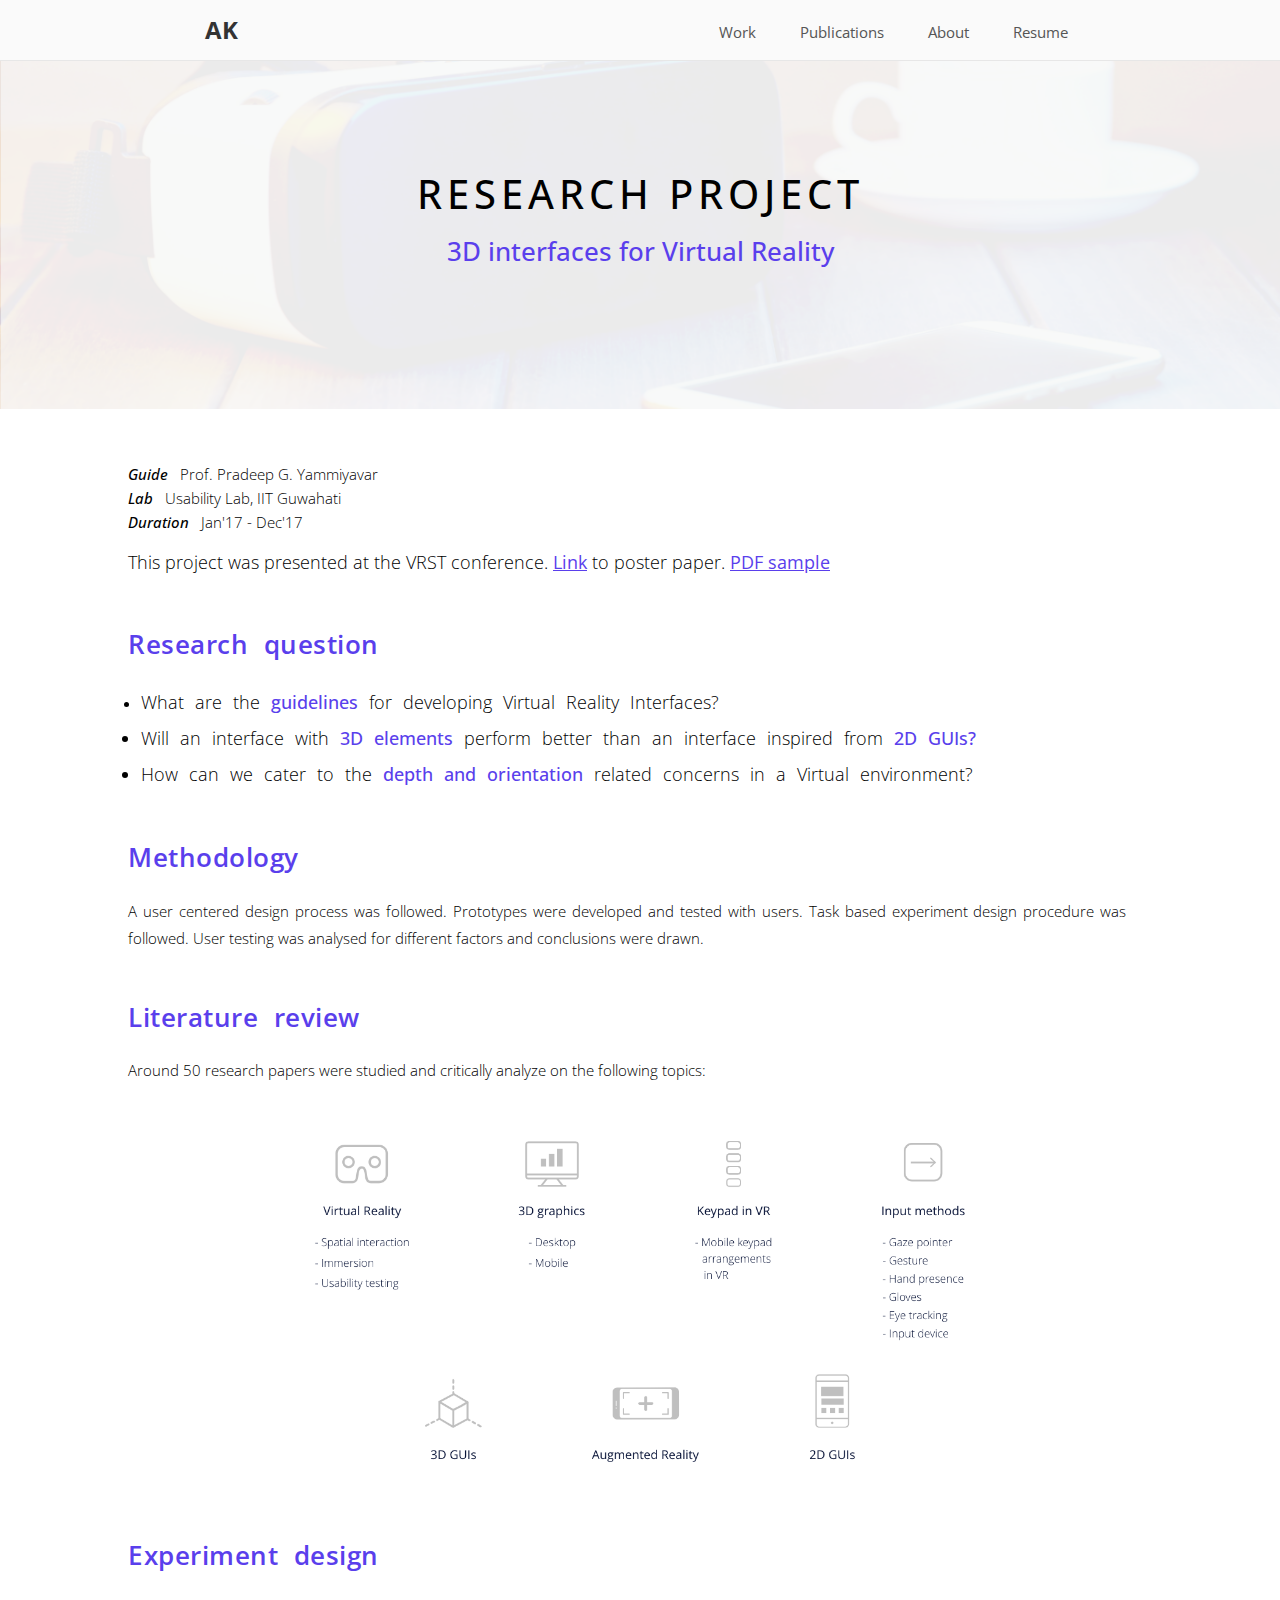
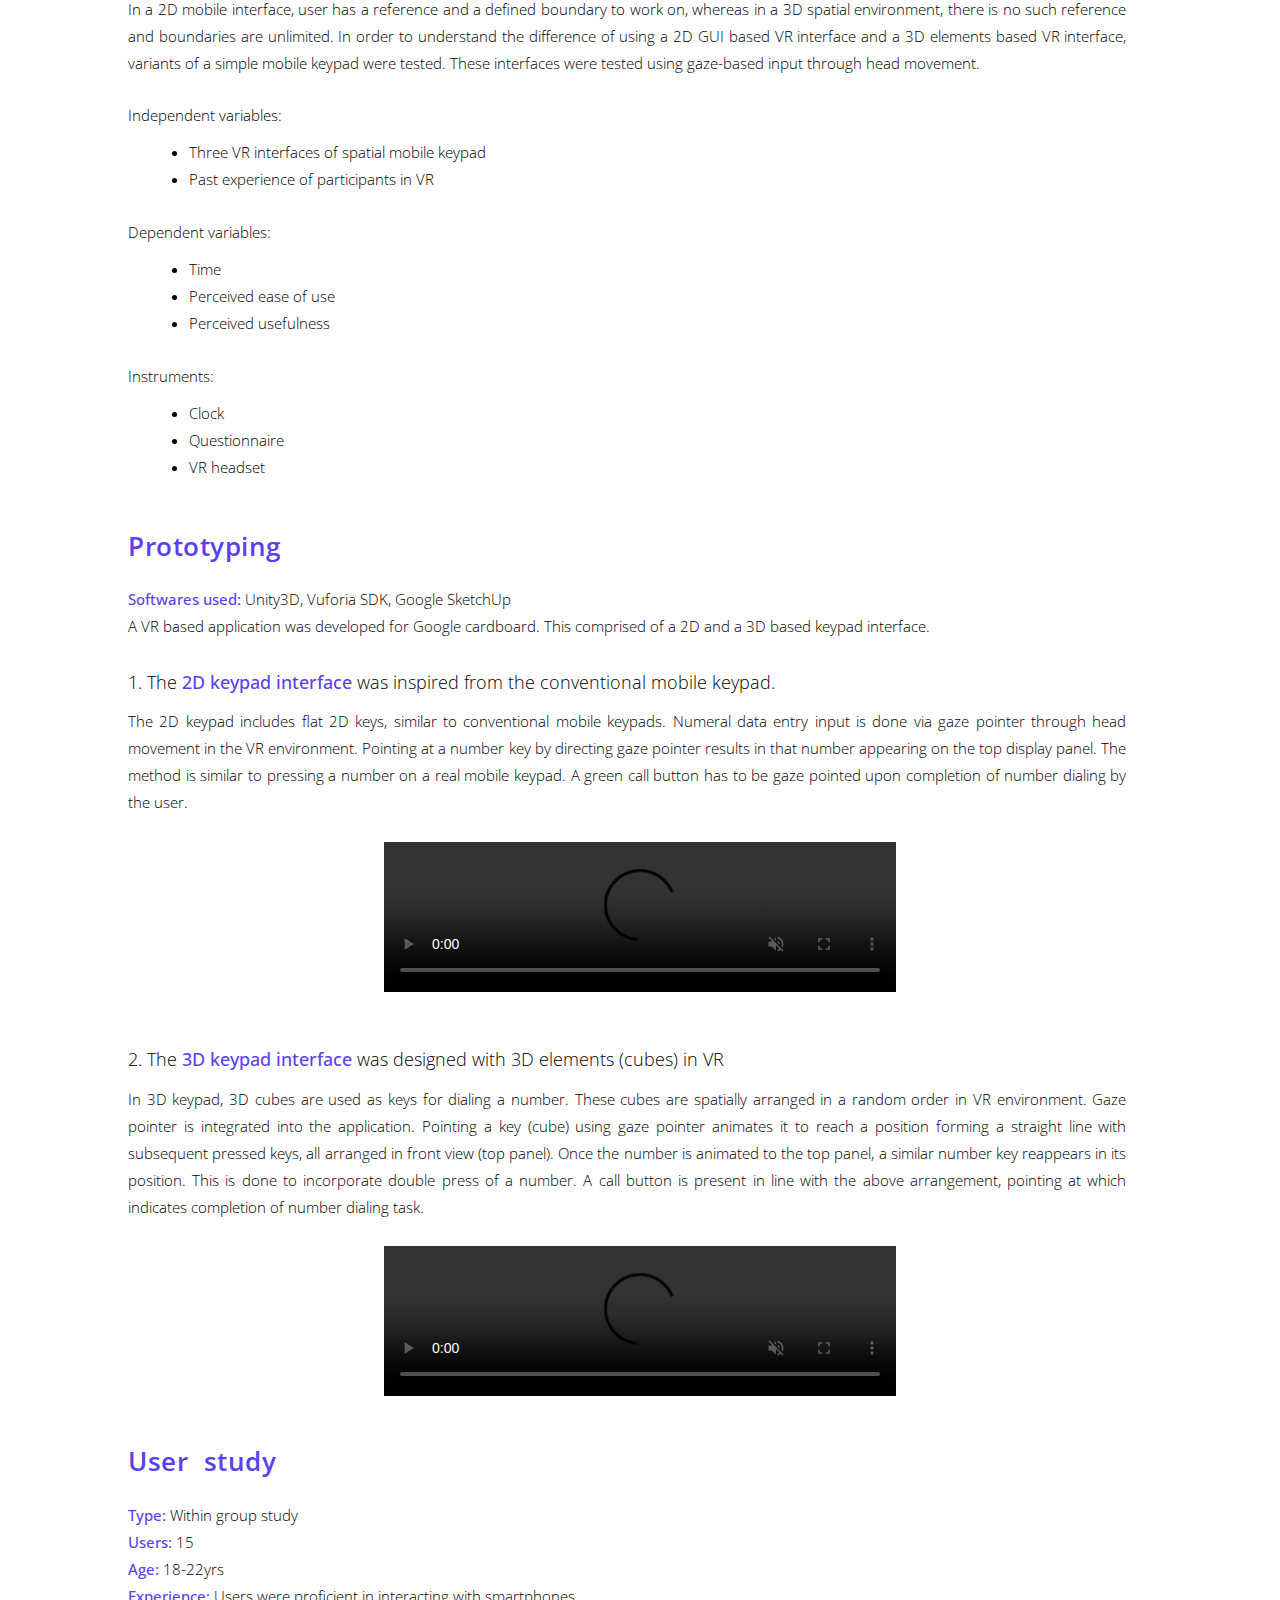
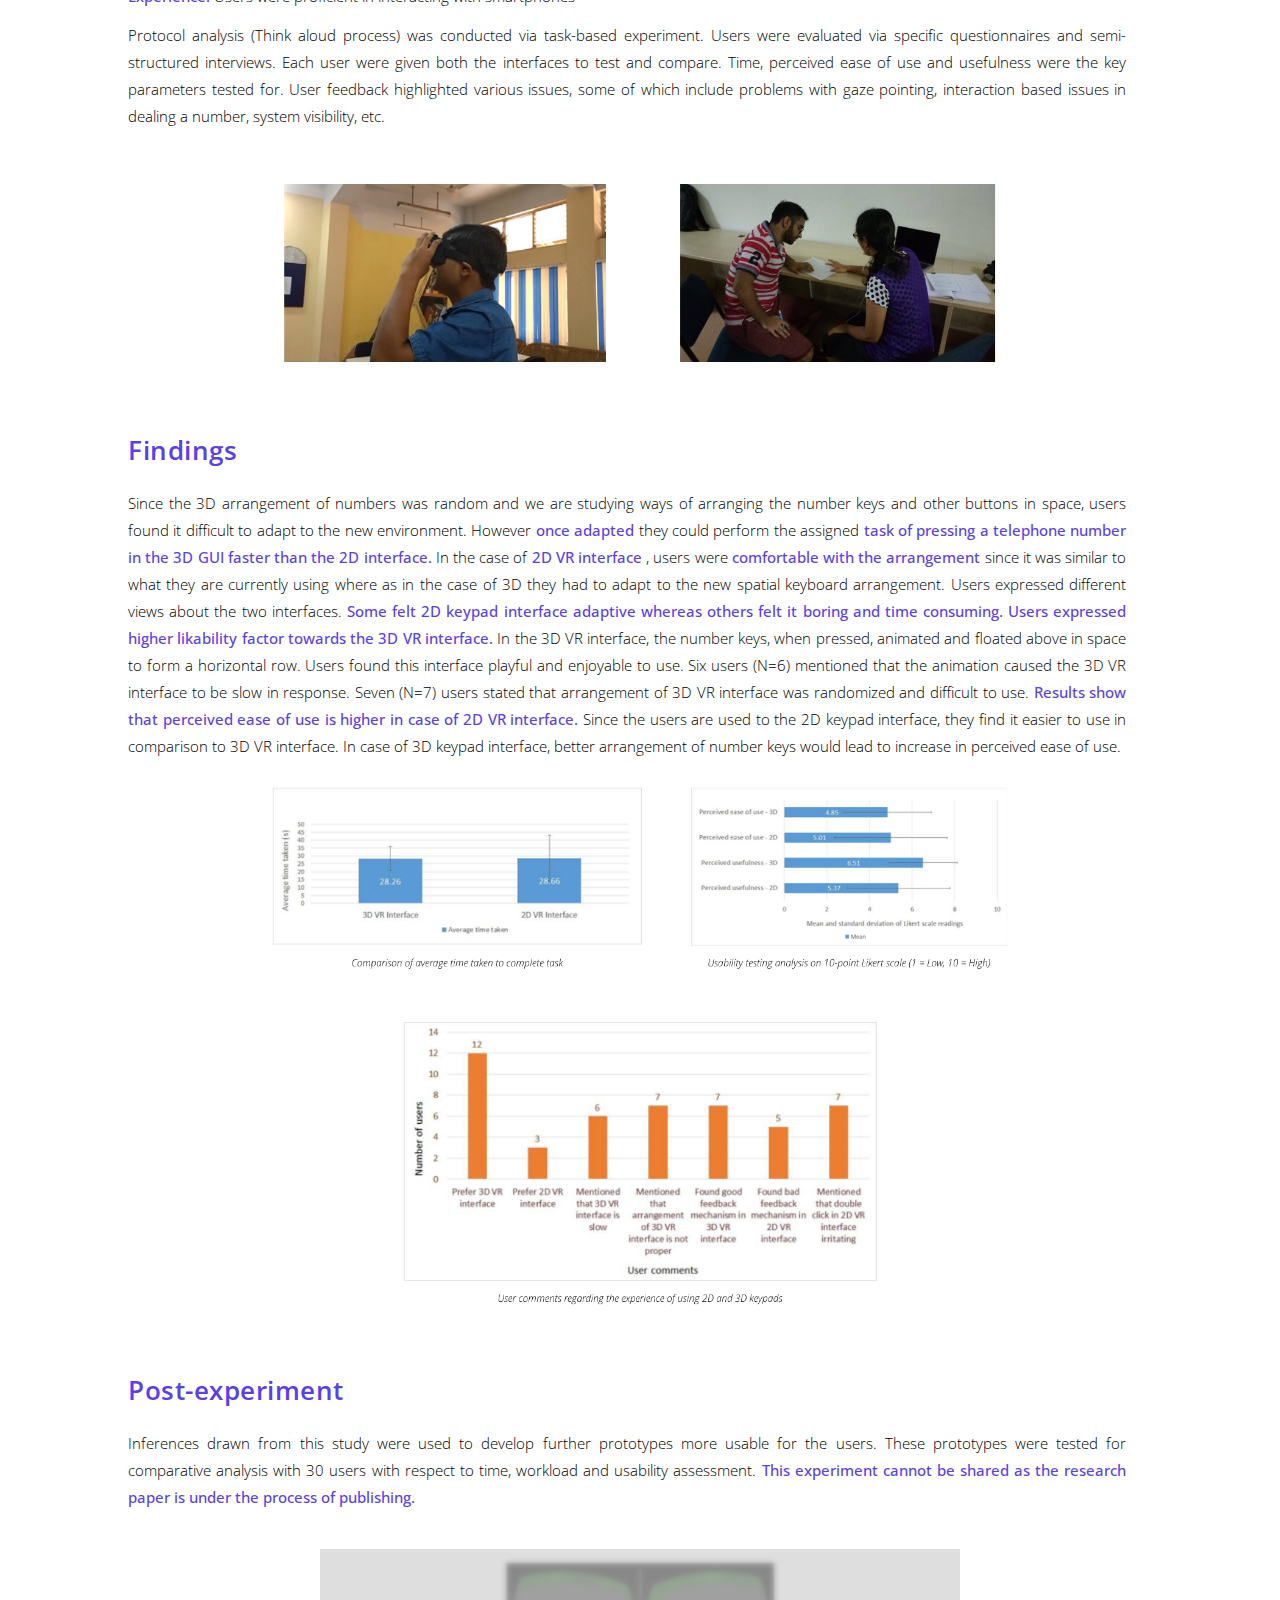
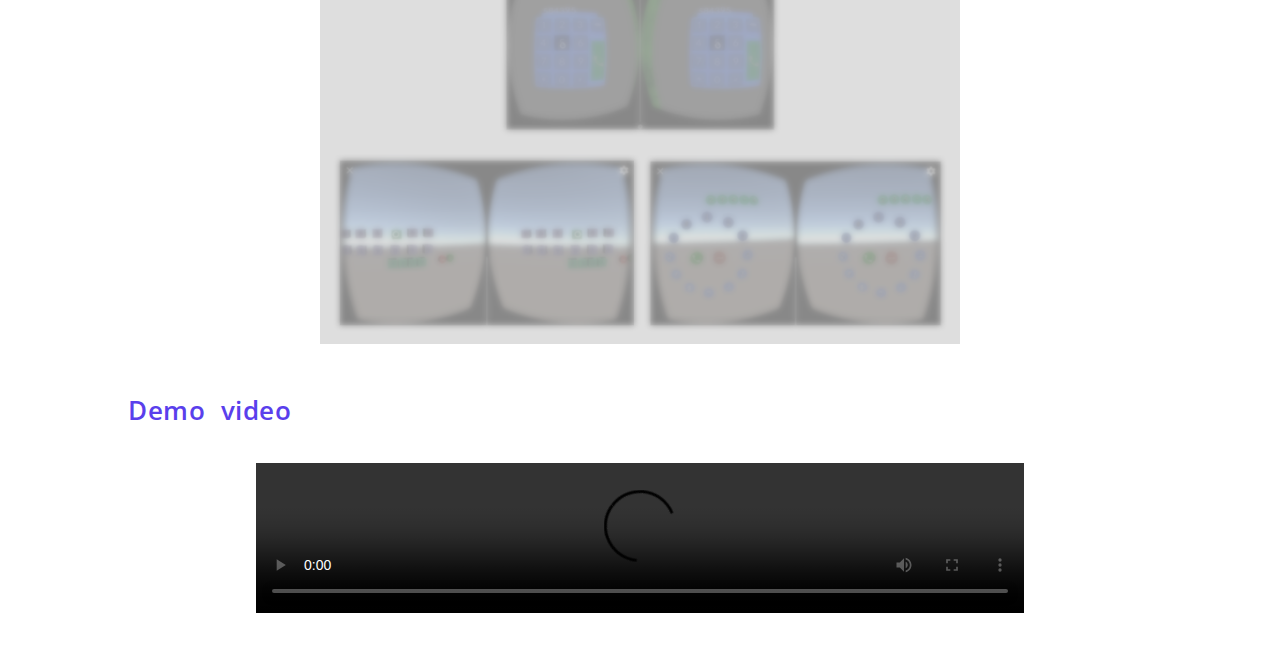
==== Project-1.html @ 17f46bc5 "sum" ====
<!DOCTYPE html>
<html lang="en">
<head>
<meta charset="utf-8">
<meta name="viewport" content="width=device-width, initial-scale=1">
<title>Akriti Kaur</title>
<meta name="description" content="">
<meta name="author" content="">

<!-- Favicons
    ================================================== -->
<link rel="shortcut icon" href="img/favicon.ico" type="image/x-icon">
<link rel="apple-touch-icon" href="img/apple-touch-icon.png">
<link rel="apple-touch-icon" sizes="72x72" href="img/apple-touch-icon-72x72.png">
<link rel="apple-touch-icon" sizes="114x114" href="img/apple-touch-icon-114x114.png">

<!-- Bootstrap -->
<link rel="stylesheet" type="text/css"  href="css/bootstrap.css">
<link rel="stylesheet" type="text/css" href="fonts/font-awesome/css/font-awesome.css">

<!-- Stylesheet
    ================================================== -->
<link rel="stylesheet" type="text/css" href="css/style.css">
<link rel="stylesheet" type="text/css" href="css/nivo-lightbox/nivo-lightbox.css">
<link rel="stylesheet" type="text/css" href="css/nivo-lightbox/default.css">
<link href="https://fonts.googleapis.com/css?family=Open+Sans:300,400,600,700" rel="stylesheet">
<link href="https://fonts.googleapis.com/css?family=Lato:400,700" rel="stylesheet">
<link href="https://fonts.googleapis.com/css?family=Raleway:300,400,500,600,700,800,900" rel="stylesheet">

<!-- HTML5 shim and Respond.js for IE8 support of HTML5 elements and media queries -->
<!-- WARNING: Respond.js doesn't work if you view the page via file:// -->
<!--[if lt IE 9]>
      <script src="https://oss.maxcdn.com/html5shiv/3.7.2/html5shiv.min.js"></script>
      <script src="https://oss.maxcdn.com/respond/1.4.2/respond.min.js"></script>
    <![endif]-->
</head>
<body id="page-top" data-spy="scroll" data-target=".navbar-fixed-top">
	<script src="https://code.jquery.com/jquery-2.1.3.js"></script>
<script src="js/bootstrap.js"></script>
<!-- Navigation
    ==========================================-->
<nav id="menu" class="navbar navbar-default navbar-fixed-top">
  <div class="container"> 
    <!-- Brand and toggle get grouped for better mobile display -->
    <div class="navbar-header">
      <button type="button" class="navbar-toggle collapsed" data-toggle="collapse" data-target="#bs-example-navbar-collapse-1"> <span class="sr-only">Toggle navigation</span> <span class="icon-bar"></span> <span class="icon-bar"></span> <span class="icon-bar"></span> </button>
      <a class="navbar-brand page-scroll" href="./index.html#page-top">AK</a> </div>
    
    <!-- Collect the nav links, forms, and other content for toggling -->
    <div class="collapse navbar-collapse" id="bs-example-navbar-collapse-1">
     <ul class="nav navbar-nav navbar-right" >
        
        
        
        <li><a href="./index.html#portfolio" class="page-scroll">Work</a></li>
        
        <li><a href="./index.html#publications" class="page-scroll">Publications</a></li>
        <li><a href="./index.html#about" class="page-scroll">About</a></li>
        <li ><a href="Resume.pdf" target="_blank">Resume</a></li>
      </ul>
    </div>
    <!-- /.navbar-collapse --> 
  </div>
</nav>
<!-- header -->
<div>
	<img src="img/Project-1/Big-img.png" class="img-responsive" style="width: 100%; height: auto;">
	
	<p style="font-family: Open sans; color: #000; text-align: center;vertical-align: middle; font-weight: 500; font-size: 40px; margin-top: -19%; letter-spacing: 5px;">RESEARCH PROJECT</p>
	<p style="font-family: Open sans; color: #5A3FEC; text-align: center;vertical-align: middle; font-weight: 500; font-size: 26px;  ">3D interfaces for Virtual Reality</p>

</div>

<!-- Short info -->
<div>
<p style="font-family: Open sans; color: #000;  font-weight: 200; font-size: 15px; margin-top: 15%; margin-left: 10%; line-height: 160%;"><i style="font-weight: 500; text-align: left;">Guide</i> &nbsp Prof. Pradeep G. Yammiyavar
	<br><i style="font-weight: 500;">Lab</i> &nbsp Usability Lab, IIT Guwahati
	<br><i style="font-weight: 500;">Duration</i> &nbsp Jan'17 - Dec'17
	 </p>

	<div class="content-style" >

	<p style="margin-top: 1%; font-size: 18px;"> This project was presented at the VRST conference. <a target="_blank" href="https://dl.acm.org/citation.cfm?id=3141221" style="color: #5A3FEC;"><u>Link</u></a> to poster paper. 

		<a target="_blank" href="img/Project-1/paper.pdf" style="color: #5A3FEC;">
			<u>	PDF sample</u></a>
	</p>

</div>

	
</div>
<!-- heading - research question -->
<div class="project-heading-1" >
<h1 >

	Research question

</h1>
</div>

<!--content-->
<div class="content-style">
	<ul style="list-style-type:disc;">

		<li><b style="font-weight: 150; font-size: 18px; word-spacing: 6px; line-height: 200%; ">What are the <b style="font-weight: 500; color: #5A3FEC;">guidelines </b>for developing Virtual Reality Interfaces? </li>

		<li>
		Will an interface with  <b style="font-weight: 500;color: #5A3FEC;">3D elements </b>perform better than an interface inspired from <b style="font-weight: 500;color: #5A3FEC;">2D GUIs?</b></li>


		<li>How can we cater to the <b style="font-weight: 500;color: #5A3FEC;">depth and orientation </b>related concerns in a Virtual environment?</li></b></p>
</ul>
    

</div>

<!-- heading - methodology-->
<div class="project-heading-1">
<h1 >

	Methodology

</h1>
<div class="content-style">

<p>
	A user centered design process was followed. Prototypes were developed and tested with users. Task based experiment design procedure was followed. User testing was analysed for different factors and conclusions were drawn.

</p>
</div>

<!-- heading - literature review-->
<div class="project-heading-1">
<h1 >

	Literature review

</h1>
<div class="content-style">

<p>
	Around 50 research papers were studied and critically analyze
 on the following topics:</p>
<img src="img/Project-1/Lit-review.png" class="img-responsive" style="width: 65%; height: auto;  margin-top: 2%; margin-left: auto;margin-right: auto;display: block;">

</div>
<!-- heading - Experiment design-->
<div class="project-heading">
<h1 >

	Experiment design

</h1>

</div>

<!--content-->
<div class="content-style">


<p>In a 2D mobile interface, user has a reference and a defined boundary to work on, whereas in a 3D spatial environment, there is no such reference and boundaries are unlimited. In order to understand the difference of using a 2D GUI based VR interface and a 3D elements based VR interface, variants of a simple mobile keypad were tested. These interfaces were tested using gaze-based input through head movement.</p>

		<ul style="margin-left: 10%;">
			<li>Independent variables: 
					<ul style="list-style-type:disc; margin-left: 6%; margin-top: 1%;" >
						<li>
							Three VR interfaces of spatial mobile keypad
						</li>
						<li>
							Past experience of participants in VR
						</li>

					</ul>

				</li>
		</ul>


		<ul style="margin-left: 10%;">
			<li>Dependent variables: 
					<ul style="list-style-type:disc; margin-left: 6%; margin-top: 1%;" >
						<li>
							Time

						</li>
						<li>
							Perceived ease of use

						</li>

						<li>
							Perceived usefulness

						</li>

					</ul>

				</li>
		</ul>



		<ul style="margin-left: 10%;">
			<li>Instruments: 
					<ul style="list-style-type:disc; margin-left: 6%; margin-top: 1%;" >
						<li>
							Clock

						</li>
						<li>
							Questionnaire
						</li>

						<li>
							VR headset

						</li>

					</ul>

				</li>
		</ul>




</div>

<!-- heading - prototypes-->
<div class="project-heading">
<h1 >

Prototyping
</h1>

</div>

<div class="content-style">

	<p ><b style="font-weight: 500; color: #5A3FEC;">Softwares used: </b>Unity3D, Vuforia SDK, Google SketchUp<br>

	A VR based application was developed for Google cardboard. This comprised of a 2D and a 3D based keypad interface. <br>

	<p style="font-size: 18px;">1. The <b style="font-weight: 500; color: #5A3FEC;">2D keypad interface </b>was inspired from the conventional mobile keypad.</p>

	<p style="margin-top: 0%;">
		The 2D keypad includes flat 2D keys, similar to conventional mobile keypads. Numeral data entry input is done via gaze pointer through head movement in the VR environment. Pointing at a number key by directing gaze pointer results in that number appearing on the top display panel. The method is similar to pressing a number on a real mobile keypad. A green call button has to be gaze pointed upon completion of number dialing by the user.


	</p>



	<video style="width: 40%; height: auto; margin-left: auto;margin-right: auto;display: block; margin-top: 2%;"  controls autoplay  loop muted>
  		<source src="img/Project-1/2D-keypad-vid.mp4" type="video/mp4" >
  
	</video>





	<p style="font-size: 18px; margin-top: 4%;">2. The <b style="font-weight: 500; color: #5A3FEC;">3D keypad interface </b>was designed with 3D elements (cubes) in VR</p>

	<p style="margin-top: 0%;">
		In 3D keypad, 3D cubes are used as keys for dialing a number. These cubes are spatially arranged in a random order in VR environment. Gaze pointer is integrated into the application. Pointing a key (cube) using gaze pointer animates it to reach a position forming a straight line with subsequent pressed keys, all arranged in front view (top panel). Once the number is animated to the top panel, a similar number key reappears in its position. This is done to incorporate double press of a number. A call button is present in line with the above arrangement, pointing at which indicates completion of number dialing task.



	</p>



	<video style="width: 40%; height: auto; margin-left: auto;margin-right: auto;display: block; margin-top: 2%;"  controls autoplay  loop muted>
  		<source src="img/Project-1/3D-keypad-vid.mp4" type="video/mp4" >
  
	</video>

	

</div>


<!-- heading - user study-->
<div class="project-heading">
<h1 >

User study</h1>
</div>

<div class="content-style">
<p>
	<b style="font-weight: 500; color: #5A3FEC;">Type:</b> Within group study <br>
<b style="font-weight: 500; color: #5A3FEC;">Users: </b>15 <br>
<b style="font-weight: 500; color: #5A3FEC;">Age: </b>18-22yrs<br>
<b style="font-weight: 500; color: #5A3FEC;">Experience: </b>Users were proficient in interacting with smartphones<br>
</p>
<p style="margin-top: 1%;">

Protocol analysis (Think aloud process) was conducted via task-based experiment. Users were evaluated via specific questionnaires and semi-structured interviews. Each user were given both the interfaces to test and compare. Time, perceived ease of use and usefulness were the key parameters tested for. User feedback highlighted various issues, some of which include problems with gaze pointing, interaction based issues in dealing a number, system visibility, etc.

</p>

<img src="img/Project-1/user-study.png" class="img-responsive" style="width: 65%; height: auto;  margin-top: 2%; margin-left: auto;margin-right: auto;display: block;">


</p>

</div>


<!-- heading - findings-->
<div class="project-heading">
<h1 >

Findings</h1>
</div>

<div class="content-style">
	<p>
		

		Since the 3D arrangement of numbers was random and we are studying ways of arranging the number keys and other buttons in space, users found it difficult to adapt to the new environment. However <b style="font-weight: 500; color: #5A3FEC;">once adapted </b> they could perform the assigned <b style="font-weight: 500; color: #5A3FEC;">task of pressing a telephone number in the 3D GUI faster than the 2D interface.</b> In the case of <b style="font-weight: 500; color: #5A3FEC;">2D VR interface </b>, users were <b style="font-weight: 500; color: #5A3FEC;">comfortable with the arrangement </b>since it was similar to what they are currently using where as in the case of 3D they had to adapt to the new spatial keyboard arrangement. Users expressed different views about the two interfaces. <b style="font-weight: 500; color: #5A3FEC;">Some felt 2D keypad interface adaptive whereas others felt it boring and time consuming. Users expressed higher likability factor towards the 3D VR interface. </b>In the 3D VR interface, the number keys, when pressed, animated and floated above in space to form a horizontal row. Users found this interface playful and enjoyable to use. Six users (N=6) mentioned that the animation caused the 3D VR interface to be slow in response. Seven (N=7) users stated that arrangement of 3D VR interface was randomized and difficult to use. <b style="font-weight: 500; color: #5A3FEC;">Results show that perceived ease of use is higher in case of 2D VR interface.</b> Since the users are used to the 2D keypad interface, they find it easier to use in comparison to 3D VR interface. In case of 3D keypad interface, better arrangement of number keys would lead to increase in perceived ease of use.

	</p>


	<img src="img/Project-1/findings.png" style="width: 65%; height: auto;margin-left: auto;margin-right: auto;display: block;" class="img-responsive">



</div>

<!-- heading - post-study-->
<div class="project-heading">
<h1 >

Post-experiment</h1>
</div>

<div class="content-style">
	<p style="margin-bottom: 3%;">
		

		Inferences drawn from this study were used to develop further prototypes more usable for the users. These prototypes were tested for comparative analysis with 30 users with respect to time, workload and usability assessment. <b style="font-weight: 500; color: #5A3FEC;">This experiment cannot be shared as the research paper is under the process of publishing.</b>


	</p>


	<img src="img/Project-1/post-study.png" style="width: 50%; height: auto;margin-left: auto;margin-right: auto;display: block;" class="img-responsive">



</div>


<!-- heading - post-study-->
<div class="project-heading" >
<h1 style="margin-bottom: 3%;">

Demo video</h1>
</div>
<video style="width: 60%; height: auto; margin-left: auto;margin-right: auto;display: block; margin-top: 2%;"  controls  loop >
  		<source src="img/Project-1/demo.mp4" type="video/mp4" >
  
	</video>

<br>
<br>



</body>
</html>
---- css/style.css ----
body, html {
	font-family: 'Open Sans', sans-serif;
	text-rendering: optimizeLegibility !important;
	-webkit-font-smoothing: antialiased !important;
	color: #777;
	font-weight: 400;
	width: 100% !important;
	height: 100% !important;
}
html {
  scroll-behavior: smooth;
}

h2, h3, h4 {
	font-family: 'Open sans', sans-serif;
}
h2 {
	
	margin: 0 0 20px 0;
	font-weight: 400;
	font-size: 30px;
	color: #000;
}
h3 {
	font-size: 20px;
	font-weight: 600;
	color: #333;
}
h4 {
	font-size: 18px;
	color: #333;
	font-weight: 600;
}
h5 {
	text-transform: uppercase;
	font-weight: 700;
	line-height: 20px;
}
p {
	font-size: 15px;
}
/*
p.intro {
	margin: 12px 0 0;
	line-height: 24px;
}*/
a {
	color: #608dfd;
	font-weight: 400;
}
a:hover, a:focus {
	text-decoration: none;
	color: #608dfd;
}
ul, ol {
	list-style: none;
}
ul, ol {
	padding: 0;
	webkit-padding: 0;
	moz-padding: 0;
}
hr {
	height: 2px;
	width: 70px;
	text-align: center;
	position: relative;
	background: #1E7A46;
	margin-bottom: 20px;
	border: 0;
}
/* Navigation */
#menu {
	padding: 5px  ;
	transition: all 0.8s;
}
#menu.navbar-default {
	background-color: #FAFAFA;
	
}
#menu a.navbar-brand {
	font-family: 'Open sans', sans-serif;
	font-size: 24px;
	font-weight: 700;
	color: #333;
	text-transform: uppercase;
}
#menu.navbar-default .navbar-nav > li > a {
	font-family: 'Open sans', sans-serif;
	
	color: #555;
	font-size: 15px;
	font-weight: 400;
	padding: 8px 2px 8px 2px;
	border-radius: 0;
	margin: 9px 20px 0 20px;
}
#menu.navbar-default .navbar-nav > li > a:after {
	display: block;
	position: absolute;
	left: 0;
	bottom: -1px;
	width: 0;
	height: 2px;
	border-radius: 4px;
	background: #E01937;
	content: "";
	transition: width 0.2s;
}
#menu.navbar-default .navbar-nav > li > a:hover:after {
	width: 100%;
}
.navbar-default .navbar-nav > .active > a, .navbar-default .navbar-nav > .active > a:hover, .navbar-default .navbar-nav > .active > a:focus {
	background-color: transparent;
}
.navbar-default .navbar-nav > .active > a:after, .navbar-default .navbar-nav > .active > a:hover:after, .navbar-default .navbar-nav > .active > a:focus:after {
	display: block !important;
	position: absolute !important;
	left: 0 !important;
	bottom: -1px !important;
	width: 100% !important;
	height: 2px !important;
	background: #E01937 !important;
	content: "" !important;
	transition: width 0.2s !important;
}
.navbar-toggle {
	border-radius: 0;
}
.navbar-default .navbar-toggle:hover, .navbar-default .navbar-toggle:focus {
	background-color: #fff;
	border-color: #608dfd;
}
.navbar-default .navbar-toggle:hover>.icon-bar {
	background-color: #608dfd;
}
.section-title {
	margin-bottom: 70px;
}
.section-title h2 {
	position: relative;
	margin-top: 10px;
	margin-bottom: 15px;
	padding-bottom: 15px;
}
.section-title h2::after {
	position: absolute;
	content: "";
	background: #E01937;
	height: 2px;
	width: 60px;
	bottom: 0;
	border-radius: 6px;
	margin-left: -30px;
	left: 50%;
}
.section-title p {
	font-size: 18px;
}
.btn-custom {
	font-family: 'Raleway', sans-serif;
	text-transform: uppercase;
	color: #fff;
	background-color: #5ca9fb;
	background-image: linear-gradient(to right, #5ca9fb 0%, #6372ff 100%);
	padding: 14px 34px;
	letter-spacing: 1px;
	margin: 0;
	font-size: 15px;
	font-weight: 500;
	border-radius: 25px;
	transition: all 0.5s linear;
	border: 0;
}
.btn-custom:hover, .btn-custom:focus, .btn-custom.focus, .btn-custom:active, .btn-custom.active {
	color: #fff;
	background-image: none;
	background-color: #6372ff;
}
.btn:active, .btn.active {
	background-image: none;
	outline: 0;
	-webkit-box-shadow: none;
	box-shadow: none;
}
a:focus, .btn:focus, .btn:active:focus, .btn.active:focus, .btn.focus, .btn:active.focus, .btn.active.focus {
	outline: none;
	outline-offset: none;
}
/* Header Section */
/*
.intro {
	display: table;
	width: 100%;
	
	background-color: #fff;
	-webkit-background-size: cover;
	-moz-background-size: cover;
	background-size: cover;
	-o-background-size: cover;
}
.intro .overlay {
	background-color: #fff;
}
.intro h1 {
	font-family: 'Raleway', sans-serif;
	color: #fff;
	font-size: 82px;
	font-weight: 700;
	text-transform: uppercase;
	margin-top: 0;
	margin-bottom: 10px;
}
.intro h1 span {
	font-weight: 800;
	color: #5ca9fb;
}


.intro p {
	color: #000;
	font-size: 22px;
	
	line-height: 30px;
	
	
}*/

header .intro-text {
	padding-top: 150px;
	padding-bottom: 20px;
	
	
	
}
/* Features Section */
#features {
	padding: 100px 0;
	background: #f6f6f6;
}
#features i.fa {
	font-size: 38px;
	margin-bottom: 20px;
	transition: all 0.5s;
	color: #fff;
	width: 100px;
	height: 100px;
	padding: 30px 0;
	border-radius: 50%;
	background: linear-gradient(to right, #6372ff 0%, #5ca9fb 100%);
	box-shadow: 10px 10px 10px rgba(0,0,0,.05);
}
/*
/* About Section 
#about {
	padding: 100px 0;
}
#about h3 {
	font-size: 22px;
	margin: 0 0 20px 0;
}
#about h2 {
	position: relative;
	margin-bottom: 15px;
	padding-bottom: 15px;
}
#about h2::after {
	position: absolute;
	content: "";
	background: linear-gradient(to right, #5ca9fb 0%, #6372ff 100%);
	height: 4px;
	width: 60px;
	bottom: 0;
	left: 0;
}
#about .about-text li {
	margin-bottom: 6px;
	margin-left: 6px;
	list-style: none;
	padding: 0;
}
#about .about-text li:before {
	content: '\f00c';
	font-family: 'FontAwesome';
	color: #5ca9fb;
	font-size: 11px;
	font-weight: 300;
	padding-right: 8px;
}
#about img {
	width: 520px;
	margin-top: 10px;
	background: #fff;
	border-right: 0;
	box-shadow: 0 0 50px rgba(0,0,0,0.06);
}
#about p {
	line-height: 24px;
	margin: 30px 0;
} */
/* Services Section */
#services {
	padding: 100px 0;
	background: linear-gradient(to right, #6372ff 0%, #5ca9fb 100%);
	color: #fff;
}
#services .service-desc {
	margin: 10px 10px 20px;
}
#services h2 {
	color: #fff;
}
#services .section-title h2::after {
	position: absolute;
	content: "";
	background: rgba(255,255,255,.3);
	height: 4px;
	width: 60px;
	bottom: 0;
	margin-left: -30px;
	left: 50%;
}
#services i.fa {
	font-size: 42px;
	width: 120px;
	height: 120px;
	padding: 40px 0;
	background: linear-gradient(to right, #6372ff 0%, #5ca9fb 100%);
	border-radius: 50%;
	color: #fff;
	box-shadow: 10px 10px 10px rgba(0,0,0,.05);
}
#services h3 {
	font-weight: 500;
	padding: 5px 0;
	color: #fff;
}
#services p {
	color: rgba(255,255,255,.75);
}
#services .service-desc {
	margin-bottom: 40px;
}
/* portfolio Section */
#portfolio {
	padding: 100px 0px;
}
.portfolio-item {
	margin: 1px -15px 2px -14px;
	padding-top:  8px;
}
.portfolio-item .hover-bg {
	overflow: hidden;
	position: relative;
	margin: 0;

}
.hover-bg .hover-text {
	position: absolute;
	text-align: center;
	margin: 0 auto;
	color: #E01937;
	background: #F4F4F4;
	padding: 37% 0 0 0;
	height: 100%;
	width: 100%;
	opacity: 0;
	text-align: center;
	vertical-align: middle;
	transition: all 0.5s;
}
.hover-bg .hover-text>h4 {
	opacity: 0;
	color: #FF0026;
	-webkit-transform: translateY(100%);
	transform: translateY(100%);
	transition: all 0.3s;
	font-size: 18px;
	font-family: Open sans;
	letter-spacing: 0.4px;
	font-weight: 350;
	text-align: center;
	vertical-align: middle;
	
	
}
.hover-bg:hover .hover-text>h4 {
	opacity: 1;
	-webkit-backface-visibility: hidden;
	-webkit-transform: translateY(0);
	transform: translateY(0);
	
	
}
.hover-bg:hover .hover-text {
	opacity: 0.95;
	
	

}


#publications {
	padding: 100px 0px 0px 0px;
}


#about {
	padding: 70px 0px 0px 0px;
}
/* Testimonials Section */
#testimonials {
	padding: 100px 0;
	background: #f6f6f6;
}
#testimonials i {
	color: #e6e6e6;
	font-size: 32px;
	margin-bottom: 20px;
}
.testimonial {
	position: relative;
	padding: 20px;
}
.testimonial-image {
	float: left;
	margin-right: 15px;
}
.testimonial-image, .testimonial-image img {
	display: block;
	width: 64px;
	height: 64px;
	border-radius: 50%;
}
.testimonial-content {
	position: relative;
	overflow: hidden;
}
.testimonial-content p {
	margin-bottom: 0;
	font-size: 14px;
	font-style: italic;
}
.testimonial-meta {
	margin-top: 10px;
	font-size: 15px;
	font-weight: 600;
	color: #666;
}
/* Team Section */
#team {
	padding: 100px 0;
}
#team h4 {
	margin: 5px 0;
}
#team .team-img {
	width: 240px;
}
#team .thumbnail {
	background: transparent;
	border: 0;
}
#team .thumbnail .caption {
	padding: 10px 0 0 0;
	color: #888;
}
/* Contact Section */
#contact {
	padding: 100px 0 60px 0;
	background: linear-gradient(to right, #6372ff 0%, #5ca9fb 100%);
	color: rgba(255,255,255,.75);
}
#contact .section-title {
	margin-bottom: 40px;
}
#contact .section-title p {
	font-size: 16px;
}
#contact h2 {
	color: #fff;
	margin-top: 10px;
	margin-bottom: 15px;
	padding-bottom: 15px;
}
#contact .section-title h2::after {
	position: absolute;
	content: "";
	background: rgba(255,255,255,.3);
	height: 4px;
	width: 60px;
	bottom: 0;
	left: 30px;
}
#contact h3 {
	color: #fff;
	margin-top: 80px;
	margin-bottom: 25px;
	padding-bottom: 20px;
	font-weight: 400;
}
#contact form {
	padding-top: 20px;
}
#contact .text-danger {
	color: #cc0033;
	text-align: left;
}
#contact .btn-custom {
	margin: 30px 0;
	background: transparent;
	border: 2px solid #fff;
}
#contact .btn-custom:hover {
	color: #1f386e;
	background: #fff;
}
label {
	font-size: 12px;
	font-weight: 400;
	font-family: 'Open Sans', sans-serif;
	float: left;
}
#contact .form-control {
	display: block;
	width: 100%;
	padding: 6px 12px;
	font-size: 16px;
	line-height: 1.42857143;
	color: #444;
	background-color: #fff;
	background-image: none;
	border: 1px solid #ddd;
	border-radius: 0;
	-webkit-box-shadow: none;
	box-shadow: none;
	-webkit-transition: none;
	-o-transition: none;
	transition: none;
}
#contact .form-control:focus {
	border-color: #999;
	outline: 0;
	-webkit-box-shadow: transparent;
	box-shadow: transparent;
}
.form-control::-webkit-input-placeholder {
color: #777;
}
.form-control:-moz-placeholder {
color: #777;
}
.form-control::-moz-placeholder {
color: #777;
}
.form-control:-ms-input-placeholder {
color: #777;
}
#contact .contact-item {
	margin: 20px 0;
}
#contact .contact-item span {
	color: rgba(255,255,255,1);
	margin-bottom: 10px;
	display: block;
}
#contact .contact-item i.fa {
	margin-right: 10px;
}
#contact .social {
	border-top: 1px solid rgba(255,255,255,0.15);
	padding-top: 50px;
	margin-top: 50px;
	text-align: center;
}
#contact .social ul li {
	display: inline-block;
	margin: 0 20px;
}
#contact .social i.fa {
	font-size: 22px;
	width: 48px;
	height: 48px;
	padding: 12px 0;
	border: 2px solid #fff;
	color: #fff;
	border-radius: 50%;
	transition: all 0.3s;
}
#contact .social i.fa:hover {
	color: #608dfd;
	background: #fff;
}
/* Footer Section*/
#footer {
	background: #f6f6f6;
	padding: 30px 0;
}
#footer p {
	color: #888;
	font-size: 14px;
}
#footer a {
	color: #608dfd;
}
#footer a:hover {
	border-bottom: 2px solid #608dfd;
}

@media (max-width: 768px) {
#about img {
	margin: 50px 0;
}
}



.project-heading h1{
font-size: 26px;
	color: #EC3F75;
	text-align: left;
	vertical-align: middle;
	margin-top: 4%;
	letter-spacing: 0.5px;
	font-weight: 600;
	word-spacing: 8px;
	margin-left: 10%;

}

.content-style p{

	font-family: Open sans;
	 color: #000; 
	 font-weight: 10;
	 font-size: 15px;
	 margin-top: 2%;
	 margin-left: 10%;
	 margin-right: 12%;
	 line-height: 180%;
	 text-align: justify;
}

.content-style ul{

	font-family: Open sans;
	 color: #000; 
	 font-weight: 10;
	 font-size: 15px;
	 margin-top: 2%;
	 margin-left: 11%;
	 margin-right: 10%;
	 line-height: 180%;
}


.project-heading-1 h1{
font-size: 26px;
	color: #5A3FEC;
	text-align: left;
	vertical-align: middle;
	margin-top: 4%;
	letter-spacing: 0.5px;
	font-weight: 600;
	word-spacing: 8px;
	margin-left: 10%;

}
.project-heading-3 h1{
font-size: 26px;
	color: #0B61C6;
	text-align: left;
	vertical-align: middle;
	margin-top: 4%;
	letter-spacing: 0.5px;
	font-weight: 600;
	word-spacing: 8px;
	margin-left: 10%;

}
.project-heading-4 h1{
font-size: 26px;
	color: #19C1C1;
	text-align: left;
	vertical-align: middle;
	margin-top: 4%;
	letter-spacing: 0.5px;
	font-weight: 600;
	word-spacing: 8px;
	margin-left: 10%;

}
.project-heading-5 h1{
font-size: 26px;
	color: #4C5B93;
	text-align: left;
	vertical-align: middle;
	margin-top: 4%;
	letter-spacing: 0.5px;
	font-weight: 600;
	word-spacing: 8px;
	margin-left: 10%;

}

.project-heading-l h1{
font-size: 26px;
	color: #5900A5;
	text-align: left;
	vertical-align: middle;
	margin-top: 4%;
	letter-spacing: 0.5px;
	font-weight: 600;
	word-spacing: 8px;
	margin-left: 10%;

}
.project-heading-6 h1{
font-size: 26px;
	color: #FFA700;
	text-align: left;
	vertical-align: middle;
	margin-top: 4%;
	letter-spacing: 0.5px;
	font-weight: 600;
	word-spacing: 8px;
	margin-left: 10%;

}

.iframe-container {
    position: relative;
    overflow: hidden;
    padding-top: 56.25%;
   	padding-left: 10%;
  	padding-right: 10%;
}
.iframe-container iframe {
  position: absolute;
    top: 0;
    left: 0;
    width: 100%;
    height: 100%;
    border: 0;
}
---- css/nivo-lightbox/default.css ----
/*
 * Nivo Lightbox Default Theme v1.0
 * http://dev7studios.com/nivo-lightbox
 *
 * Copyright 2013, Dev7studios
 * Free to use and abuse under the MIT license.
 * http://www.opensource.org/licenses/mit-license.php
 */
 
 .nivo-lightbox-theme-default * {
    -webkit-box-sizing: initial !important;
    -moz-box-sizing: initial !important;
    box-sizing: initial !important;
 }
.nivo-lightbox-theme-default.nivo-lightbox-overlay { 
	background: #666;
	background: rgba(0,0,0,0.6); 
}
.nivo-lightbox-theme-default .nivo-lightbox-content.nivo-lightbox-loading { background: url(loading.gif) no-repeat 50% 50%; }

.nivo-lightbox-theme-default .nivo-lightbox-nav {
	top: 10%;
	width: 8%;
	height: 80%;
	text-indent: -9999px;
	background-repeat: no-repeat;
	background-position: 50% 50%;
	opacity: 0.5;
}
.nivo-lightbox-theme-default .nivo-lightbox-nav:hover { 
	opacity: 1; 
	background-color: transparent;
}
.nivo-lightbox-theme-default .nivo-lightbox-prev { 
	background-image: url(prev.png); 
	border-radius: 0 3px 3px 0;
}
.nivo-lightbox-theme-default .nivo-lightbox-next { 
	background-image: url(next.png); 
	border-radius: 3px 0 0 3px;
}

.nivo-lightbox-theme-default .nivo-lightbox-close {
	display: block;
	background: url(close.png) no-repeat 5px 5px;
	width: 16px;
	height: 16px;
	text-indent: -9999px;
	padding: 5px;
	opacity: 0.5;
}
.nivo-lightbox-theme-default .nivo-lightbox-close:hover { opacity: 1; }

.nivo-lightbox-theme-default .nivo-lightbox-title-wrap { bottom: -7%; }
.nivo-lightbox-theme-default .nivo-lightbox-title {
	font: 14px/20px 'Helvetica Neue', Helvetica, Arial, sans-serif;
	font-style: normal;
	font-weight: normal;
	background: #000;
	color: #fff;
	padding: 7px 15px;
	border-radius: 30px;
}

.nivo-lightbox-theme-default .nivo-lightbox-image img {
	background: #fff;
	-webkit-box-shadow: 0px 1px 1px rgba(0,0,0,0.4);
	   -moz-box-shadow: 0px 1px 1px rgba(0,0,0,0.4);
	        box-shadow: 0px 1px 1px rgba(0,0,0,0.4);
}
.nivo-lightbox-theme-default .nivo-lightbox-ajax,
.nivo-lightbox-theme-default .nivo-lightbox-inline {
	background: #fff;
	padding: 40px;
	-webkit-box-shadow: 0px 1px 1px rgba(0,0,0,0.4);
	   -moz-box-shadow: 0px 1px 1px rgba(0,0,0,0.4);
	        box-shadow: 0px 1px 1px rgba(0,0,0,0.4);
}

@media (-webkit-min-device-pixel-ratio: 1.3),
       (-o-min-device-pixel-ratio: 2.6/2),
       (min--moz-device-pixel-ratio: 1.3),
       (min-device-pixel-ratio: 1.3),
       (min-resolution: 1.3dppx) {

	.nivo-lightbox-theme-default .nivo-lightbox-content.nivo-lightbox-loading { 
		background-image: url(loading@2x.gif); 
		background-size: 32px 32px;
	}
	.nivo-lightbox-theme-default .nivo-lightbox-prev { 
		background-image: url(prev@2x.png); 
		background-size: 48px 48px;
	}
	.nivo-lightbox-theme-default .nivo-lightbox-next { 
		background-image: url(next@2x.png); 
		background-size: 48px 48px;
	}
	.nivo-lightbox-theme-default .nivo-lightbox-close { 
		background-image: url(close@2x.png); 
		background-size: 16px 16px;
	}
	
}
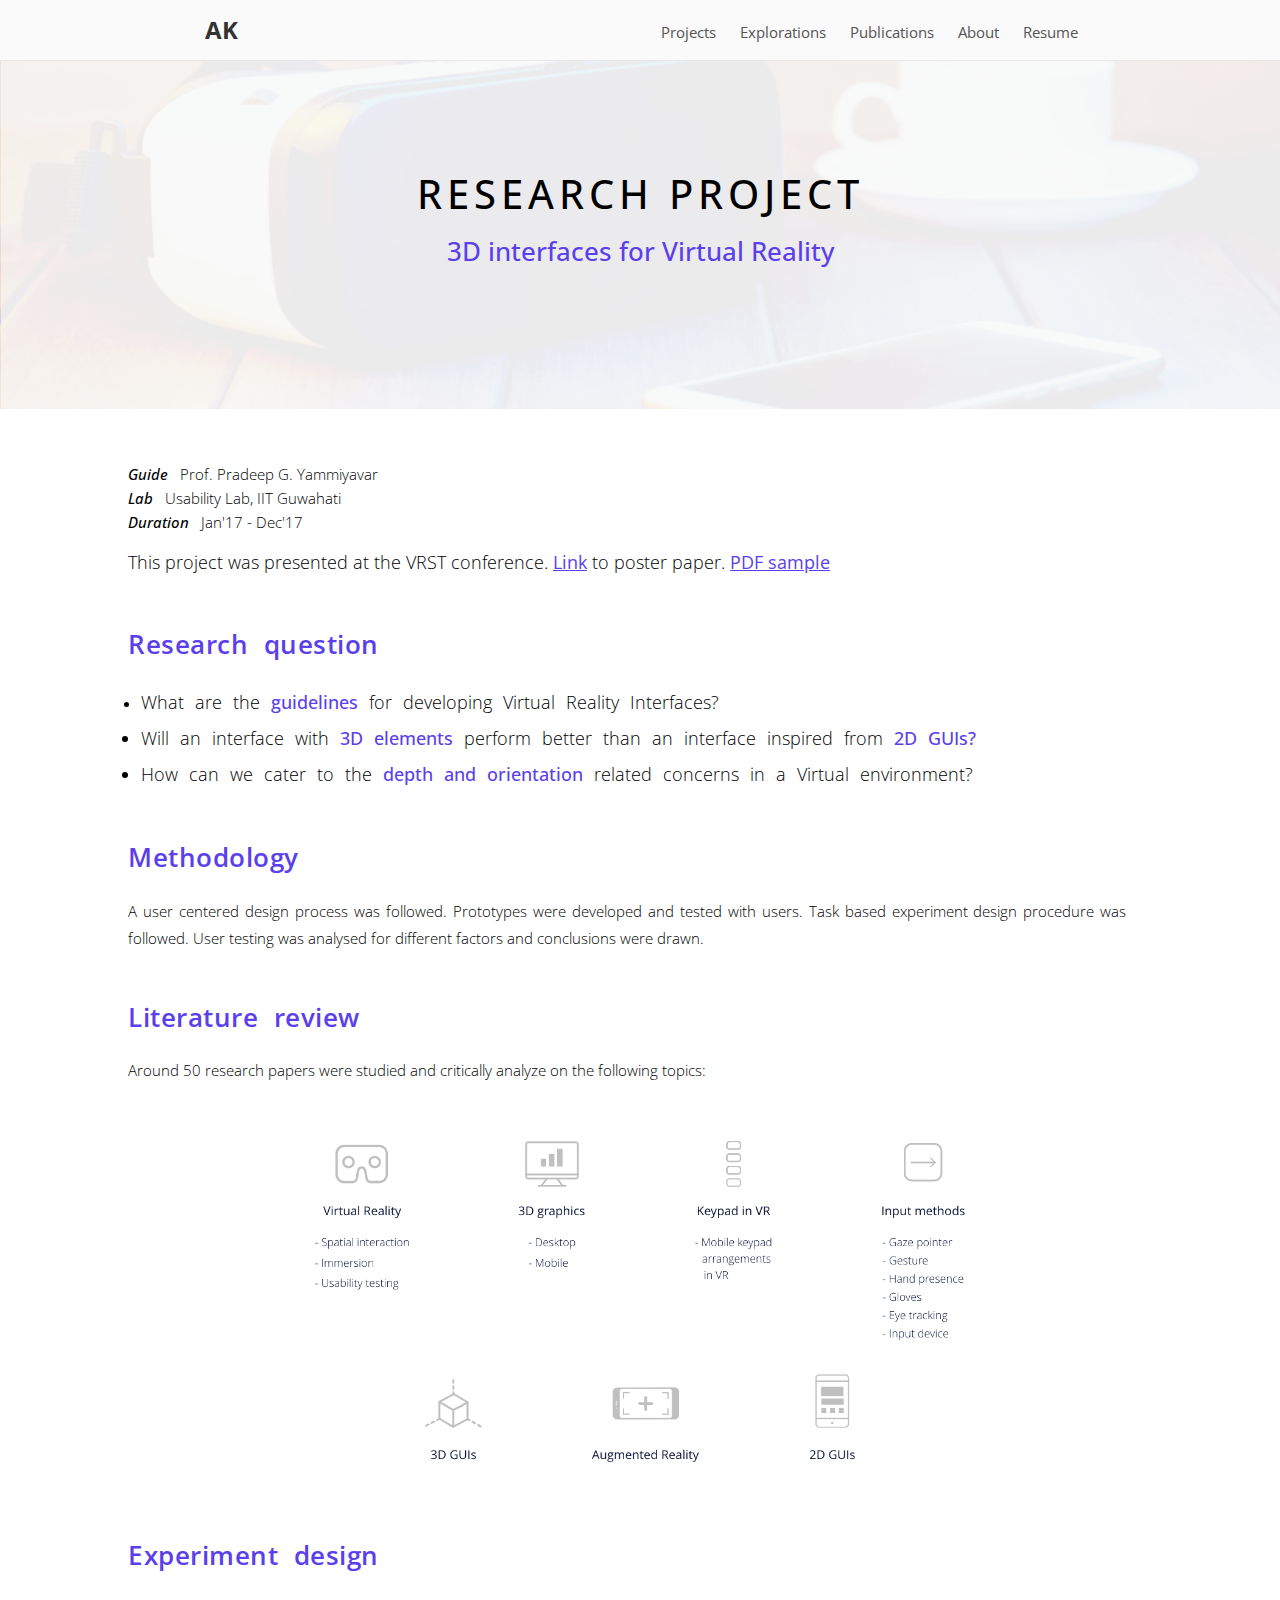
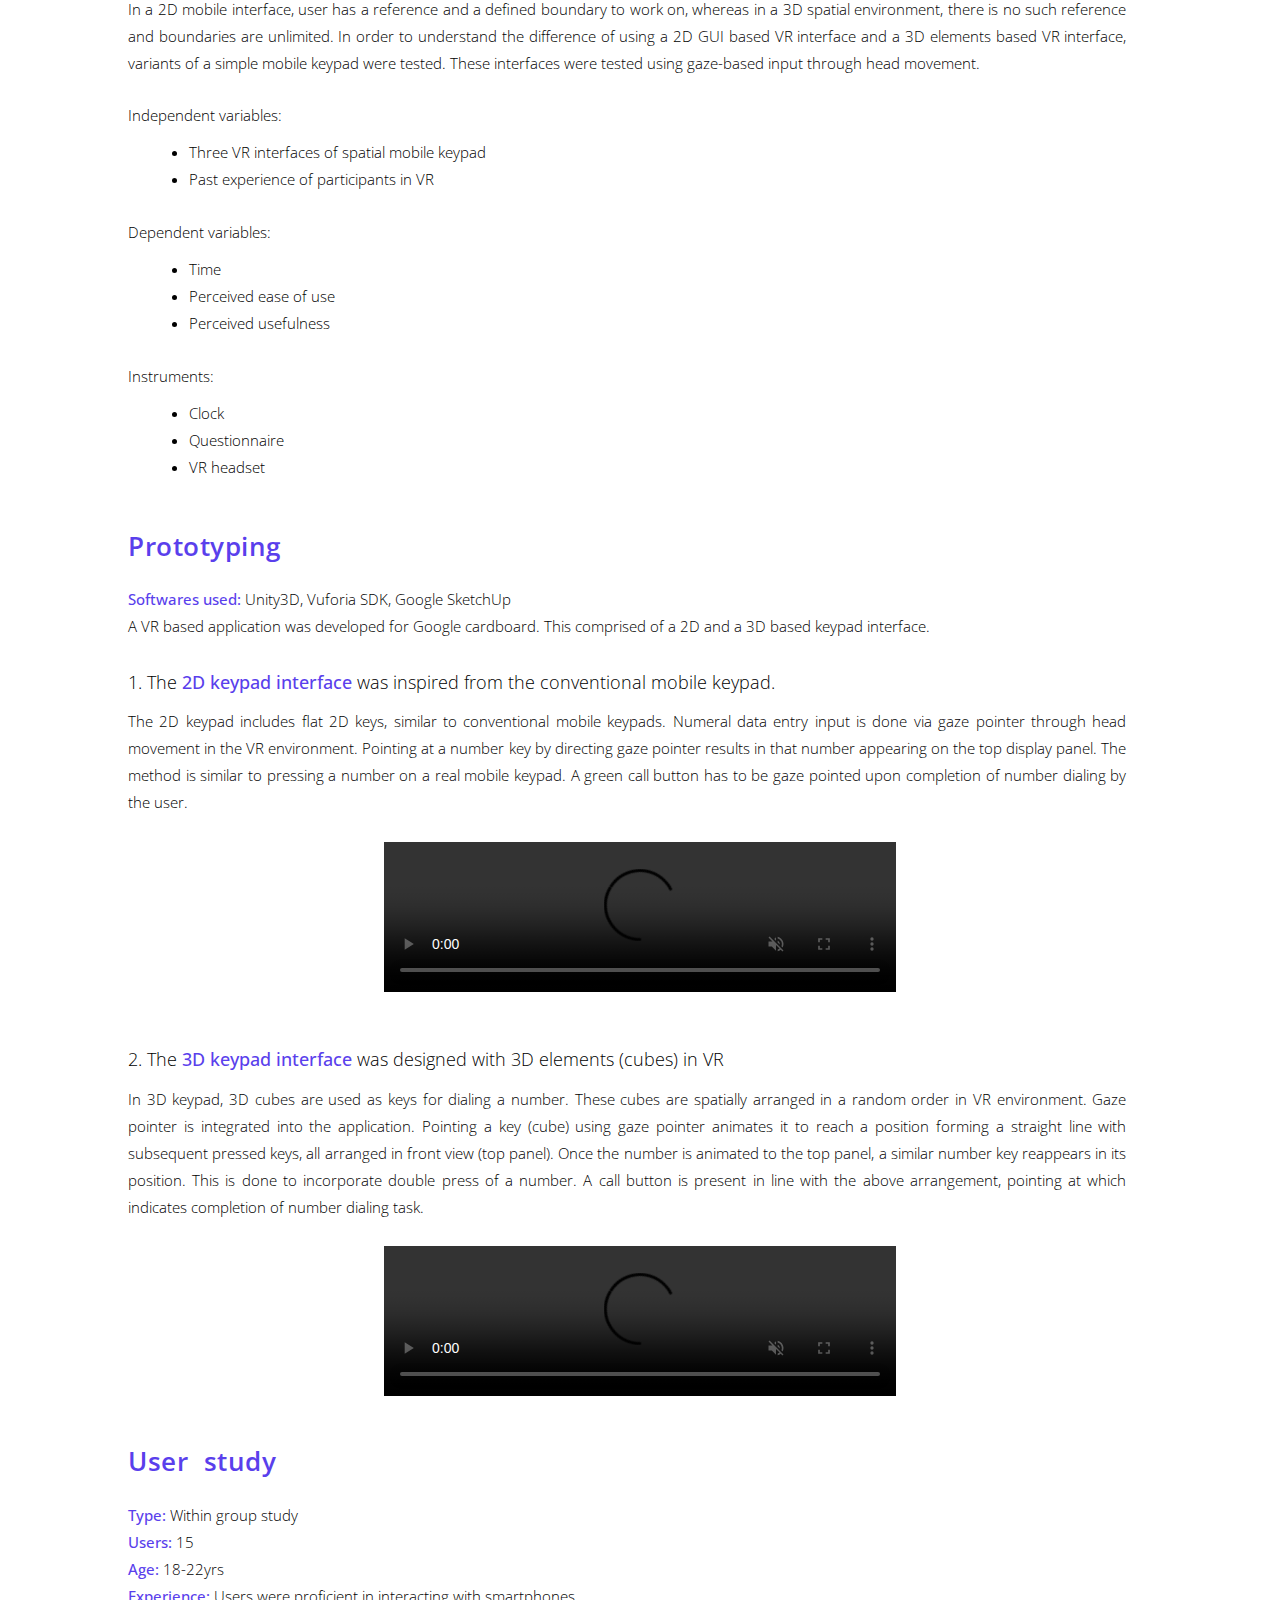
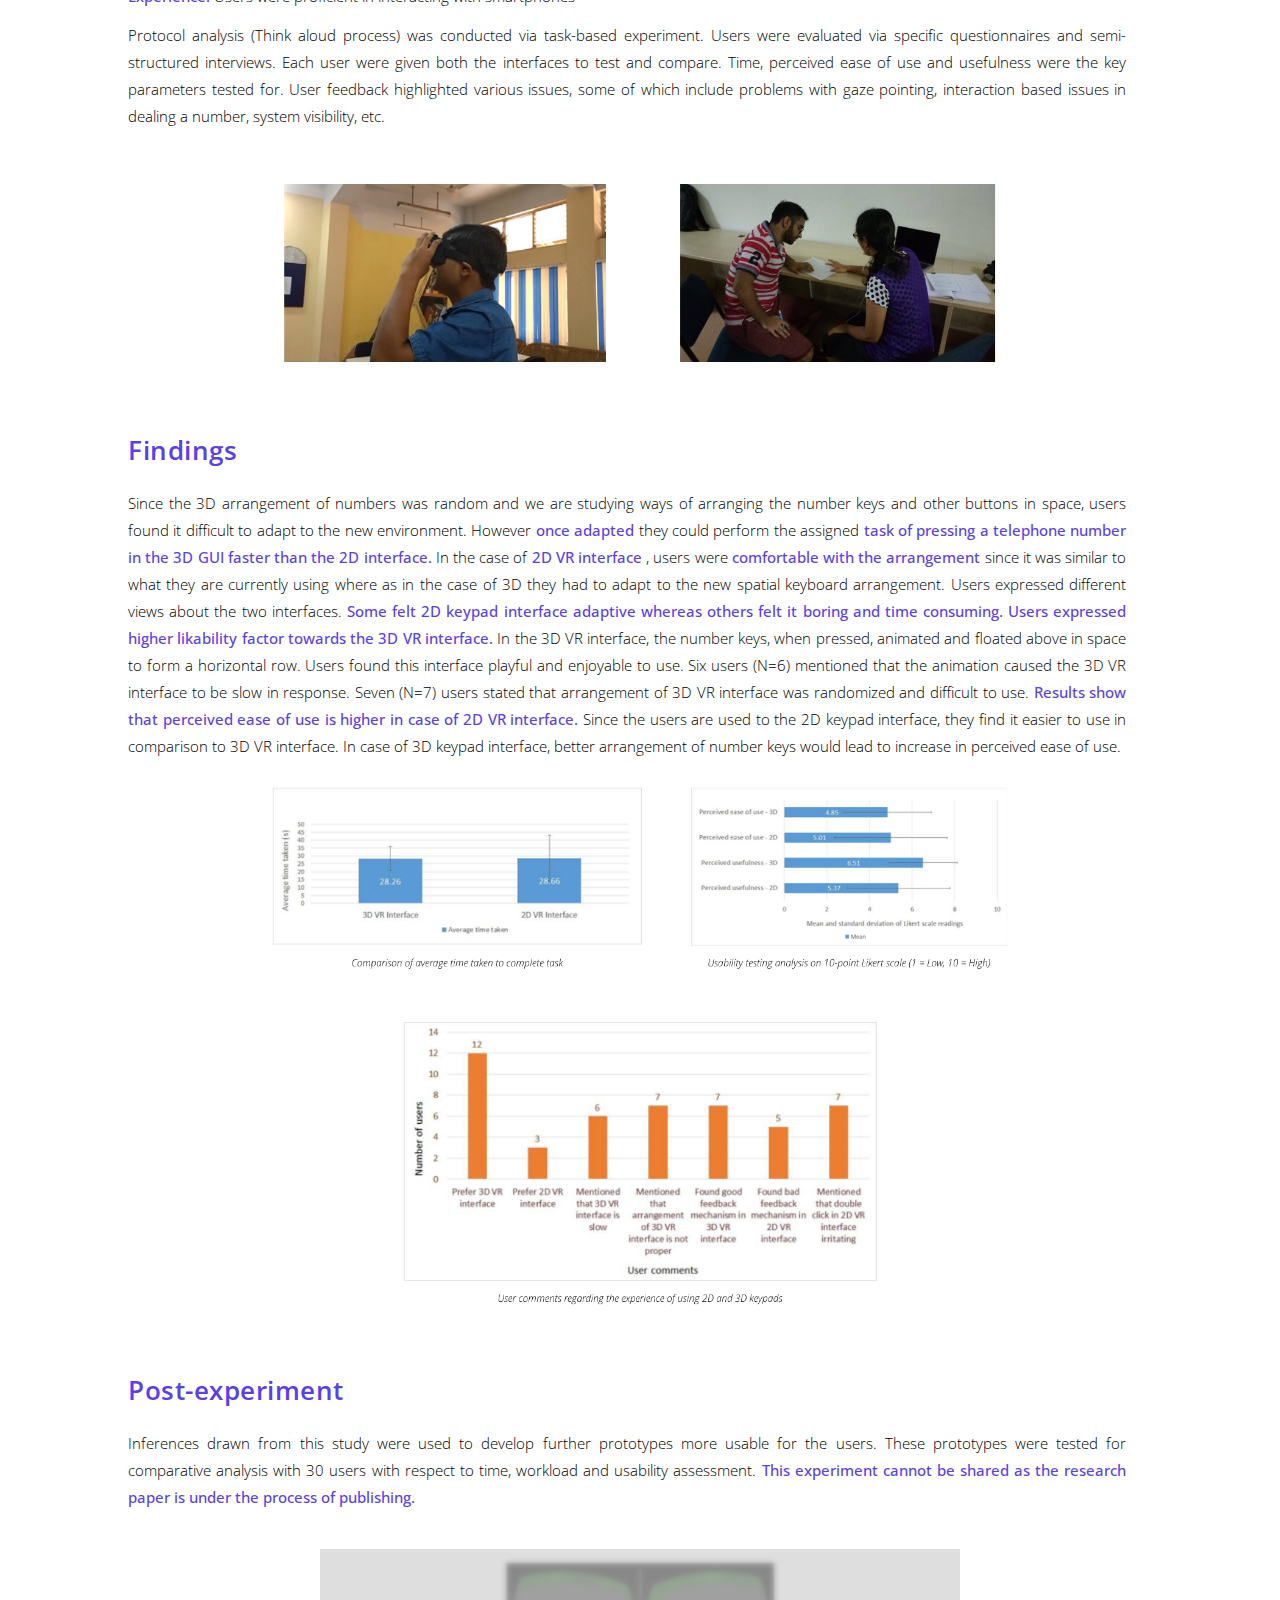
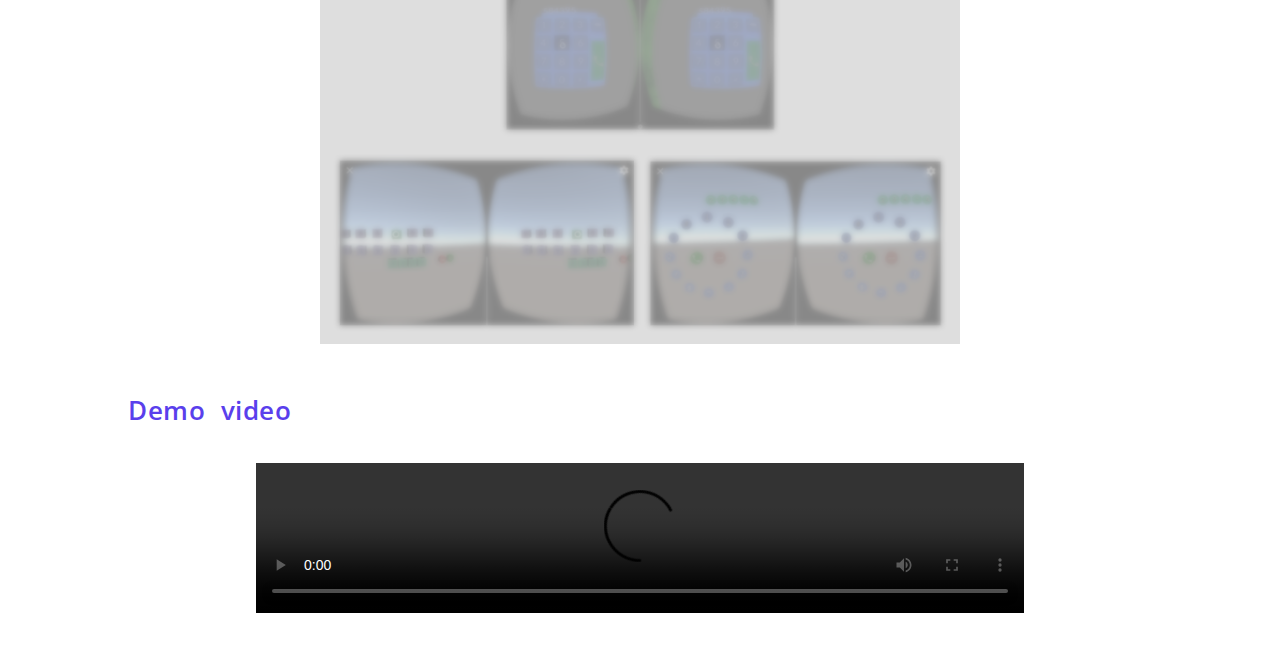
==== commit 7ea95b82: "sum" ====
--- a/Project-1.html
+++ b/Project-1.html
@@ -48,11 +48,12 @@
     
     <!-- Collect the nav links, forms, and other content for toggling -->
     <div class="collapse navbar-collapse" id="bs-example-navbar-collapse-1">
-     <ul class="nav navbar-nav navbar-right" >
+    <ul class="nav navbar-nav navbar-right" >
         
         
         
-        <li><a href="./index.html#portfolio" class="page-scroll">Work</a></li>
+        <li><a href="./index.html#portfolio" class="page-scroll">Projects</a></li>
+        <li><a href="./index.html#portfolio-01" class="page-scroll">Explorations</a></li>
         
         <li><a href="./index.html#publications" class="page-scroll">Publications</a></li>
         <li><a href="./index.html#about" class="page-scroll">About</a></li>
--- a/css/style.css
+++ b/css/style.css
@@ -93,7 +93,7 @@
 	font-weight: 400;
 	padding: 8px 2px 8px 2px;
 	border-radius: 0;
-	margin: 9px 20px 0 20px;
+	margin: 9px 10px 0 10px;
 }
 #menu.navbar-default .navbar-nav > li > a:after {
 	display: block;
@@ -342,6 +342,9 @@
 	margin-bottom: 40px;
 }
 /* portfolio Section */
+#portfolio-01 {
+	padding: 100px 0px;
+}
 #portfolio {
 	padding: 100px 0px;
 }
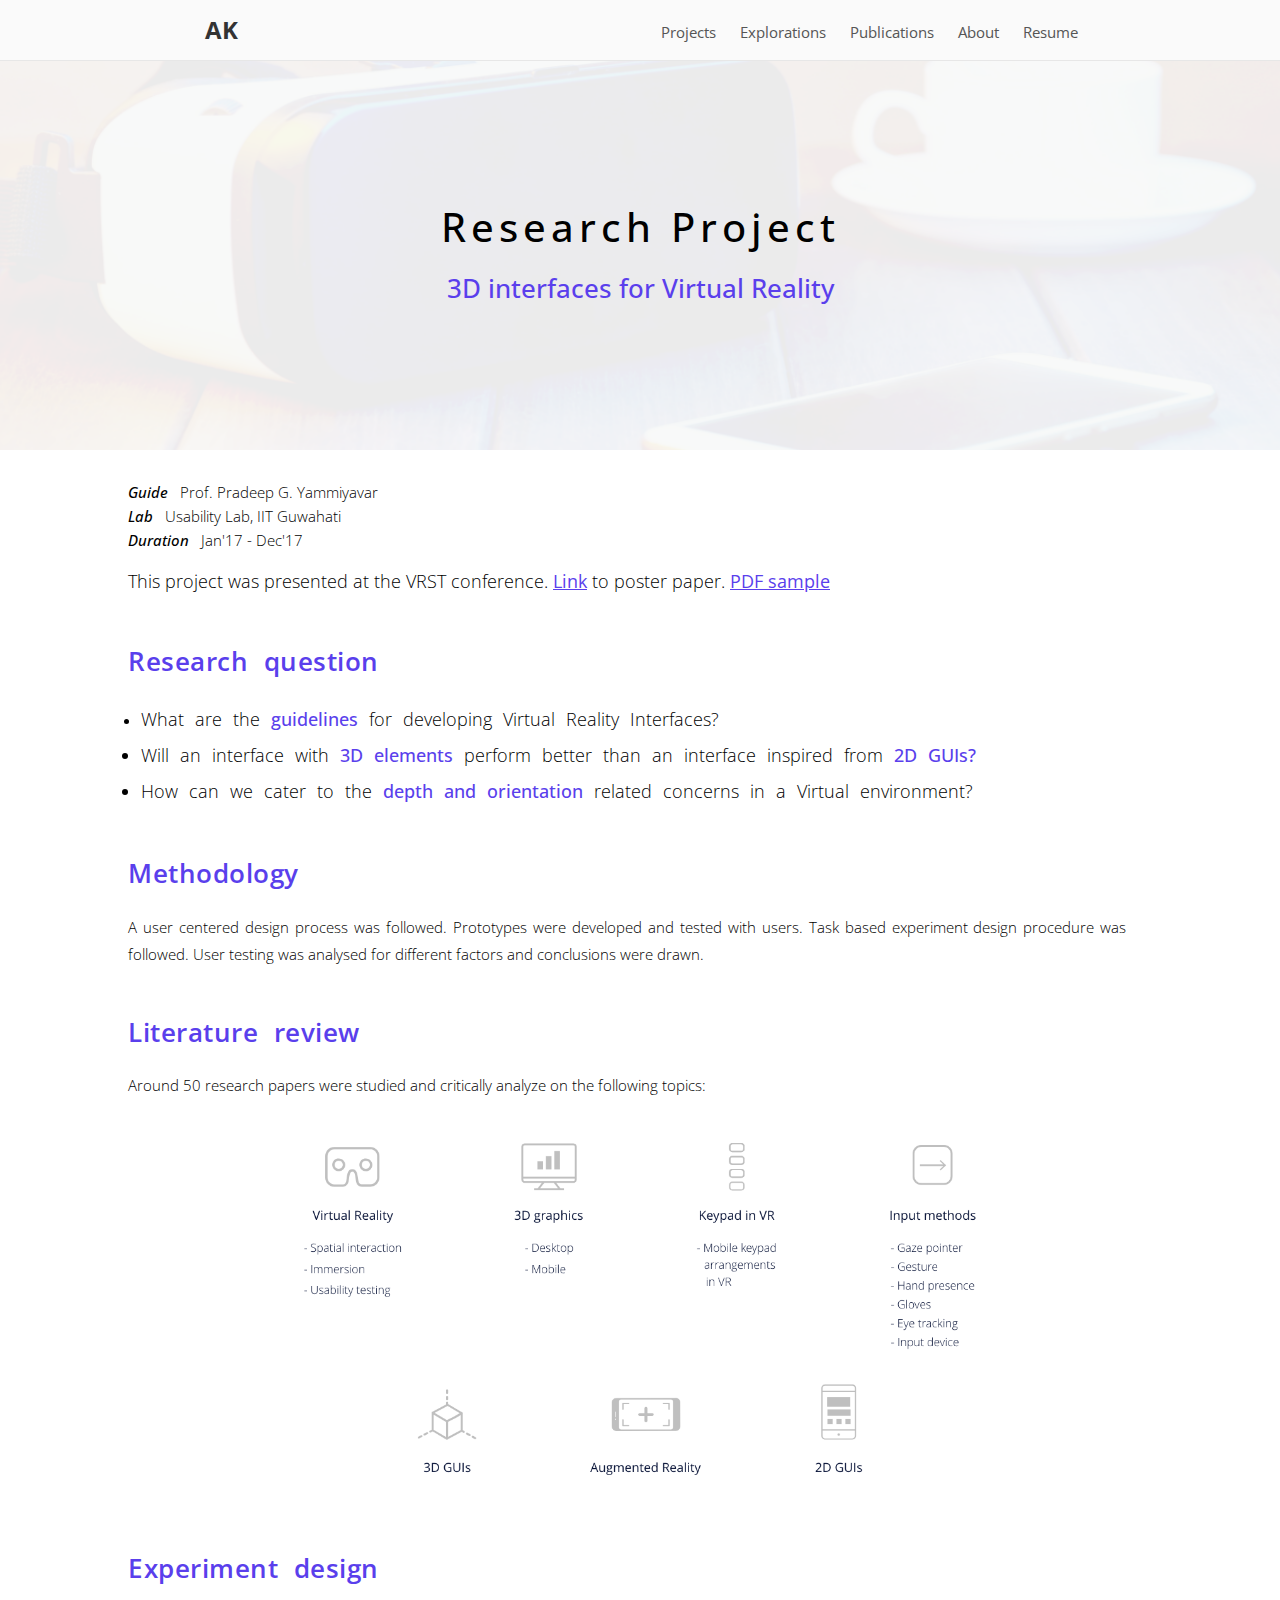
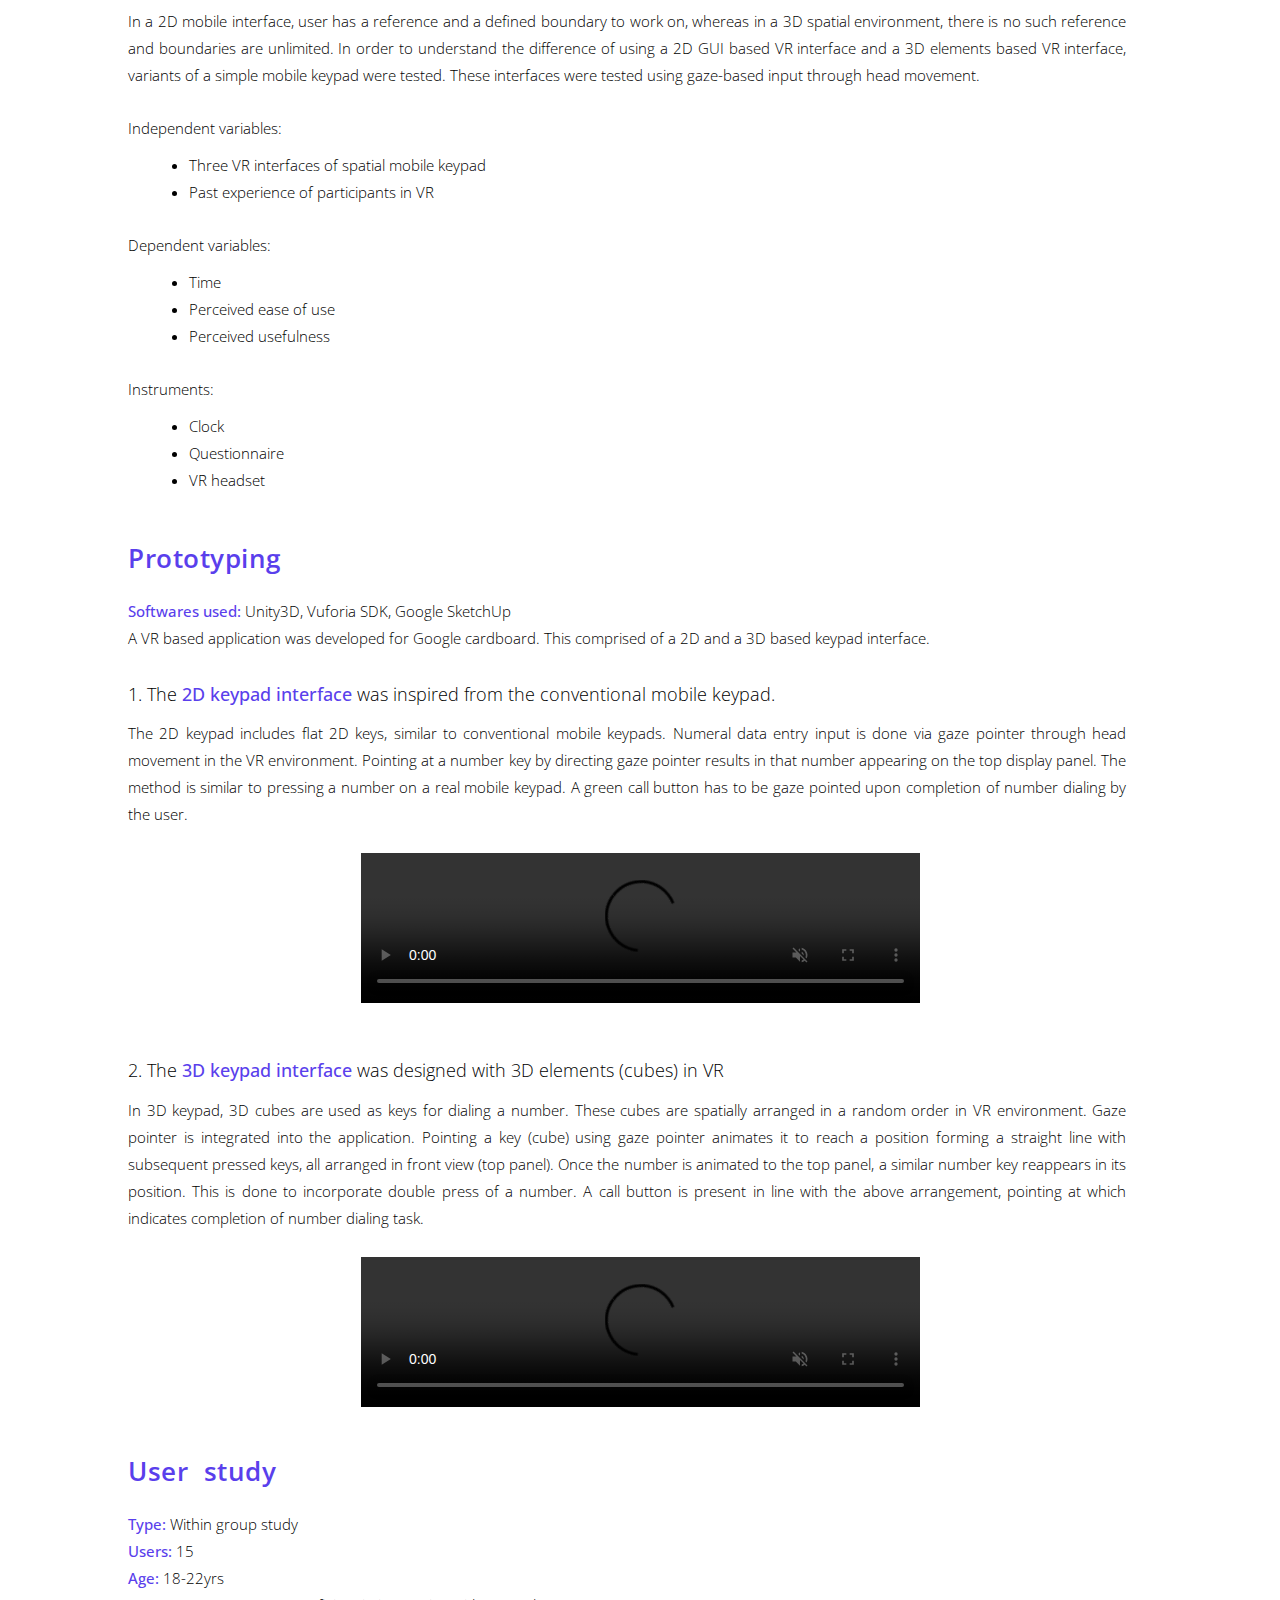
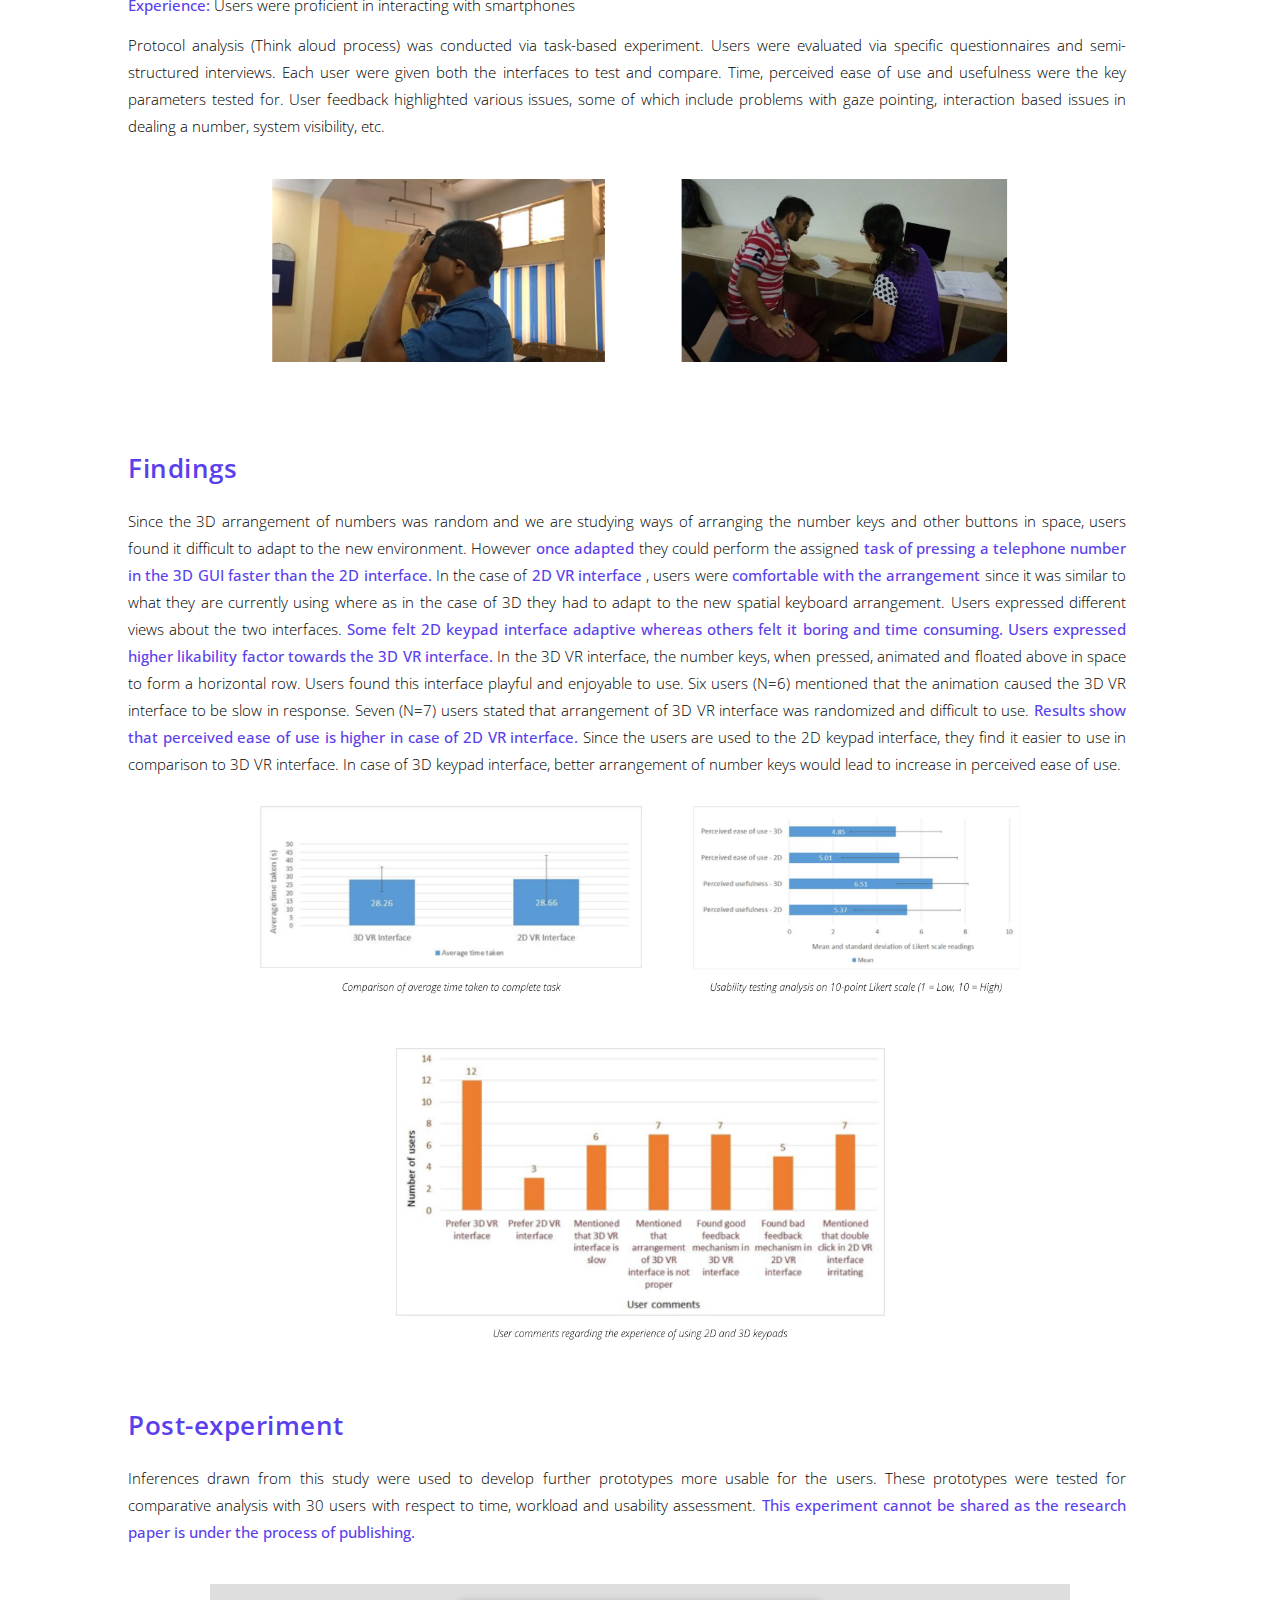
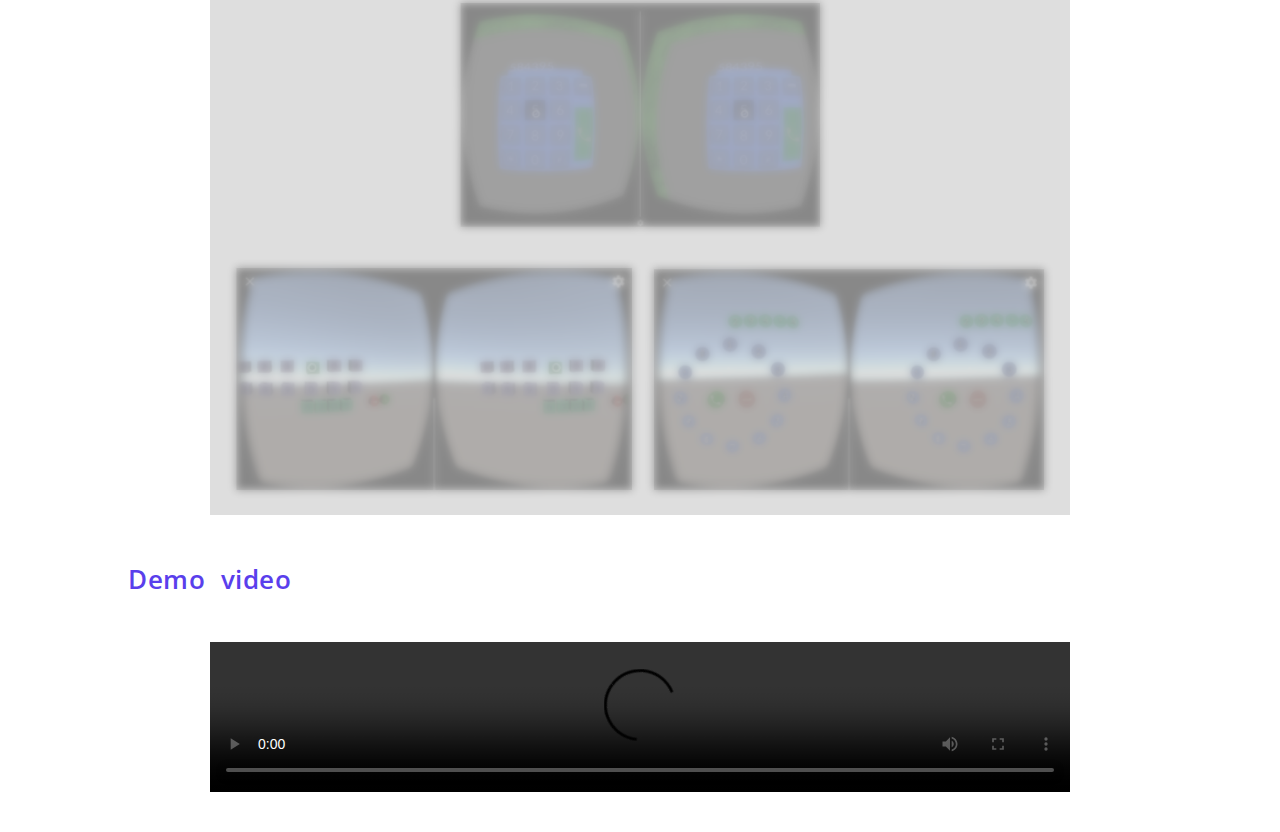
==== commit 15133438: "sum" ====
--- a/Project-1.html
+++ b/Project-1.html
@@ -64,17 +64,27 @@
   </div>
 </nav>
 <!-- header -->
+<div class="jumbotron jumbotron-fluid">
+<div class="container" >
+
+        <div class="row">
+        
+
+<div class="col-sm-12 col-md-12 col-lg-12 col-xs-12" >
+	
+	<p style="font-family: Open sans; color: #000; text-align: center;vertical-align: middle; font-weight: 500; font-size: 40px;  letter-spacing: 5px; padding-top: 70px;">Research Project</p>
+	<p style="font-family: Open sans; color: #5A3FEC; text-align: center;vertical-align: middle; font-weight: 500; font-size: 26px;  ">3D interfaces for Virtual Reality</p>
+
+	</div>
+</div>
+</div>
+</div>
+
+
+<!-- Short info -->
+
 <div>
-	<img src="img/Project-1/Big-img.png" class="img-responsive" style="width: 100%; height: auto;">
-	
-	<p style="font-family: Open sans; color: #000; text-align: center;vertical-align: middle; font-weight: 500; font-size: 40px; margin-top: -19%; letter-spacing: 5px;">RESEARCH PROJECT</p>
-	<p style="font-family: Open sans; color: #5A3FEC; text-align: center;vertical-align: middle; font-weight: 500; font-size: 26px;  ">3D interfaces for Virtual Reality</p>
-
-</div>
-
-<!-- Short info -->
-<div>
-<p style="font-family: Open sans; color: #000;  font-weight: 200; font-size: 15px; margin-top: 15%; margin-left: 10%; line-height: 160%;"><i style="font-weight: 500; text-align: left;">Guide</i> &nbsp Prof. Pradeep G. Yammiyavar
+<p style="font-family: Open sans; color: #000;  font-weight: 200; font-size: 15px; margin-left: 10%; line-height: 160%;"><i style="font-weight: 500; text-align: left;">Guide</i> &nbsp Prof. Pradeep G. Yammiyavar
 	<br><i style="font-weight: 500;">Lab</i> &nbsp Usability Lab, IIT Guwahati
 	<br><i style="font-weight: 500;">Duration</i> &nbsp Jan'17 - Dec'17
 	 </p>
@@ -132,6 +142,7 @@
 </div>
 
 <!-- heading - literature review-->
+
 <div class="project-heading-1">
 <h1 >
 
@@ -143,8 +154,17 @@
 <p>
 	Around 50 research papers were studied and critically analyze
  on the following topics:</p>
-<img src="img/Project-1/Lit-review.png" class="img-responsive" style="width: 65%; height: auto;  margin-top: 2%; margin-left: auto;margin-right: auto;display: block;">
-
+ <div class="container" >
+
+        <div class="row">
+        
+
+<div class="col-sm-12 col-md-12 col-lg-12 col-xs-12" >
+<img src="img/Project-1/Lit-review.png" class="img-responsive" style="  margin-top: 2px; margin-left: auto;margin-right: auto;display: block;">
+
+</div>
+</div>
+</div>
 </div>
 <!-- heading - Experiment design-->
 <div class="project-heading">
@@ -252,11 +272,19 @@
 	</p>
 
 
-
-	<video style="width: 40%; height: auto; margin-left: auto;margin-right: auto;display: block; margin-top: 2%;"  controls autoplay  loop muted>
+ <div class="container" >
+
+        <div class="row">
+        
+
+<div class="col-sm-12 col-md-12 col-lg-12 col-xs-12" >
+	<video style="width: 65%; height: auto; margin-left: auto;margin-right: auto;display: block; margin-top: 15px;"  controls autoplay  loop muted>
   		<source src="img/Project-1/2D-keypad-vid.mp4" type="video/mp4" >
   
 	</video>
+</div>
+</div>
+</div>
 
 
 
@@ -271,12 +299,18 @@
 
 	</p>
 
-
-
-	<video style="width: 40%; height: auto; margin-left: auto;margin-right: auto;display: block; margin-top: 2%;"  controls autoplay  loop muted>
+<div class="container" >
+
+        <div class="row">
+        
+
+<div class="col-sm-12 col-md-12 col-lg-12 col-xs-12" >
+
+	<video style="width: 65%; height: auto; margin-left: auto;margin-right: auto;display: block; margin-top: 15px;"  controls autoplay  loop muted>
   		<source src="img/Project-1/3D-keypad-vid.mp4" type="video/mp4" >
   
 	</video>
+</div></div></div>
 
 	
 
@@ -302,11 +336,17 @@
 Protocol analysis (Think aloud process) was conducted via task-based experiment. Users were evaluated via specific questionnaires and semi-structured interviews. Each user were given both the interfaces to test and compare. Time, perceived ease of use and usefulness were the key parameters tested for. User feedback highlighted various issues, some of which include problems with gaze pointing, interaction based issues in dealing a number, system visibility, etc.
 
 </p>
-
-<img src="img/Project-1/user-study.png" class="img-responsive" style="width: 65%; height: auto;  margin-top: 2%; margin-left: auto;margin-right: auto;display: block;">
+<div class="container" >
+
+        <div class="row">
+        
+
+<div class="col-sm-12 col-md-12 col-lg-12 col-xs-12" >
+<img src="img/Project-1/user-study.png" class="img-responsive" style=" margin-left: auto;margin-right: auto;display: block;">
 
 
 </p>
+</div></div></div>
 
 </div>
 
@@ -326,11 +366,16 @@
 
 	</p>
 
-
-	<img src="img/Project-1/findings.png" style="width: 65%; height: auto;margin-left: auto;margin-right: auto;display: block;" class="img-responsive">
-
-
-
+<div class="container" >
+
+        <div class="row">
+        
+
+<div class="col-sm-12 col-md-12 col-lg-12 col-xs-12" >
+	<img src="img/Project-1/findings.png" style="margin-left: auto;margin-right: auto;display: block;" class="img-responsive">
+
+
+</div></div></div>
 </div>
 
 <!-- heading - post-study-->
@@ -349,11 +394,16 @@
 
 	</p>
 
-
-	<img src="img/Project-1/post-study.png" style="width: 50%; height: auto;margin-left: auto;margin-right: auto;display: block;" class="img-responsive">
-
-
-
+<div class="container" >
+
+        <div class="row">
+        
+
+<div class="col-sm-12 col-md-12 col-lg-12 col-xs-12" >
+	<img src="img/Project-1/post-study.png" style="margin-left: auto;margin-right: auto;display: block;" class="img-responsive">
+
+
+</div></div></div>
 </div>
 
 
@@ -363,10 +413,18 @@
 
 Demo video</h1>
 </div>
-<video style="width: 60%; height: auto; margin-left: auto;margin-right: auto;display: block; margin-top: 2%;"  controls  loop >
+
+<div class="container" >
+
+        <div class="row">
+        
+
+<div class="col-sm-12 col-md-12 col-lg-12 col-xs-12" class="img-responsive">
+<video style="width: 100%; height: auto; margin-left: auto;margin-right: auto;display: block; margin-top: 10px;"  controls  loop >
   		<source src="img/Project-1/demo.mp4" type="video/mp4" >
   
 	</video>
+</div></div></div>
 
 <br>
 <br>
--- a/css/style.css
+++ b/css/style.css
@@ -18,7 +18,7 @@
 	
 	margin: 0 0 20px 0;
 	font-weight: 400;
-	font-size: 30px;
+	font-size: 28px;
 	color: #000;
 }
 h3 {
@@ -135,12 +135,12 @@
 	background-color: #608dfd;
 }
 .section-title {
-	margin-bottom: 70px;
+	margin-bottom: 40px;
 }
 .section-title h2 {
 	position: relative;
 	margin-top: 10px;
-	margin-bottom: 15px;
+	margin-bottom: 5px;
 	padding-bottom: 15px;
 }
 .section-title h2::after {
@@ -343,10 +343,10 @@
 }
 /* portfolio Section */
 #portfolio-01 {
-	padding: 100px 0px;
+	padding: 80px 0px 0px;
 }
 #portfolio {
-	padding: 100px 0px;
+	padding: 80px 0px 0px;
 }
 .portfolio-item {
 	margin: 1px -15px 2px -14px;
@@ -662,7 +662,7 @@
 	color: #5A3FEC;
 	text-align: left;
 	vertical-align: middle;
-	margin-top: 4%;
+	margin-top: 50px;
 	letter-spacing: 0.5px;
 	font-weight: 600;
 	word-spacing: 8px;
@@ -732,19 +732,42 @@
 }
 
 .iframe-container {
-    position: relative;
-    overflow: hidden;
-    padding-top: 56.25%;
-   	padding-left: 10%;
-  	padding-right: 10%;
-}
+  overflow: hidden;
+  padding-top: 56.25%;
+  position: relative;
+}
+ 
 .iframe-container iframe {
+   border: 0;
+   height: 70%;
+   left: 0;
+   position: absolute;
+   top: 0;
+   width: 70%;
+   
+
+}
+
+.centered {
   position: absolute;
-    top: 0;
-    left: 0;
-    width: 100%;
-    height: 100%;
-    border: 0;
-}
-
-
+  text-align: center;
+  top: 50%;
+  left: 50%;
+  transform: translate(-50%, -50%);
+}
+.jumbotron {
+  color: white;
+  background-image: url("../img/Project-1/Big-img.png");
+  background-position: center;
+  background-repeat: no-repeat;
+  background-size: cover;
+  height: 50vh;
+
+  
+    display:flex;
+    display-direction:column;
+    justify-content:center;
+    align-items:center;
+}
+
+
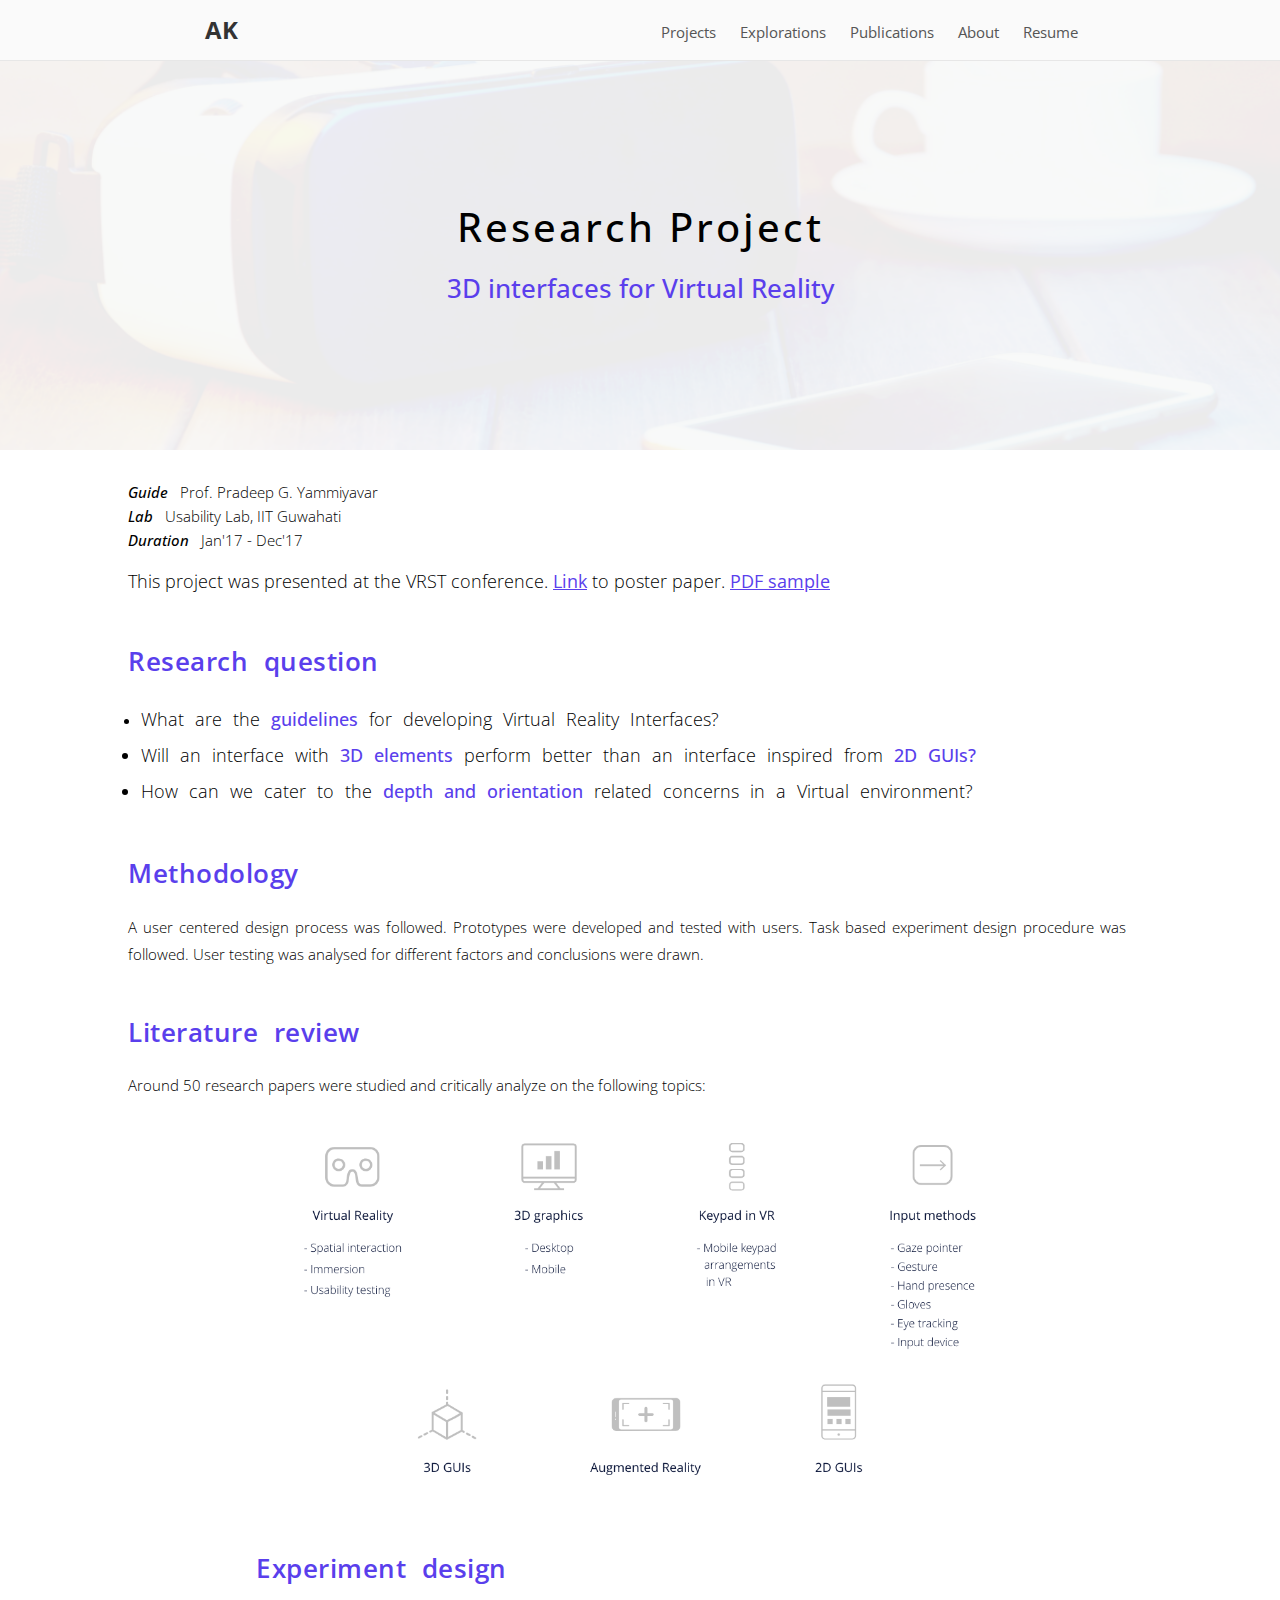
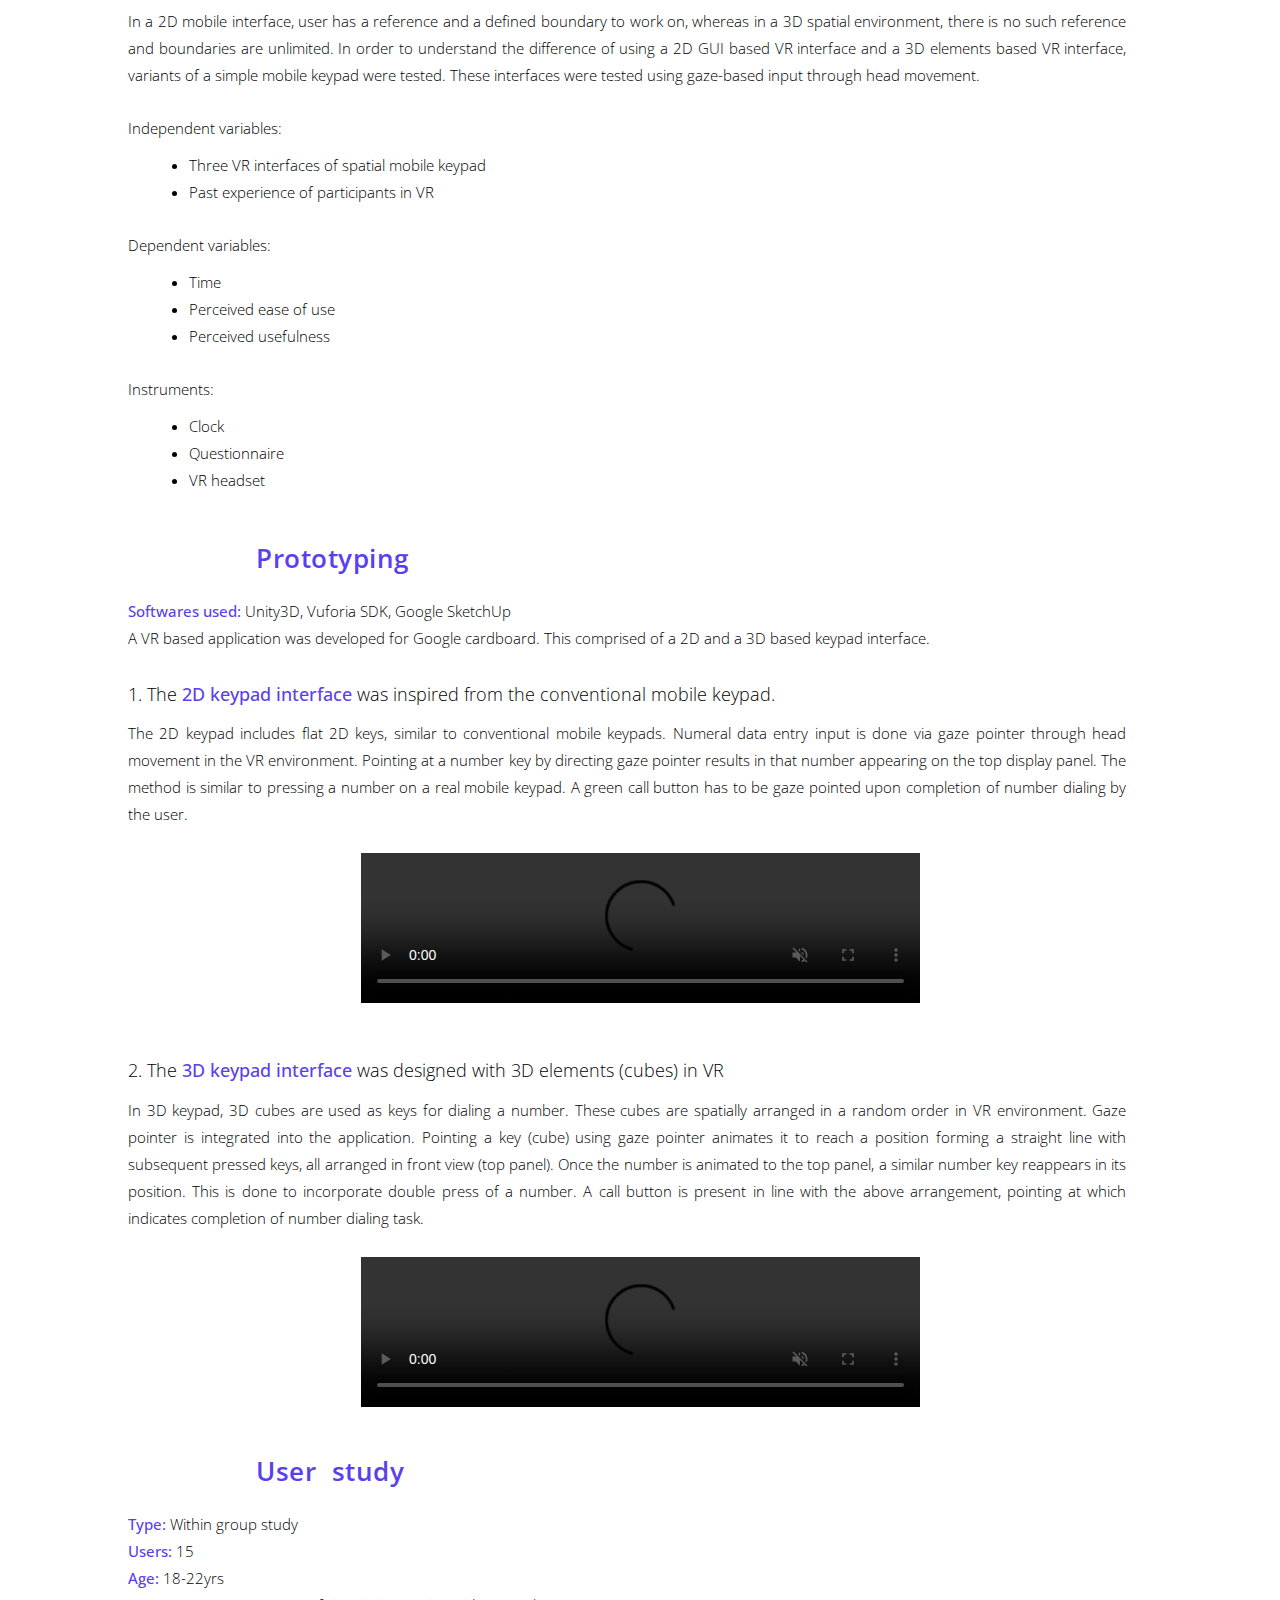
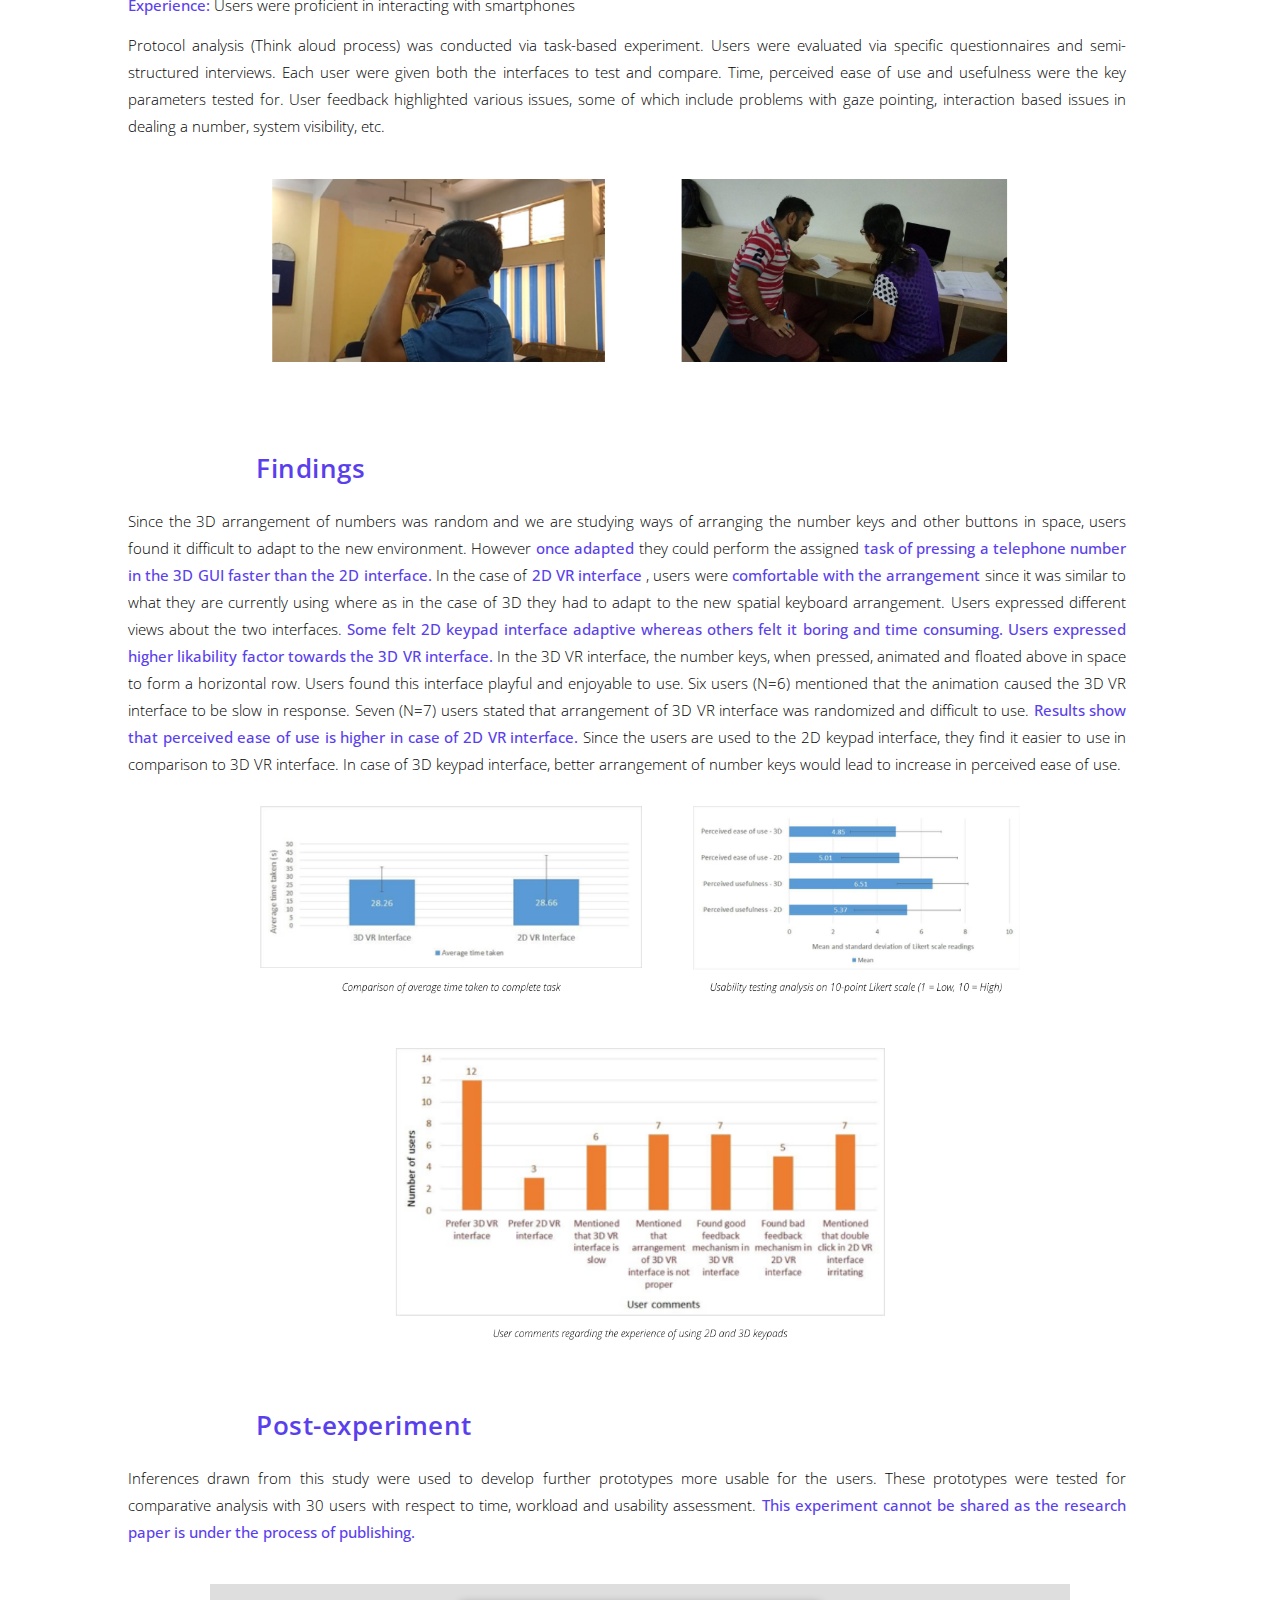
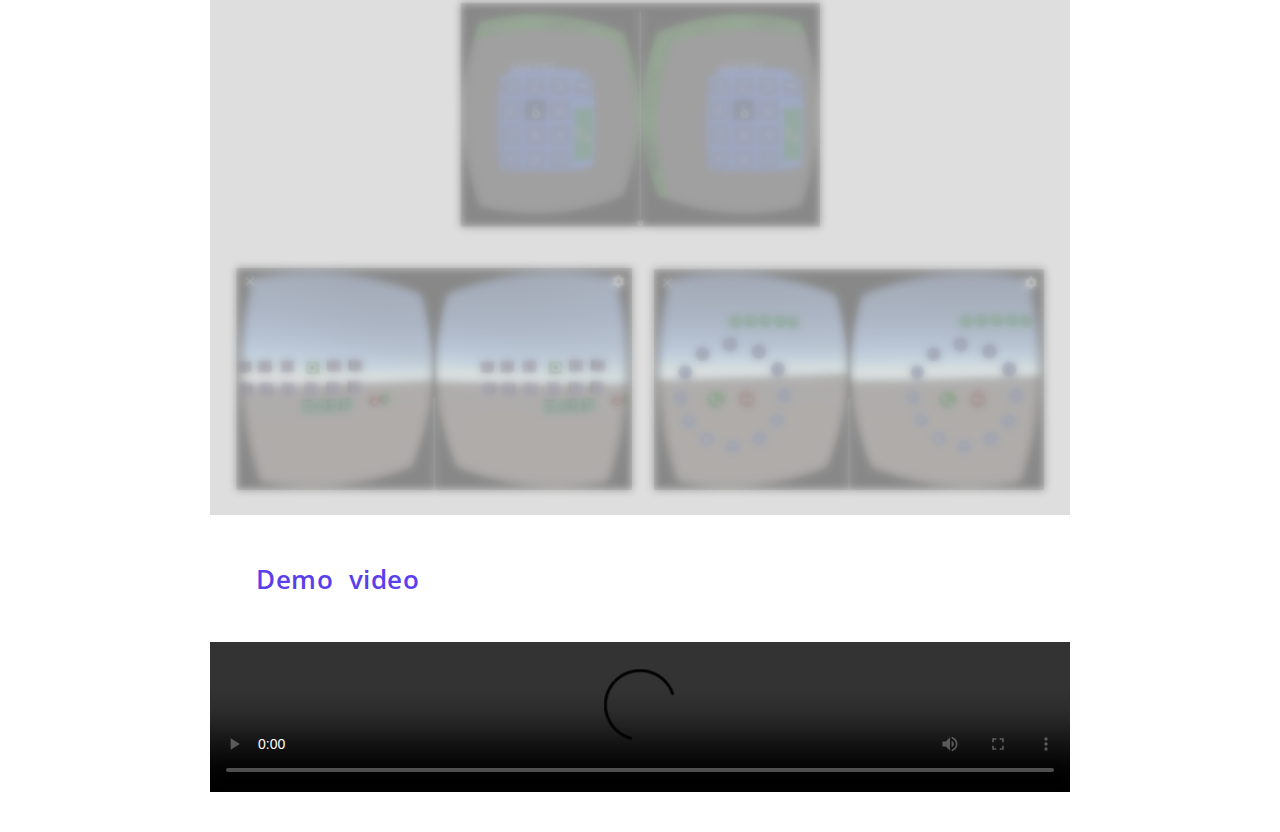
==== commit b3244af2: "sum" ====
--- a/Project-1.html
+++ b/Project-1.html
@@ -64,7 +64,7 @@
   </div>
 </nav>
 <!-- header -->
-<div class="jumbotron jumbotron-fluid">
+<div class="jumbotron jumbotron-fluid" style="background-image: url('img/Project-1/Big-img.png');">
 <div class="container" >
 
         <div class="row">
@@ -72,7 +72,7 @@
 
 <div class="col-sm-12 col-md-12 col-lg-12 col-xs-12" >
 	
-	<p style="font-family: Open sans; color: #000; text-align: center;vertical-align: middle; font-weight: 500; font-size: 40px;  letter-spacing: 5px; padding-top: 70px;">Research Project</p>
+	<p style="font-family: Open sans; color: #000; text-align: center;vertical-align: middle; font-weight: 500; font-size: 40px;  letter-spacing: 3px; padding-top: 70px;">Research Project</p>
 	<p style="font-family: Open sans; color: #5A3FEC; text-align: center;vertical-align: middle; font-weight: 500; font-size: 26px;  ">3D interfaces for Virtual Reality</p>
 
 	</div>
@@ -83,8 +83,8 @@
 
 <!-- Short info -->
 
-<div>
-<p style="font-family: Open sans; color: #000;  font-weight: 200; font-size: 15px; margin-left: 10%; line-height: 160%;"><i style="font-weight: 500; text-align: left;">Guide</i> &nbsp Prof. Pradeep G. Yammiyavar
+<div class="content-style">
+<p style="font-weight: 200;  line-height: 160%;"><i style="font-weight: 500; text-align: left;">Guide</i> &nbsp Prof. Pradeep G. Yammiyavar
 	<br><i style="font-weight: 500;">Lab</i> &nbsp Usability Lab, IIT Guwahati
 	<br><i style="font-weight: 500;">Duration</i> &nbsp Jan'17 - Dec'17
 	 </p>
--- a/css/style.css
+++ b/css/style.css
@@ -623,7 +623,7 @@
 	color: #EC3F75;
 	text-align: left;
 	vertical-align: middle;
-	margin-top: 4%;
+	margin-top: 50px;
 	letter-spacing: 0.5px;
 	font-weight: 600;
 	word-spacing: 8px;
@@ -666,7 +666,9 @@
 	letter-spacing: 0.5px;
 	font-weight: 600;
 	word-spacing: 8px;
-	margin-left: 10%;
+	padding-left: 10%;
+	padding-right: 10%;
+
 
 }
 .project-heading-3 h1{
@@ -674,11 +676,13 @@
 	color: #0B61C6;
 	text-align: left;
 	vertical-align: middle;
-	margin-top: 4%;
+	margin-top: 50px;
 	letter-spacing: 0.5px;
 	font-weight: 600;
 	word-spacing: 8px;
-	margin-left: 10%;
+	padding-left: 10%;
+	padding-right: 10%;
+
 
 }
 .project-heading-4 h1{
@@ -686,11 +690,13 @@
 	color: #19C1C1;
 	text-align: left;
 	vertical-align: middle;
-	margin-top: 4%;
+	margin-top: 50px;
 	letter-spacing: 0.5px;
 	font-weight: 600;
 	word-spacing: 8px;
-	margin-left: 10%;
+	padding-left: 10%;
+	padding-right: 10%;
+
 
 }
 .project-heading-5 h1{
@@ -698,11 +704,12 @@
 	color: #4C5B93;
 	text-align: left;
 	vertical-align: middle;
-	margin-top: 4%;
+	margin-top: 50px;
 	letter-spacing: 0.5px;
 	font-weight: 600;
 	word-spacing: 8px;
-	margin-left: 10%;
+	padding-left: 10%;
+	padding-right: 10%;
 
 }
 
@@ -711,11 +718,13 @@
 	color: #5900A5;
 	text-align: left;
 	vertical-align: middle;
-	margin-top: 4%;
+	margin-top: 50px;
 	letter-spacing: 0.5px;
 	font-weight: 600;
 	word-spacing: 8px;
-	margin-left: 10%;
+padding-left: 10%;
+	padding-right: 10%;
+
 
 }
 .project-heading-6 h1{
@@ -723,11 +732,13 @@
 	color: #FFA700;
 	text-align: left;
 	vertical-align: middle;
-	margin-top: 4%;
+	margin-top: 50px;
 	letter-spacing: 0.5px;
 	font-weight: 600;
 	word-spacing: 8px;
-	margin-left: 10%;
+	padding-left: 10%;
+	padding-right: 10%;
+
 
 }
 
@@ -757,7 +768,7 @@
 }
 .jumbotron {
   color: white;
-  background-image: url("../img/Project-1/Big-img.png");
+  
   background-position: center;
   background-repeat: no-repeat;
   background-size: cover;
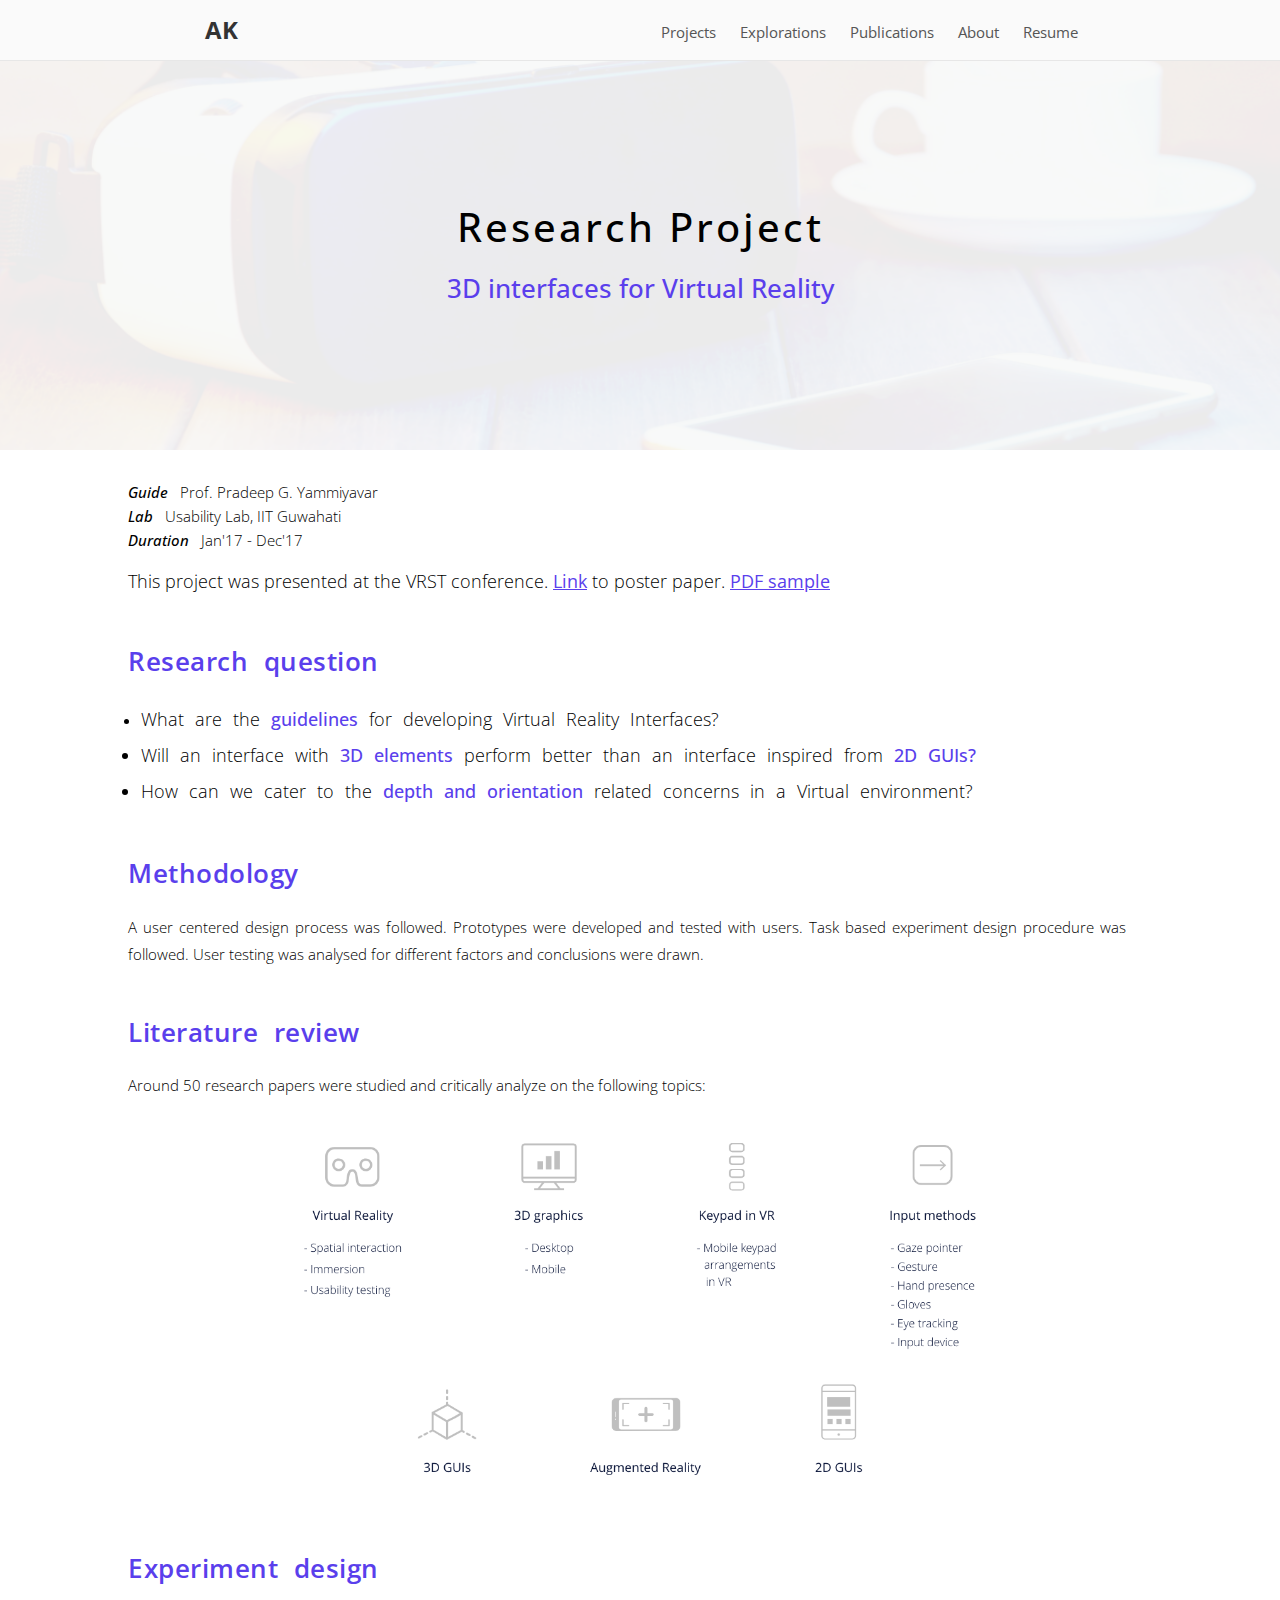
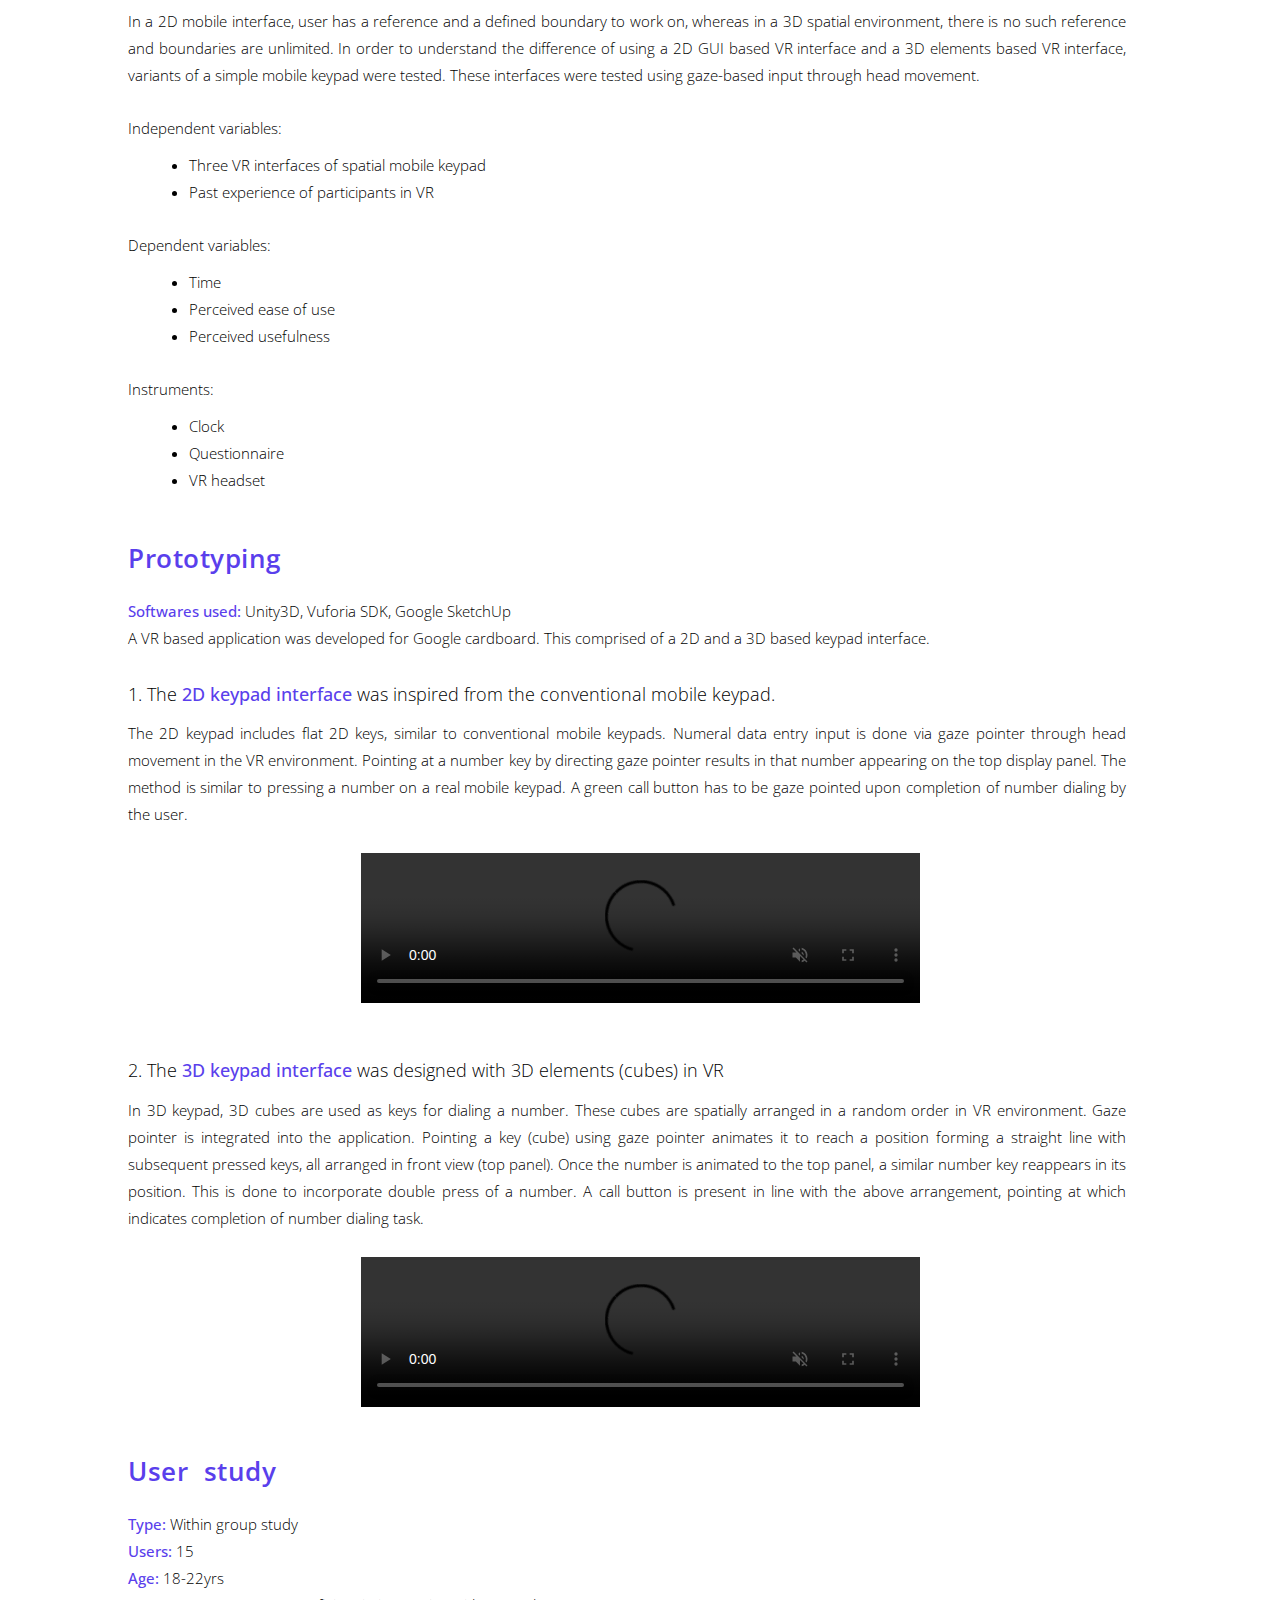
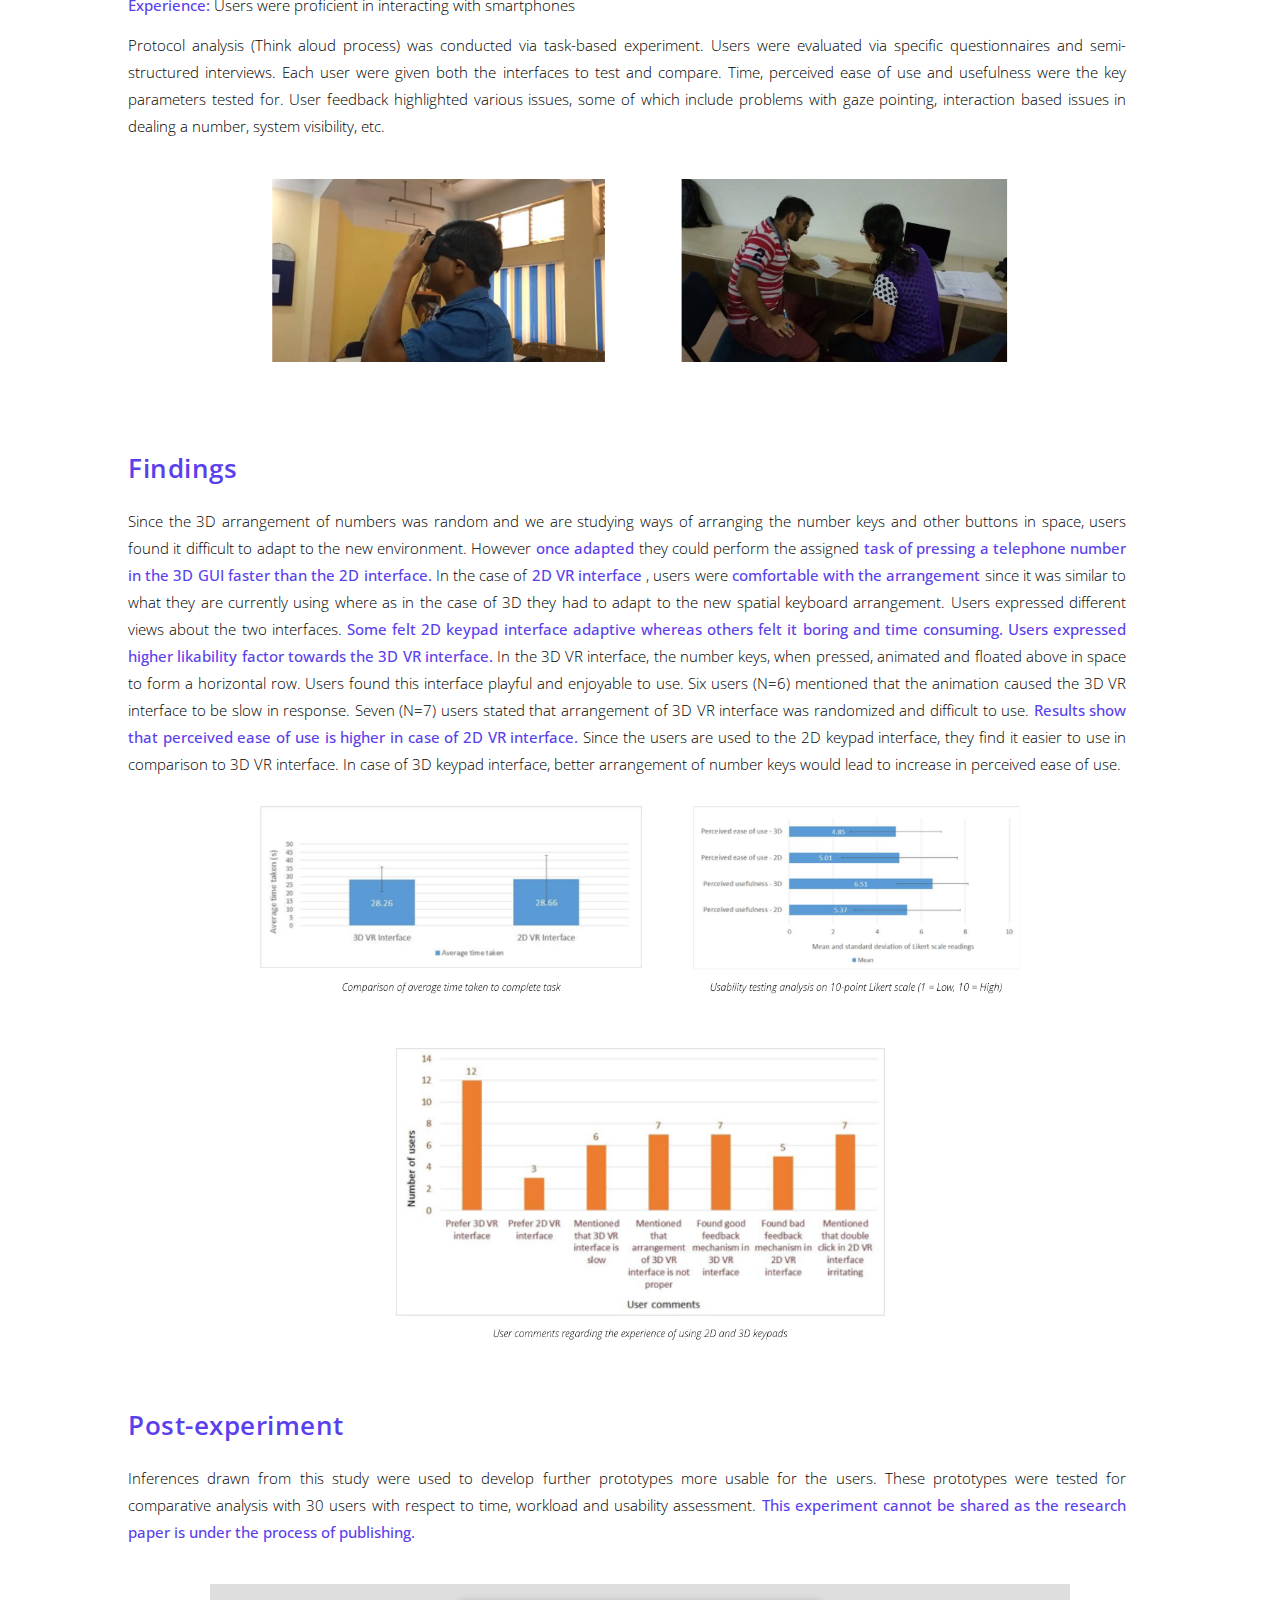
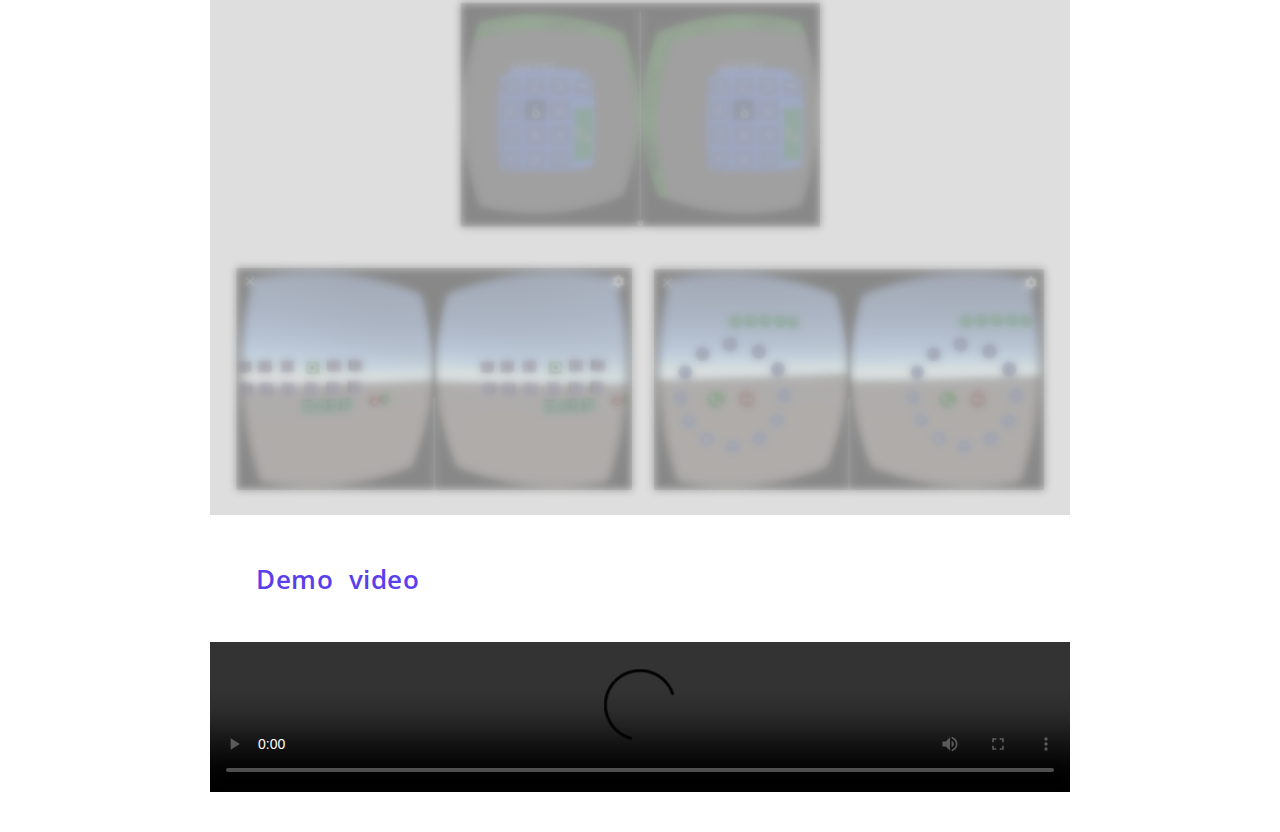
==== commit e73cd0ad: "sum" ====
--- a/Project-1.html
+++ b/Project-1.html
@@ -167,7 +167,7 @@
 </div>
 </div>
 <!-- heading - Experiment design-->
-<div class="project-heading">
+<div class="project-heading-1">
 <h1 >
 
 	Experiment design
@@ -249,7 +249,7 @@
 </div>
 
 <!-- heading - prototypes-->
-<div class="project-heading">
+<div class="project-heading-1">
 <h1 >
 
 Prototyping
@@ -318,7 +318,7 @@
 
 
 <!-- heading - user study-->
-<div class="project-heading">
+<div class="project-heading-1">
 <h1 >
 
 User study</h1>
@@ -352,7 +352,7 @@
 
 
 <!-- heading - findings-->
-<div class="project-heading">
+<div class="project-heading-1">
 <h1 >
 
 Findings</h1>
@@ -379,7 +379,7 @@
 </div>
 
 <!-- heading - post-study-->
-<div class="project-heading">
+<div class="project-heading-1">
 <h1 >
 
 Post-experiment</h1>
@@ -432,4 +432,4 @@
 
 
 </body>
-</html>+</html>
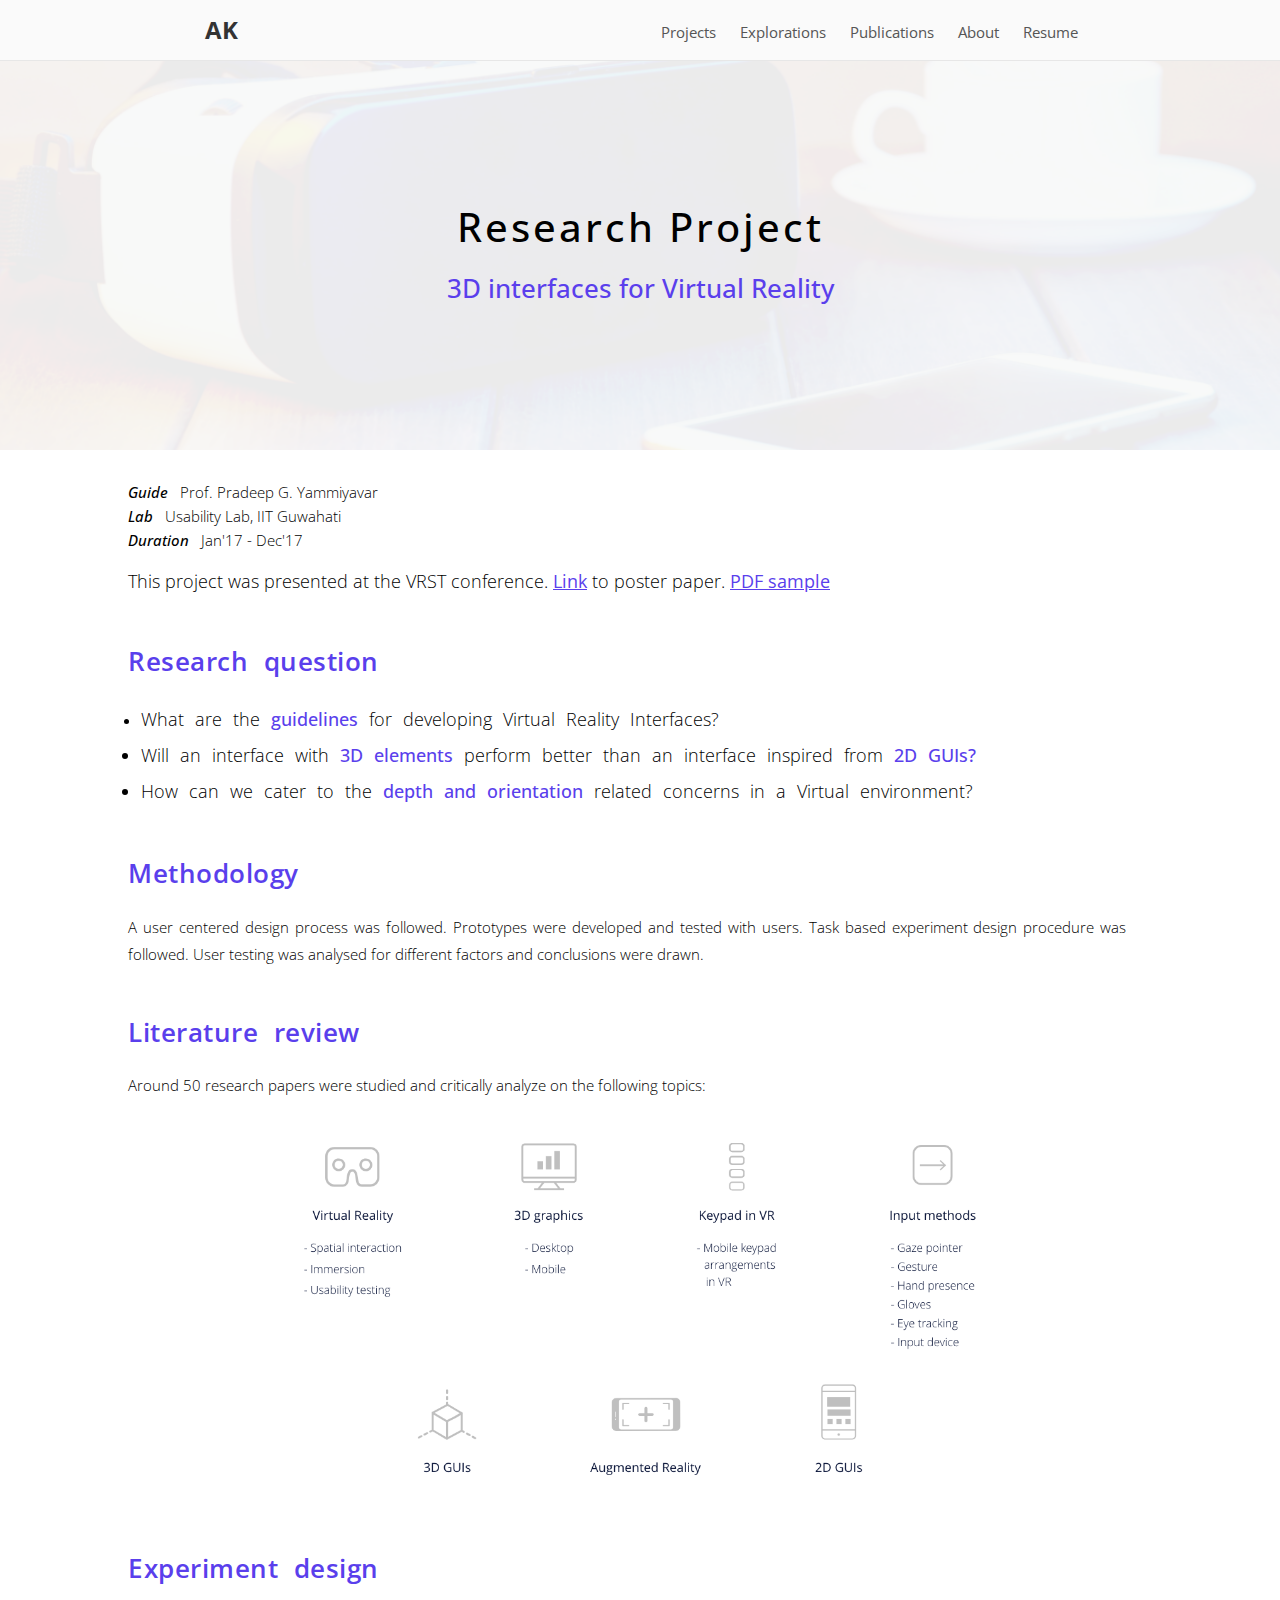
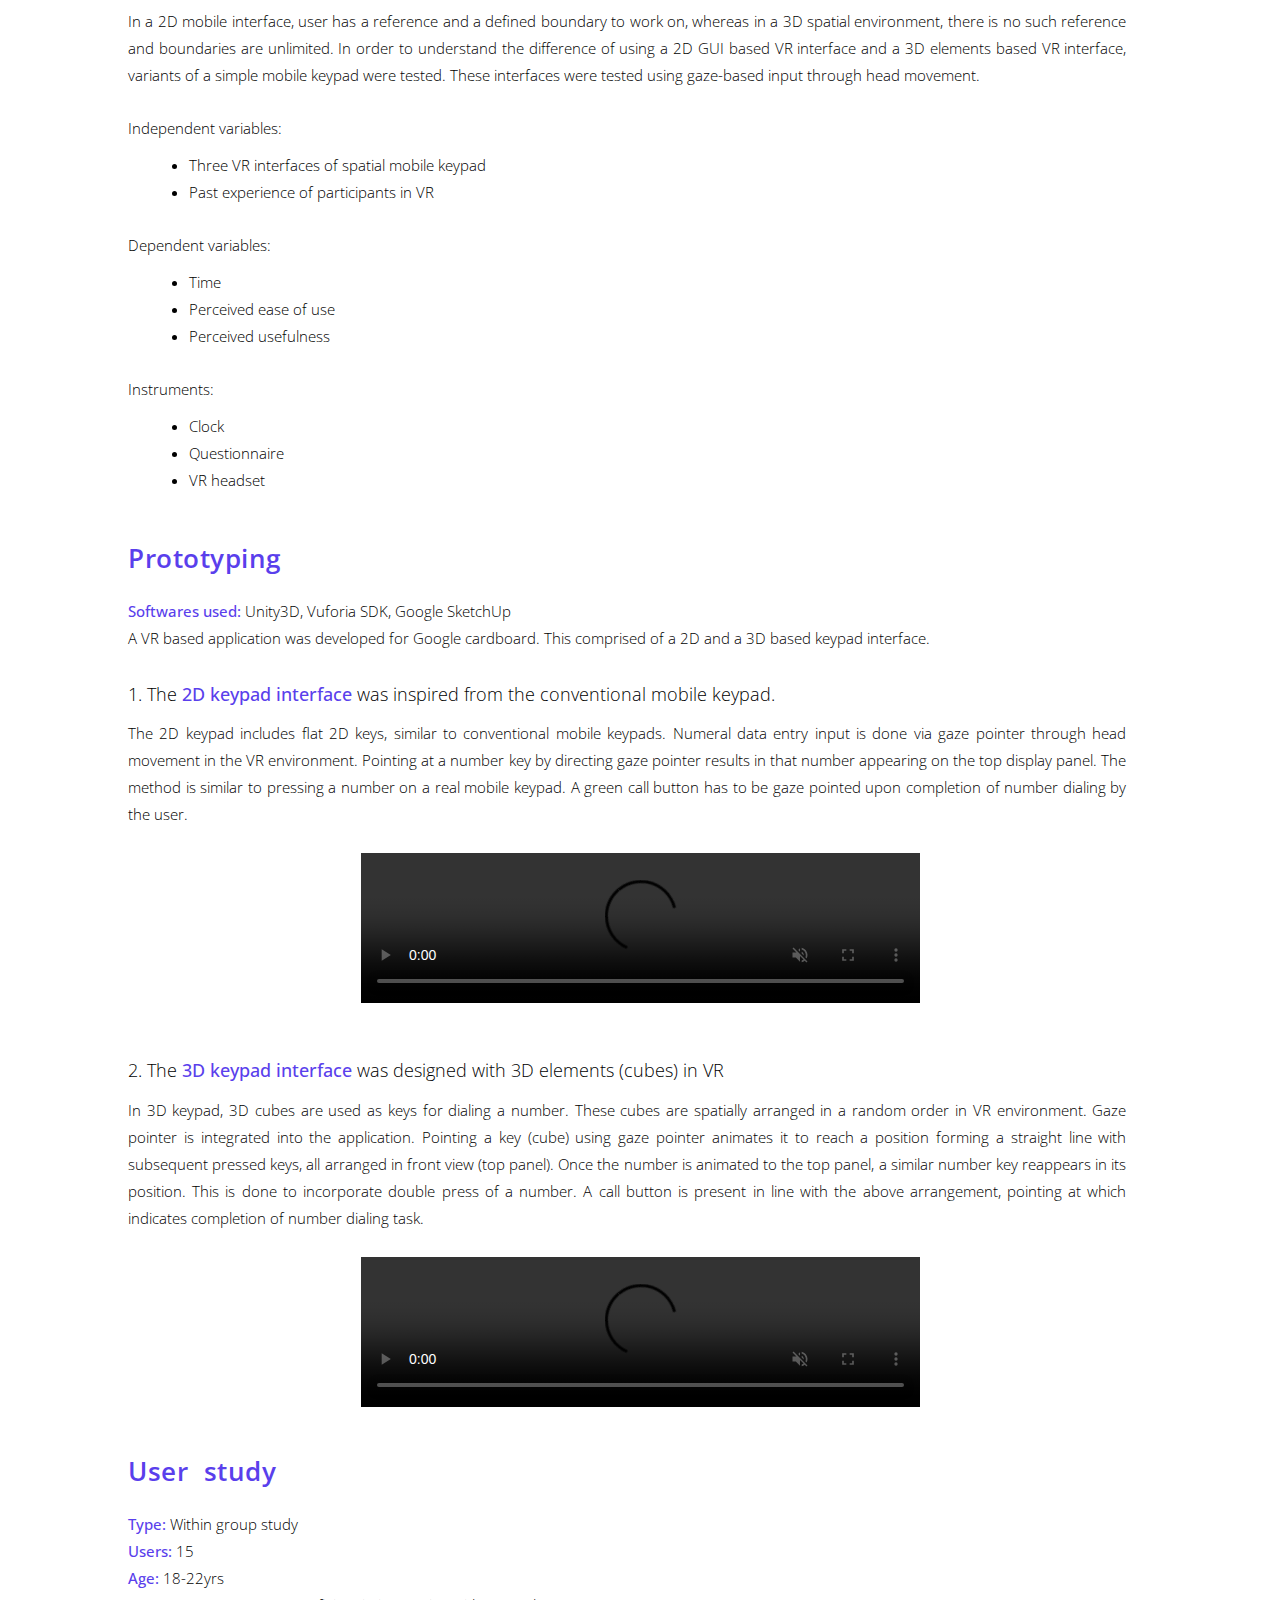
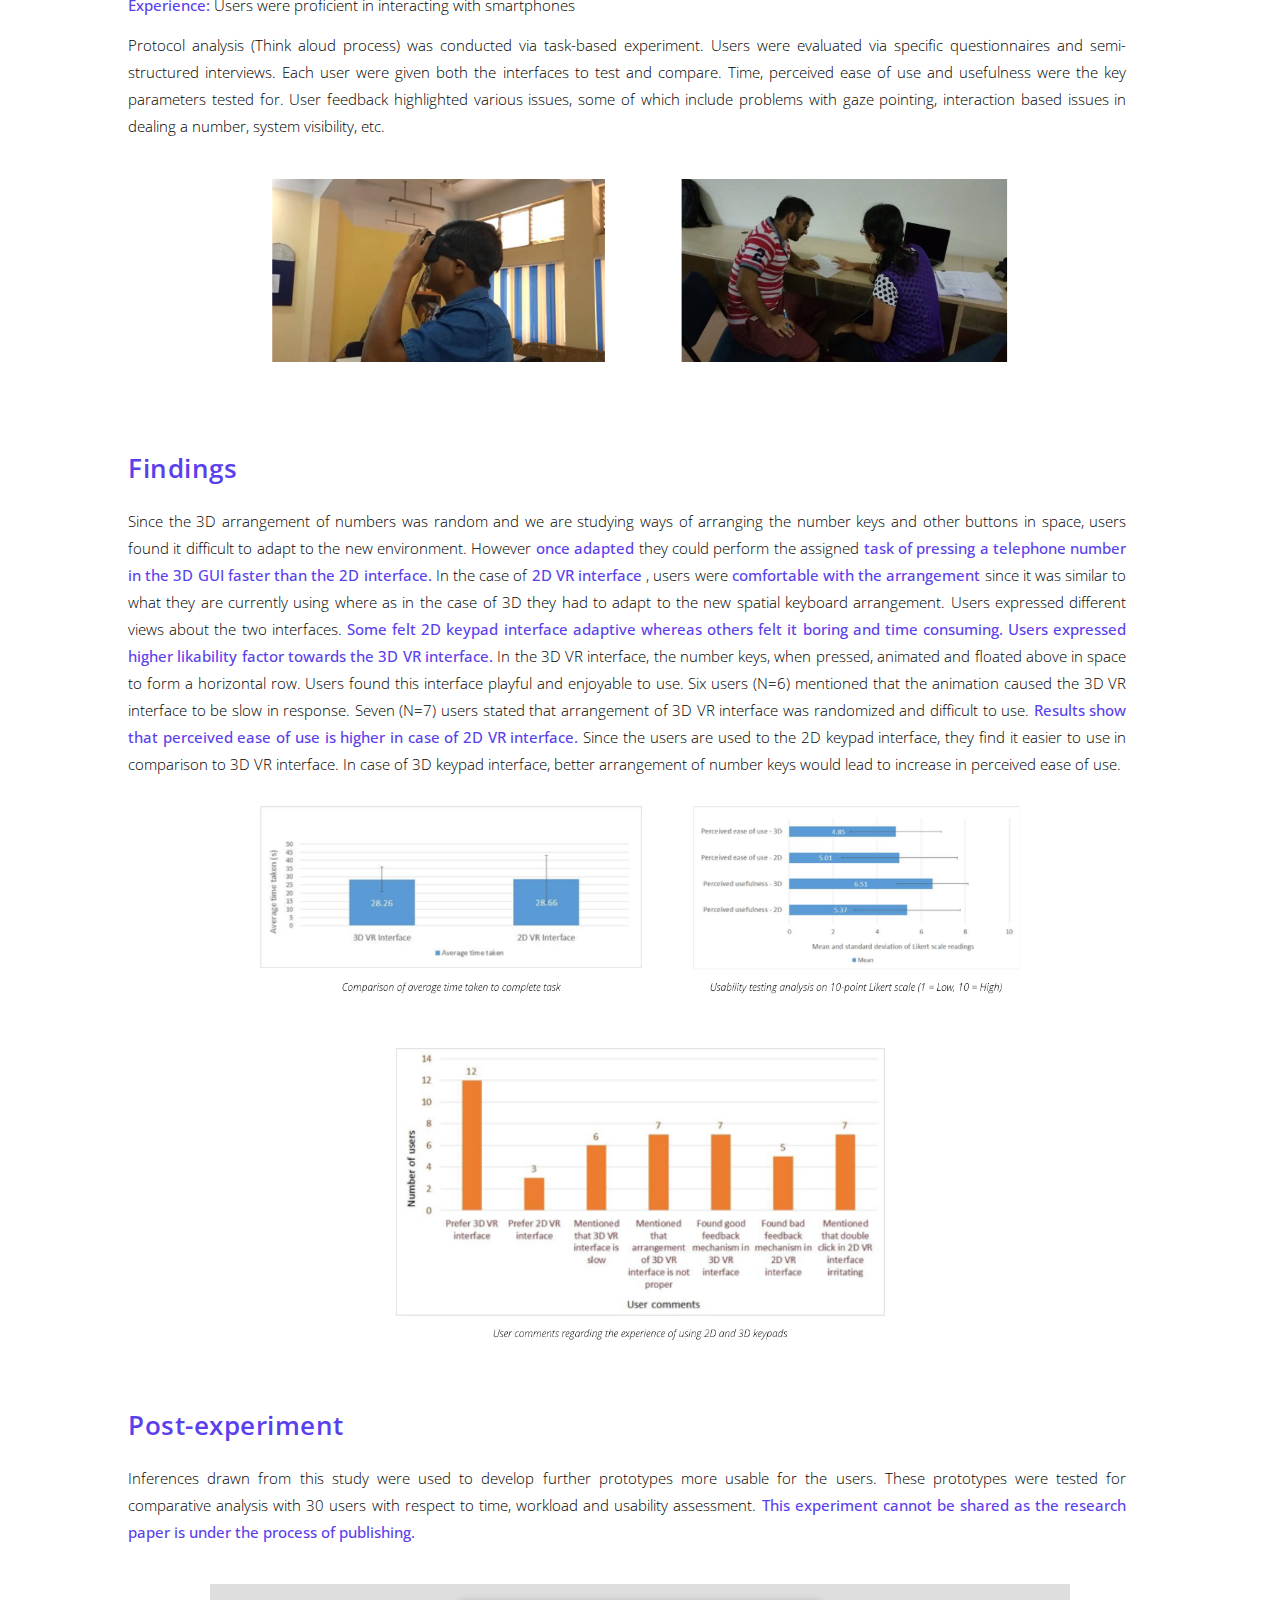
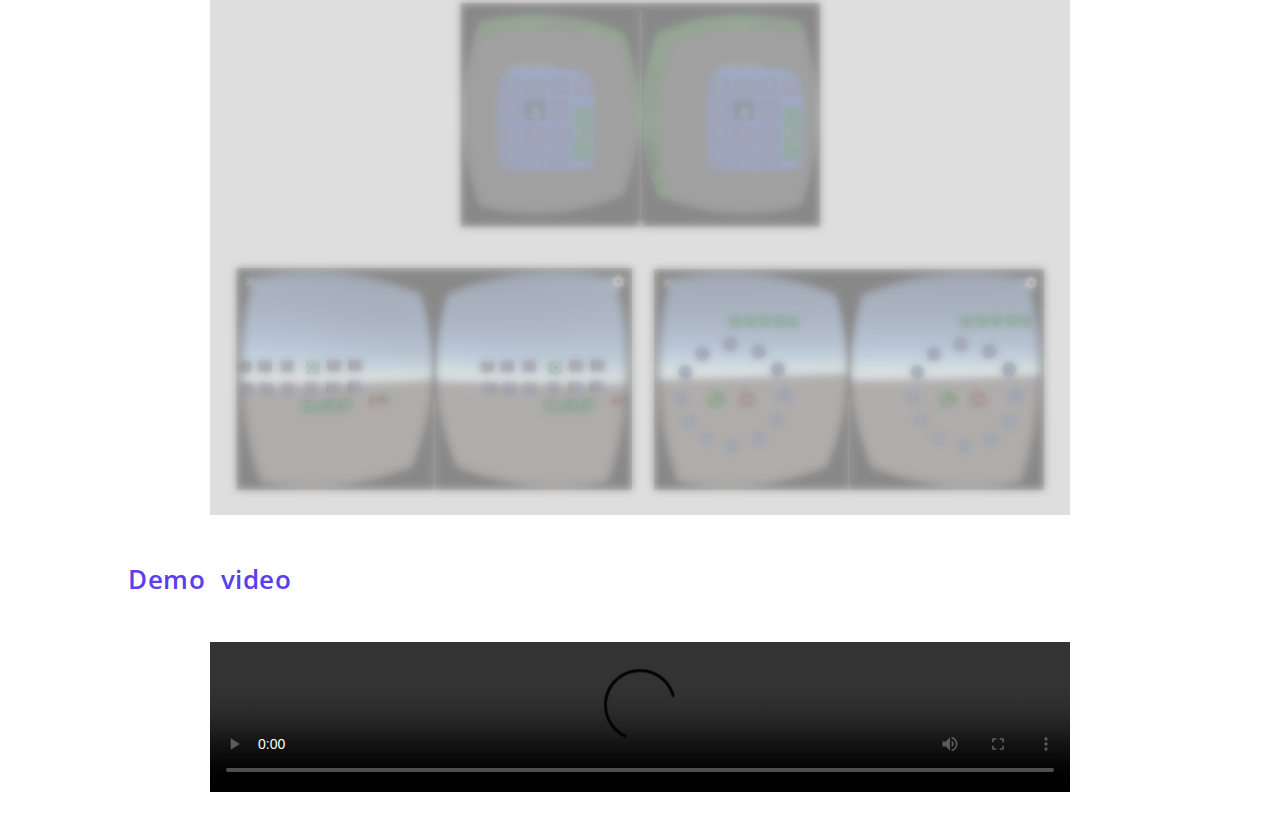
==== commit 871b223c: "sum" ====
--- a/Project-1.html
+++ b/Project-1.html
@@ -408,7 +408,7 @@
 
 
 <!-- heading - post-study-->
-<div class="project-heading" >
+<div class="project-heading-1" >
 <h1 style="margin-bottom: 3%;">
 
 Demo video</h1>
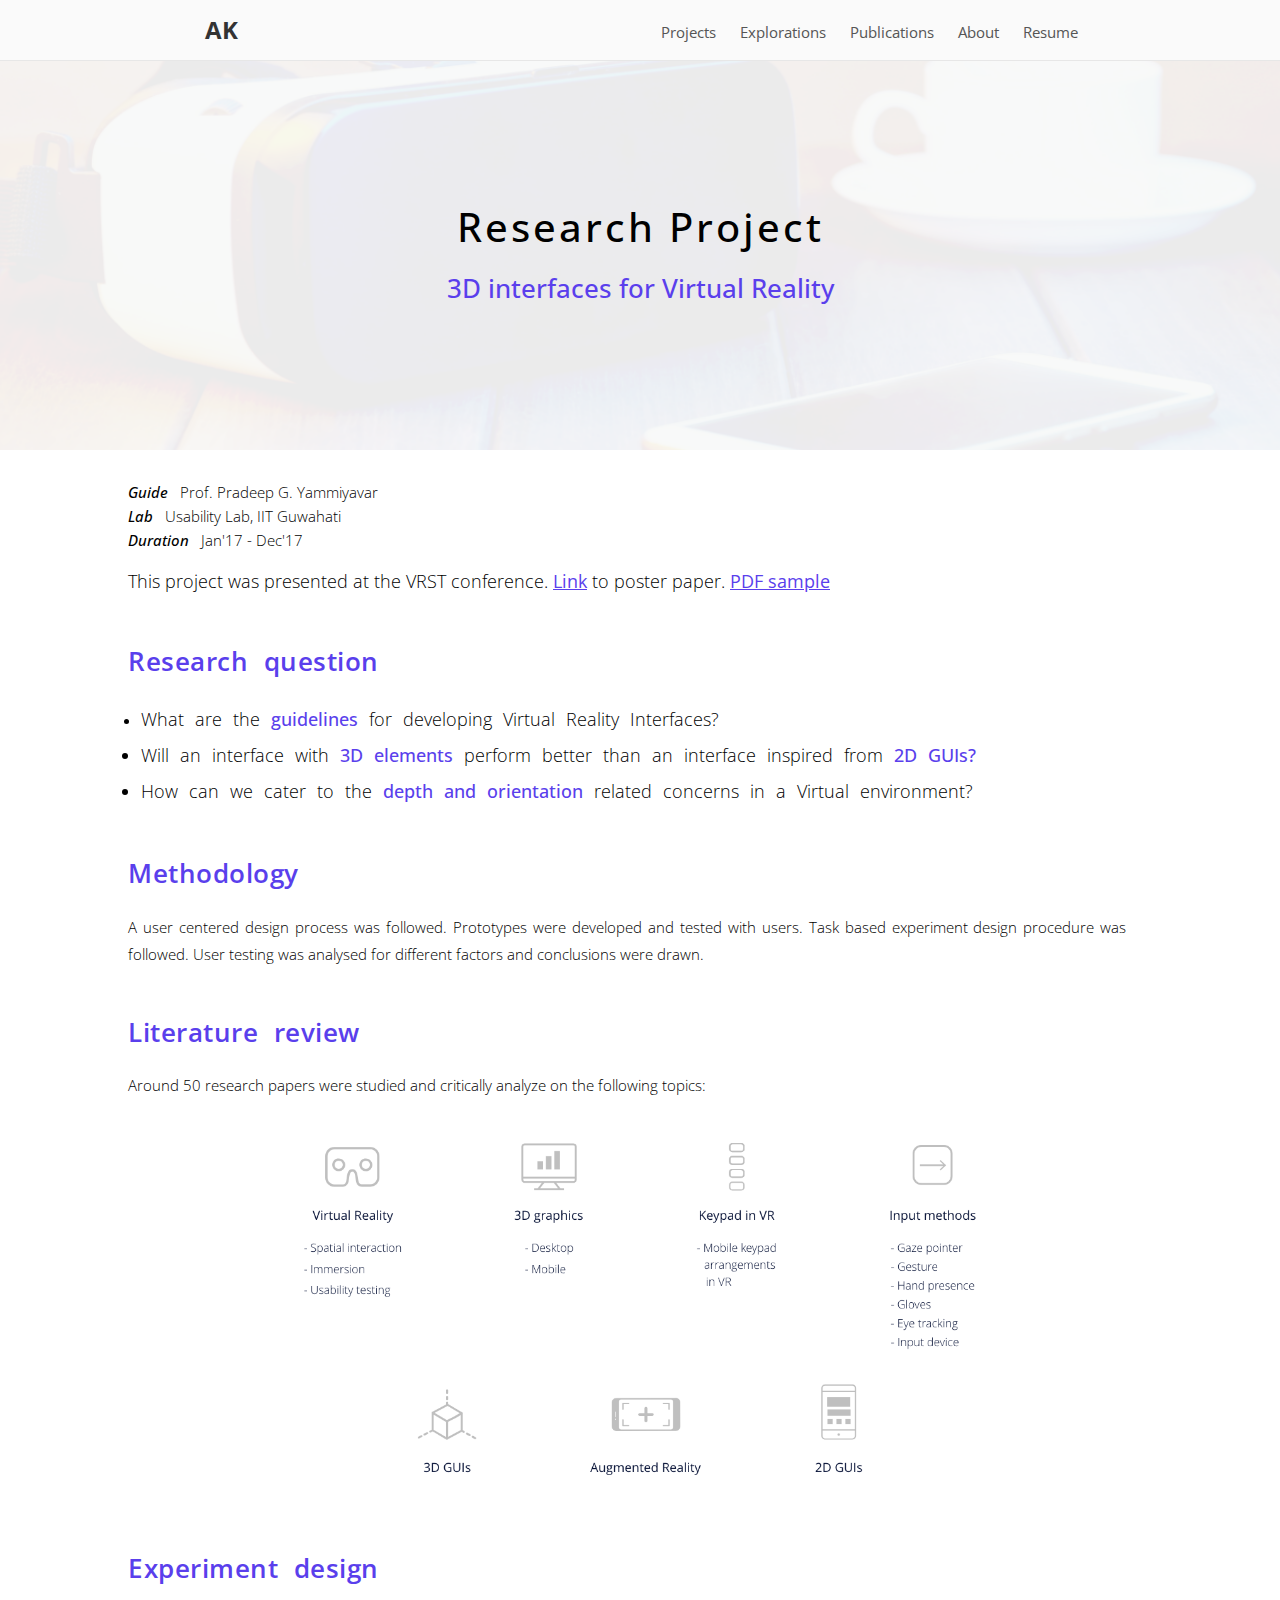
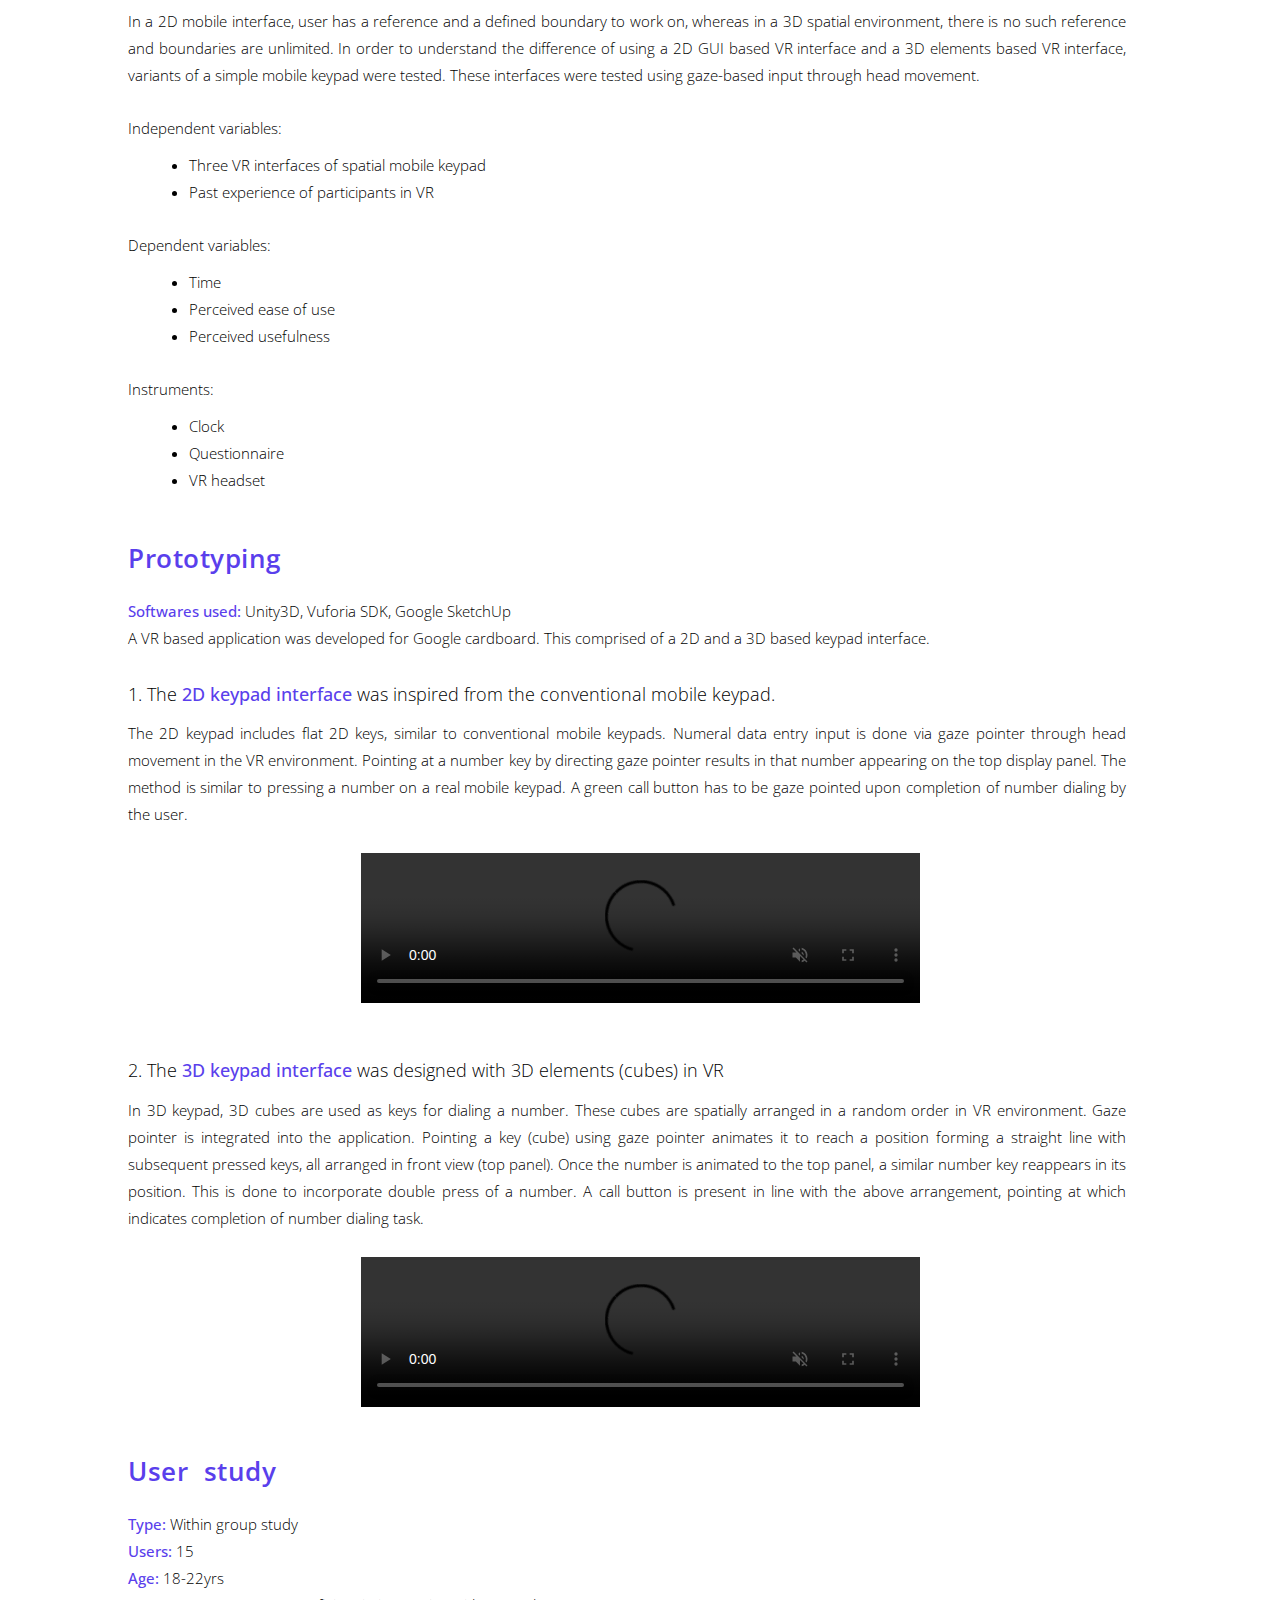
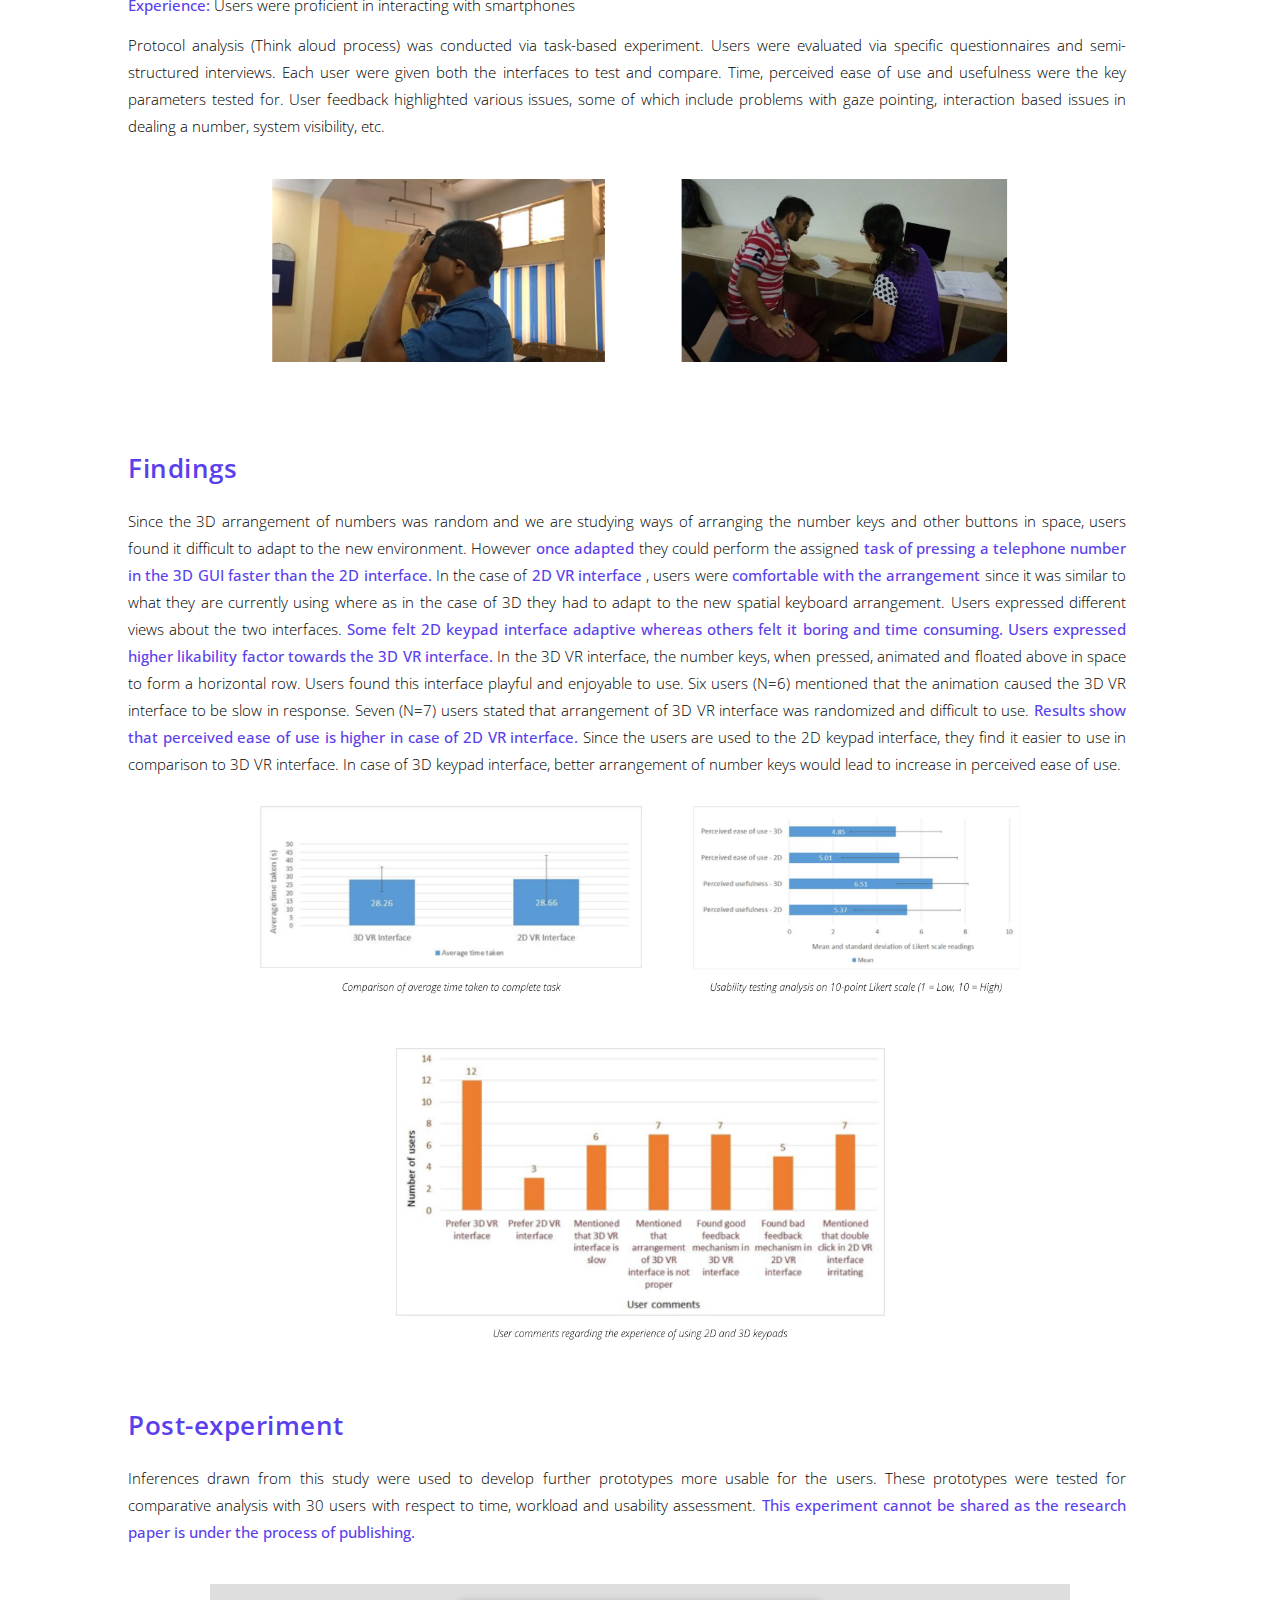
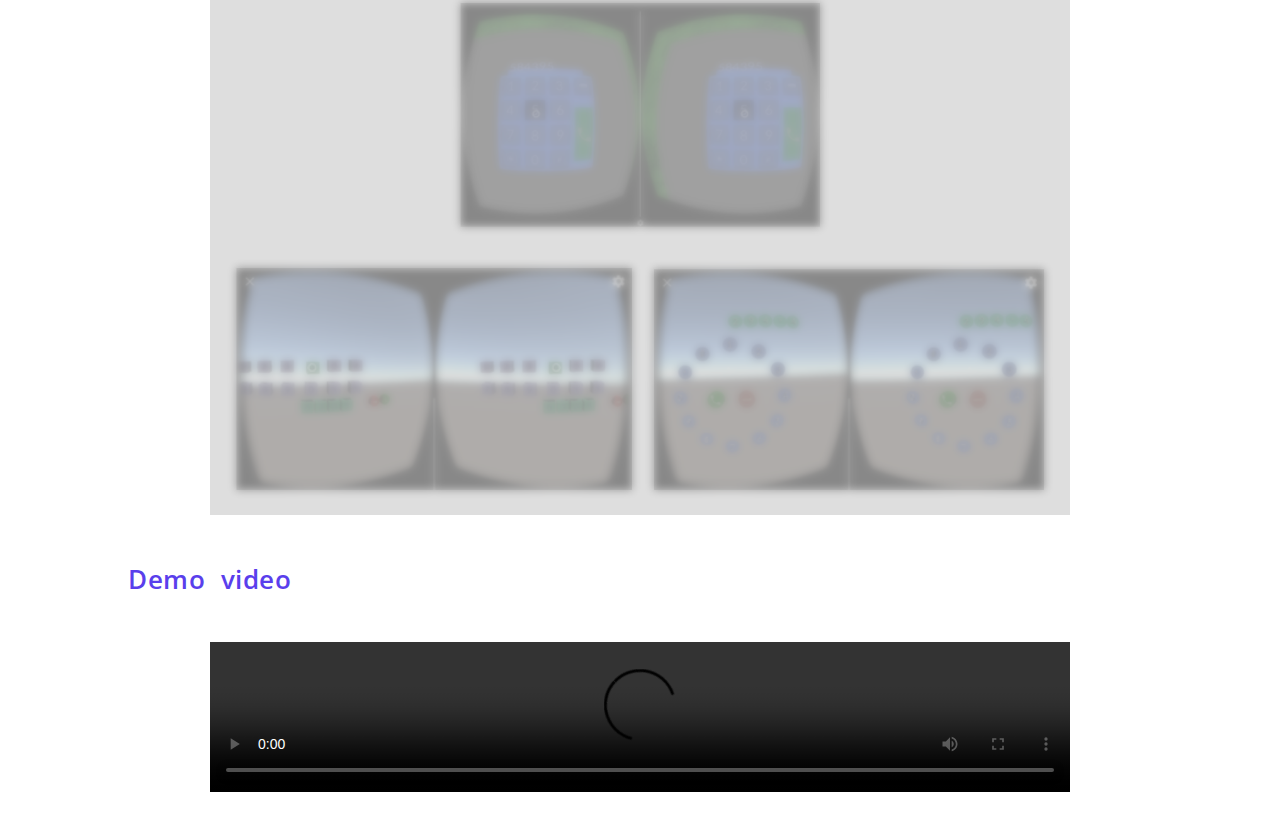
==== commit 4b84155e: "Update Project-1.html" ====
--- a/Project-1.html
+++ b/Project-1.html
@@ -57,7 +57,7 @@
         
         <li><a href="./index.html#publications" class="page-scroll">Publications</a></li>
         <li><a href="./index.html#about" class="page-scroll">About</a></li>
-        <li ><a href="Resume.pdf" target="_blank">Resume</a></li>
+        <li ><a href="Resume_2020.pdf" target="_blank">Resume</a></li>
       </ul>
     </div>
     <!-- /.navbar-collapse --> 
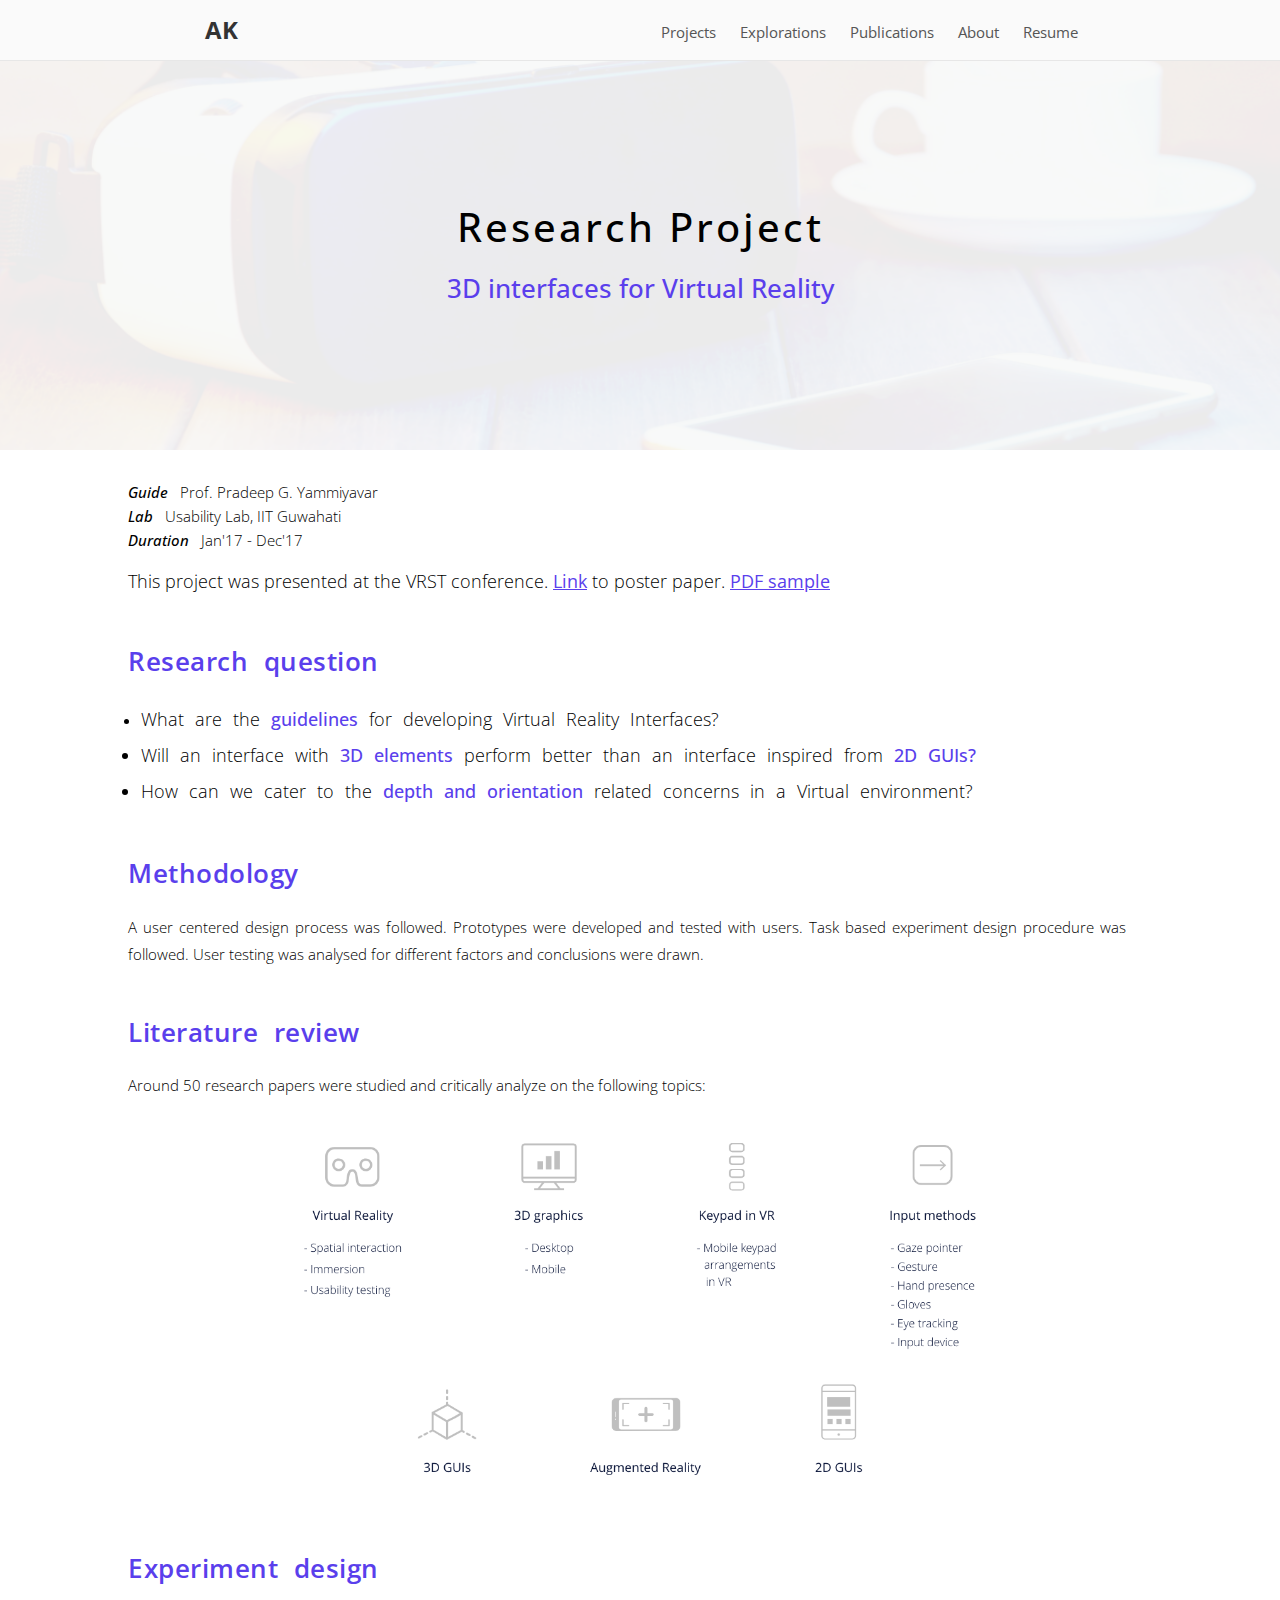
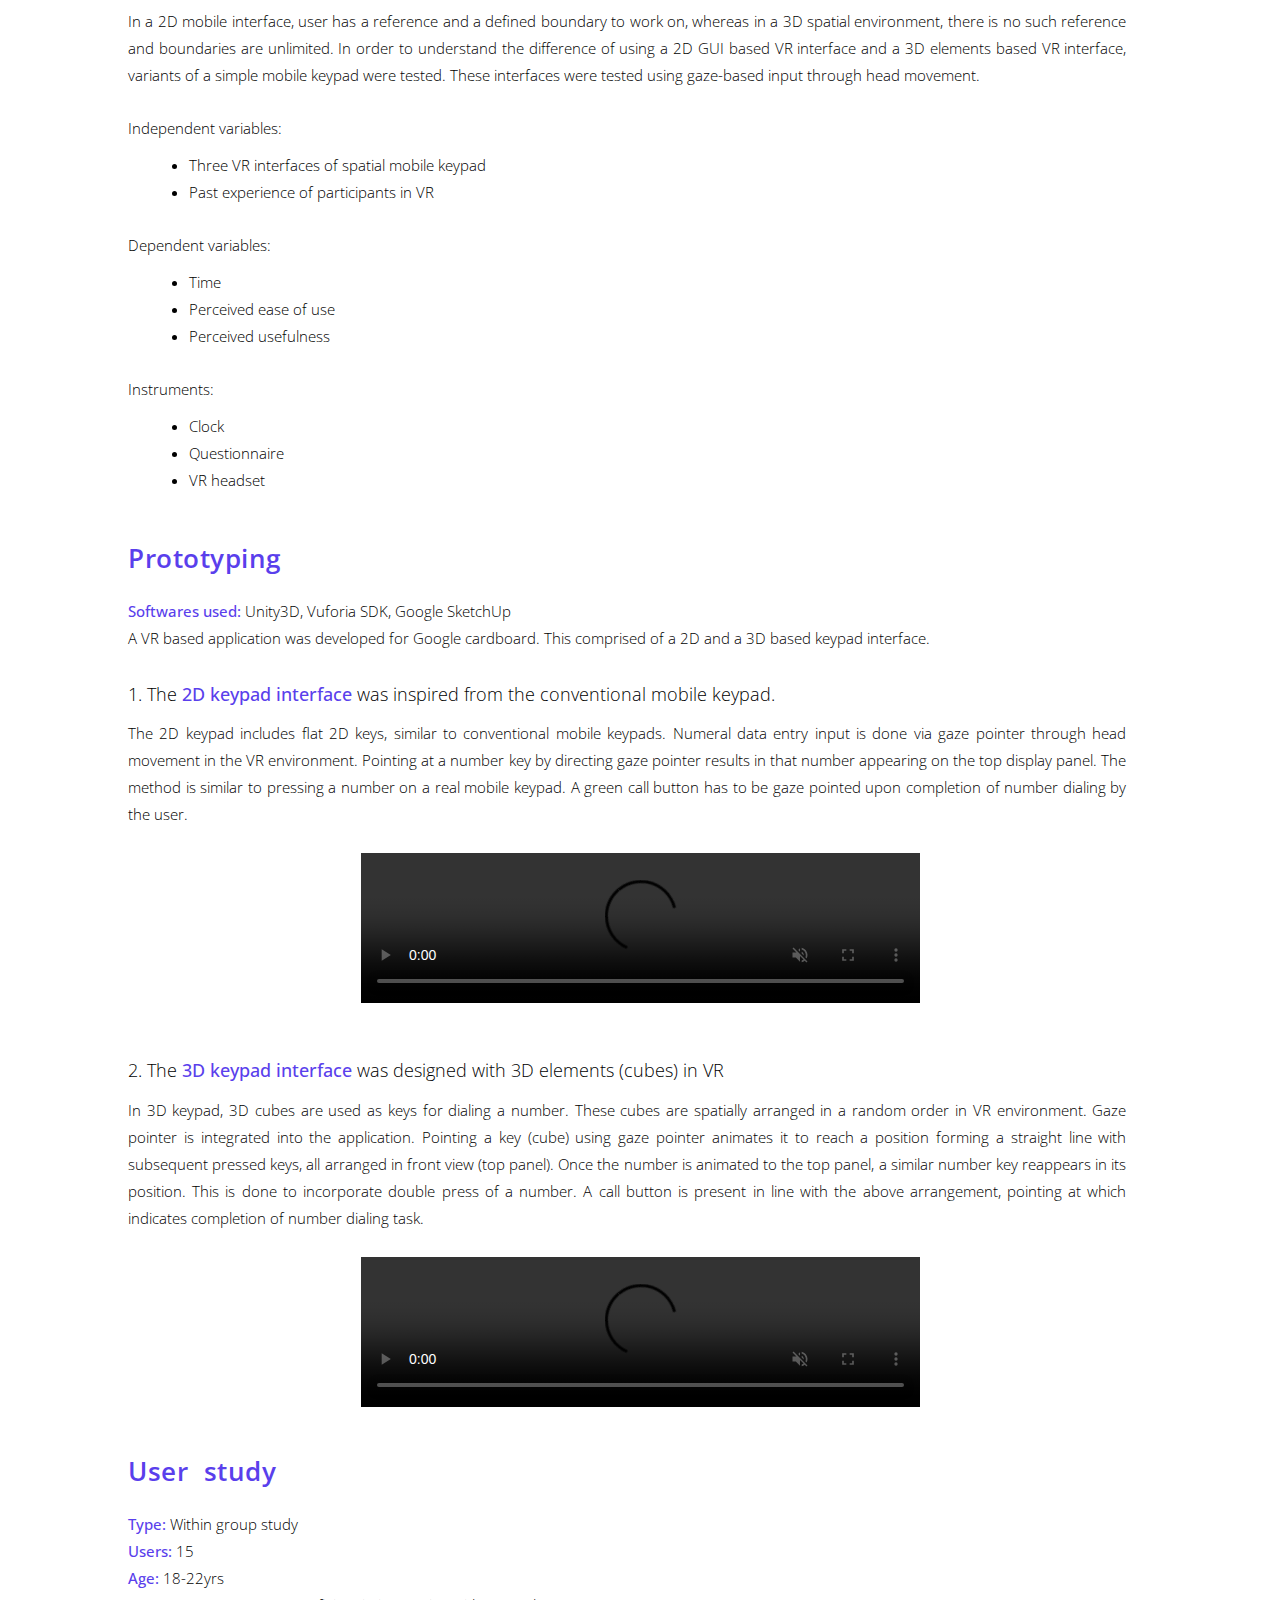
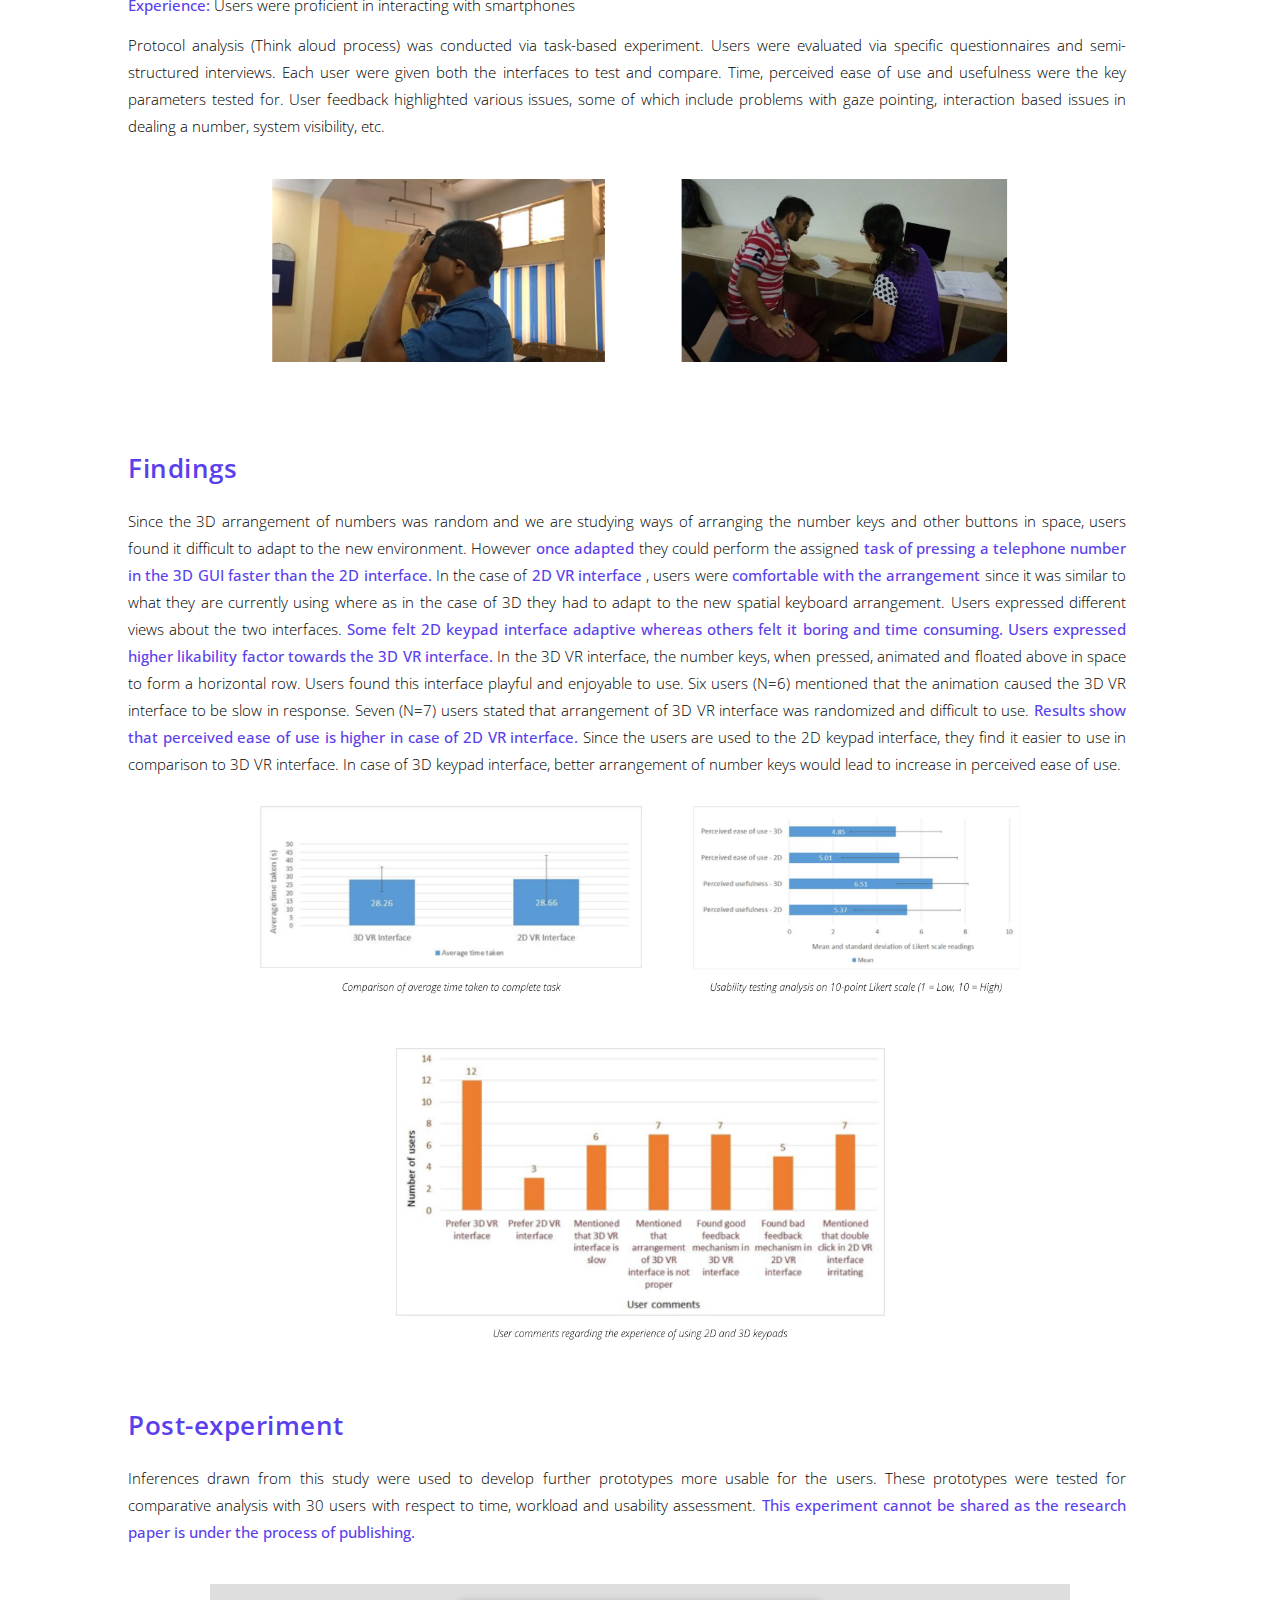
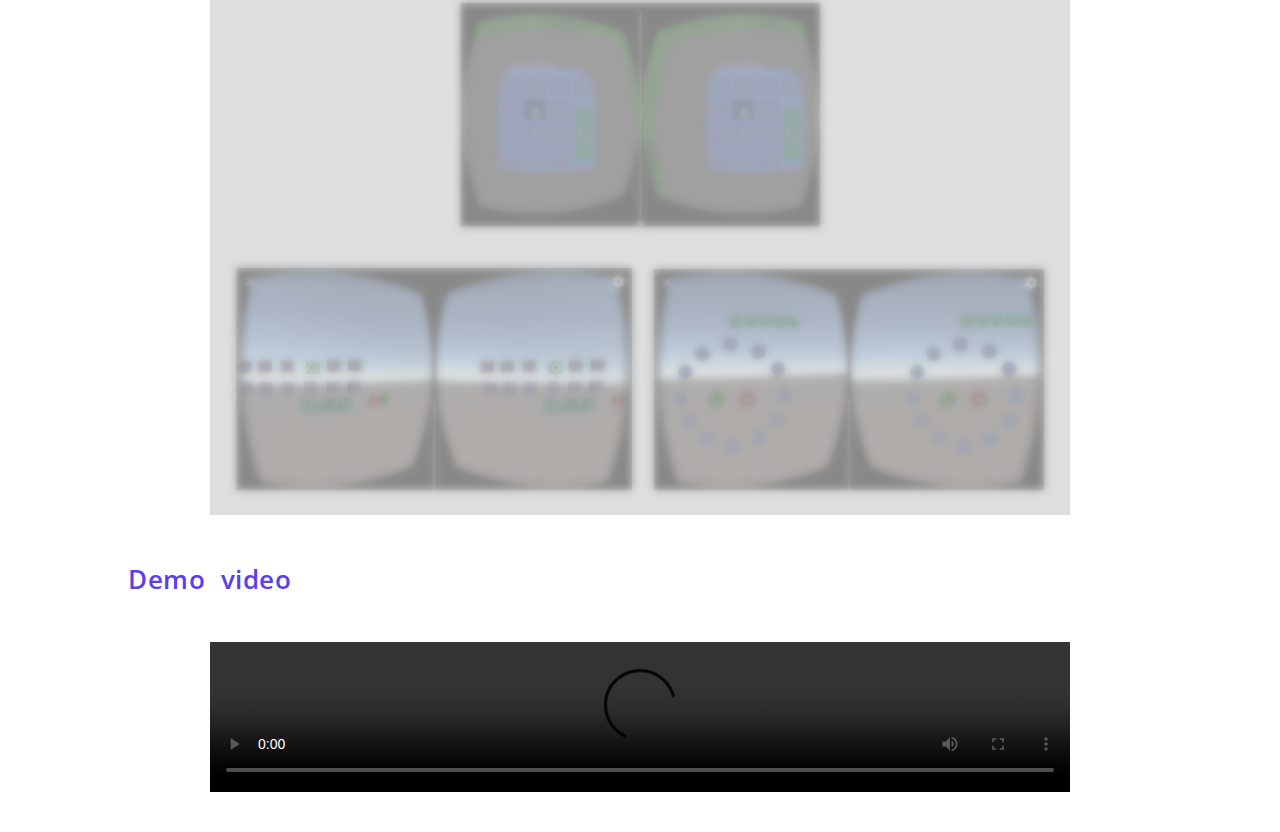
==== commit 5b567264: "resume name" ====
--- a/Project-1.html
+++ b/Project-1.html
@@ -57,7 +57,7 @@
         
         <li><a href="./index.html#publications" class="page-scroll">Publications</a></li>
         <li><a href="./index.html#about" class="page-scroll">About</a></li>
-        <li ><a href="Resume_2020.pdf" target="_blank">Resume</a></li>
+        <li ><a href="Akriti_Kaur_Resume.pdf" target="_blank">Resume</a></li>
       </ul>
     </div>
     <!-- /.navbar-collapse --> 
